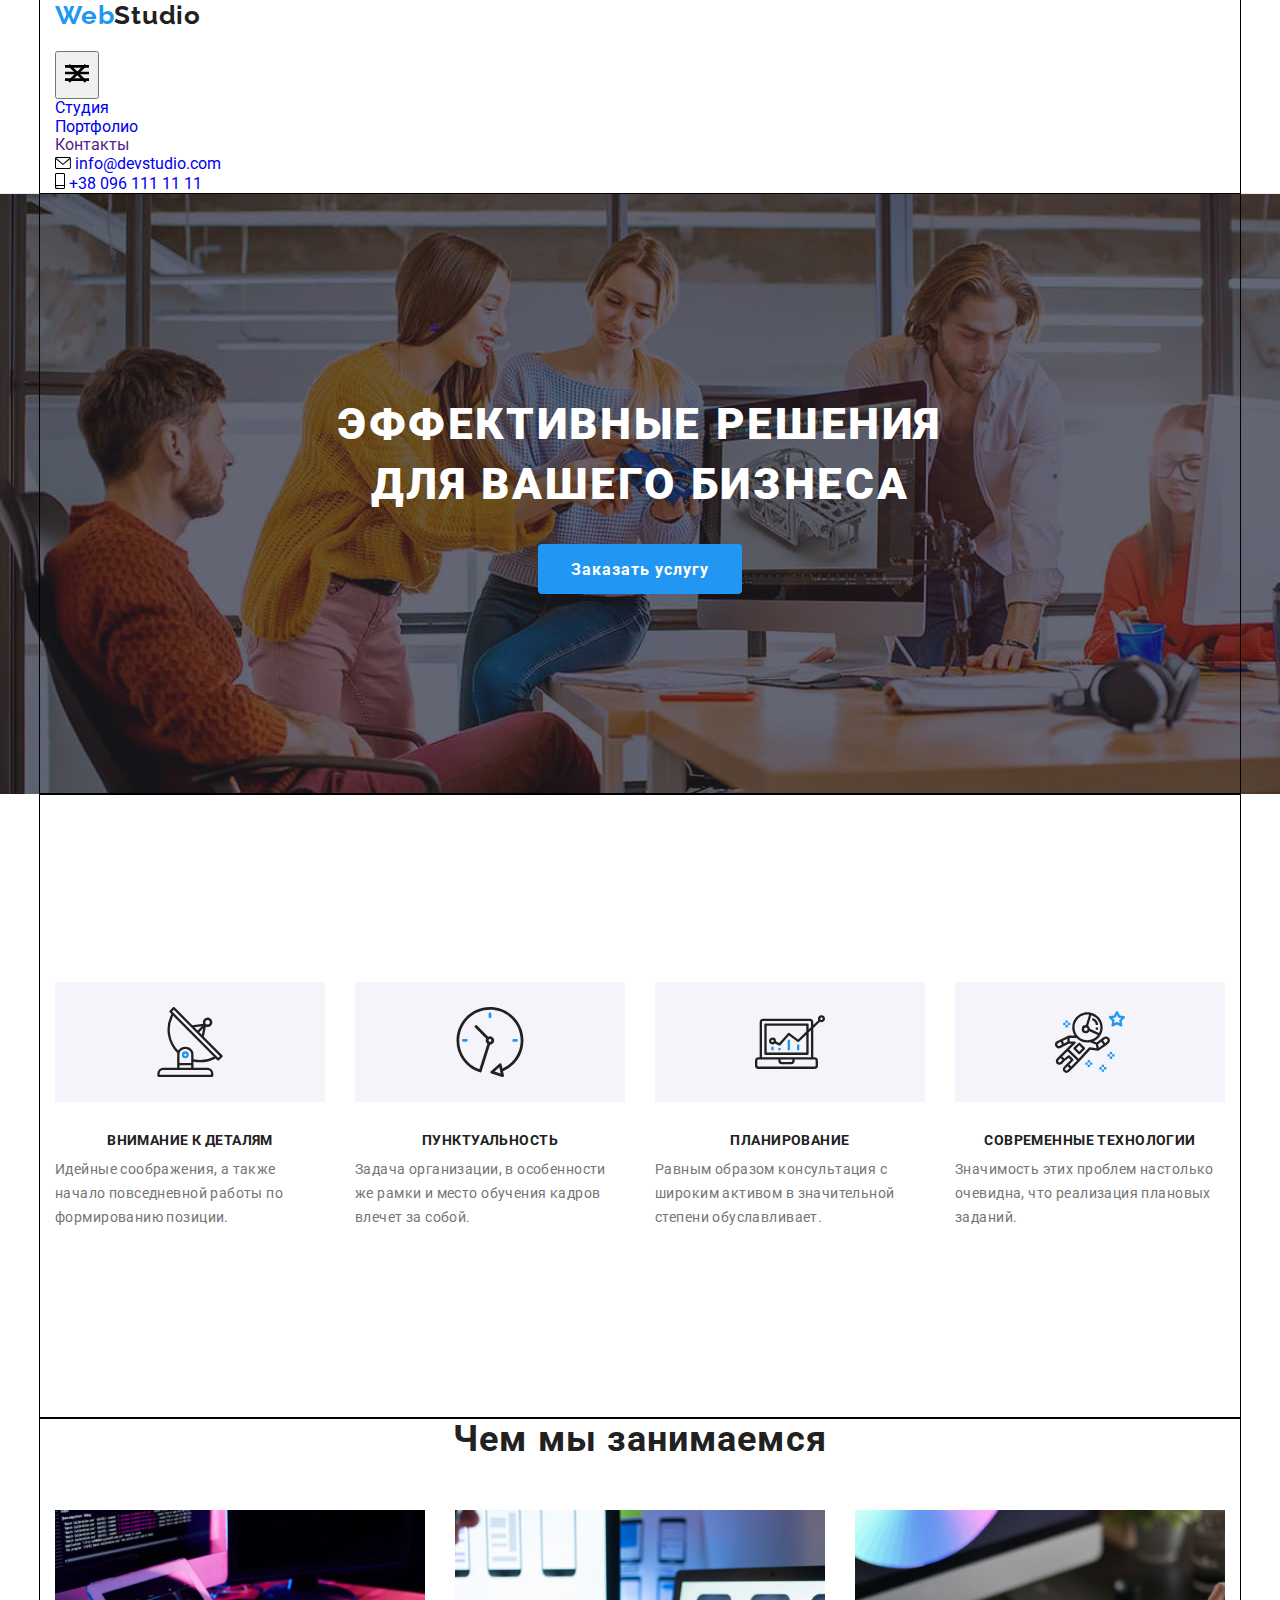
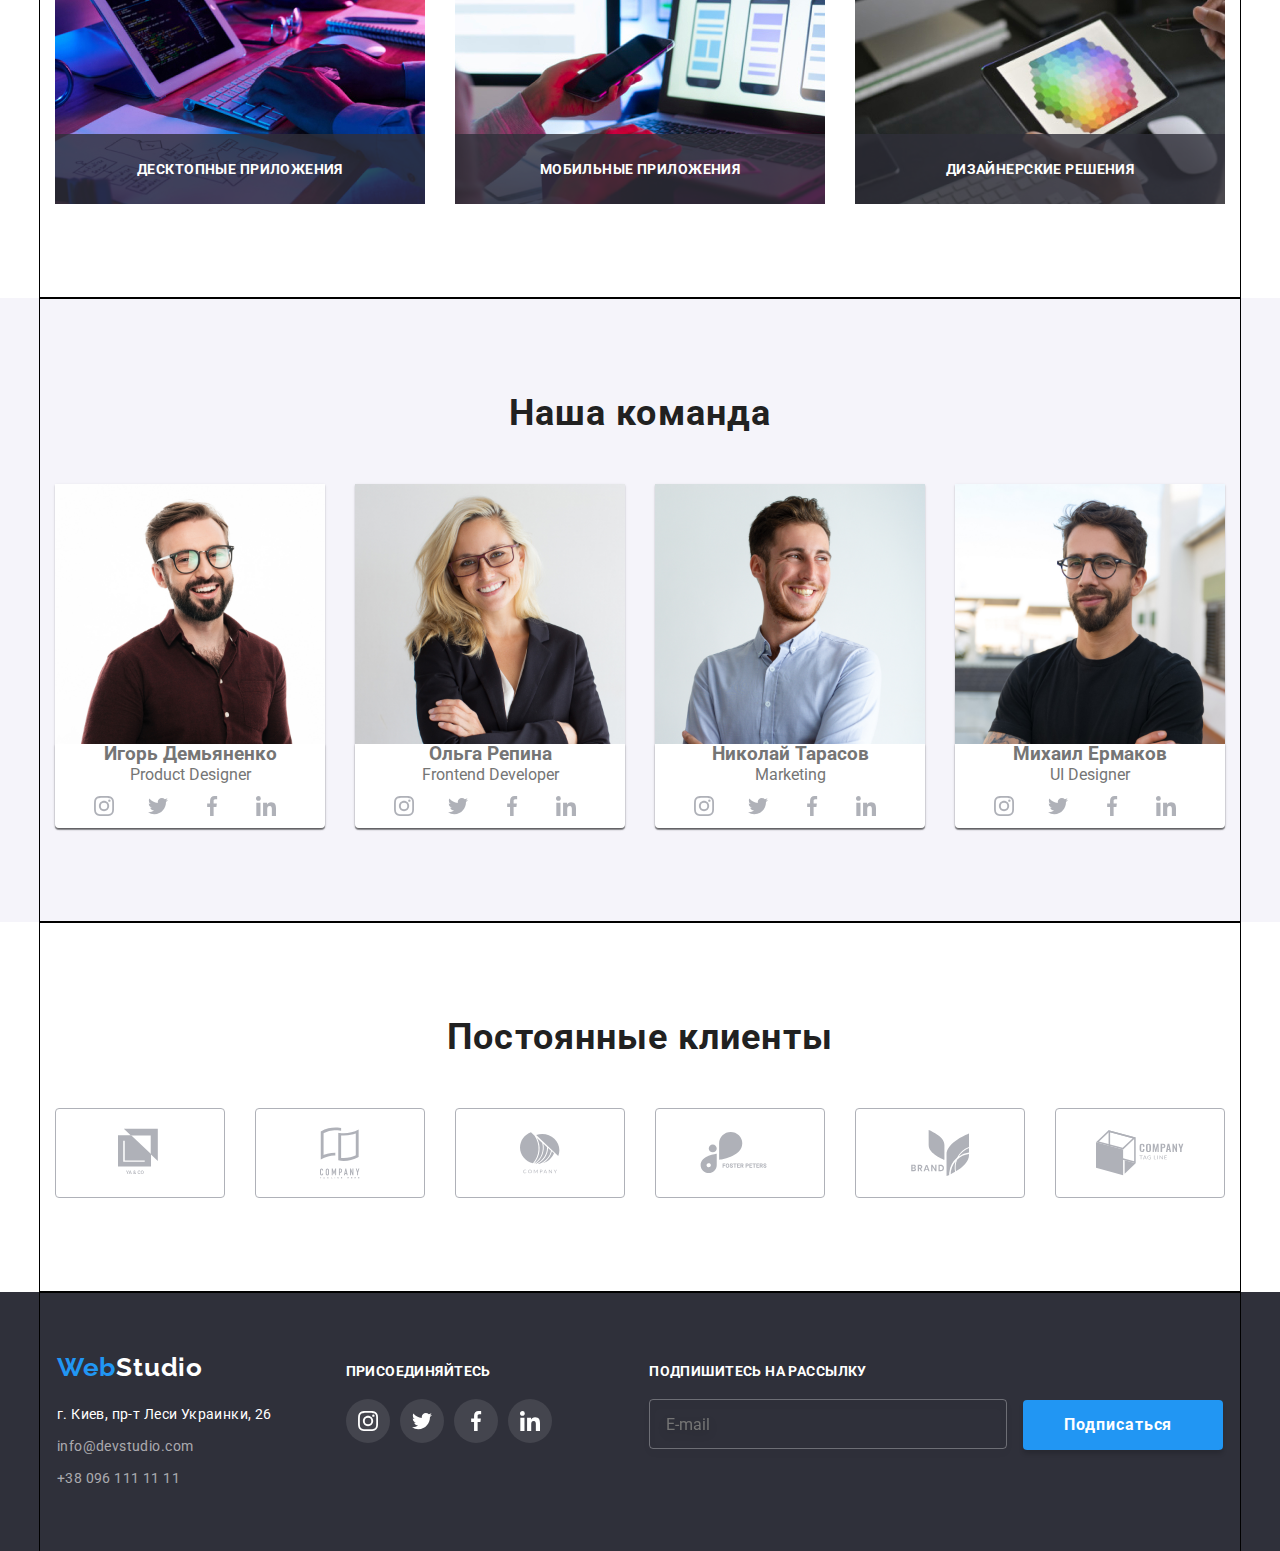
==== index.html @ 301cf2c7 "upd" ====
<!DOCTYPE html>
<html lang="ru">
  <head>
    <meta charset="UTF-8" />
    <meta name="viewport" content="width=device-width, initial-scale=1.0" />
    <title>Студия</title>
    <link
      rel="stylesheet"
      href="https://cdnjs.cloudflare.com/ajax/libs/modern-normalize/1.0.0/modern-normalize.css"
    />
    <link
      href="https://fonts.googleapis.com/css2?family=Raleway:wght@700&family=Roboto:wght@400;500;700;900&display=swap"
      rel="stylesheet"
    />
    <link rel="stylesheet" href="./css/main.min.css" />
  </head>

  <body>
    <!-- HEADER -->
    <header class="header">
      <div class="container">
        <nav class="navigation">
          <a
            class="logo link"
            href="./index.html"
            aria-label="логотип вэб студиа"
            lang="en"
          >
            <span class="logo-first">Web</span
            ><span class="logo-second">Studio</span>
          </a>
          
          <button 
          type="button" 
          class="menu-button" 
          aria-expanded="false" 
          aria-controls="menu-container" 
          data-menu-button>

            <svg width="40px" height="40px" aria-label="Мобильное меню">
              <use class="icon-close" href="./images/sprite.svg#close"></use>
              <use class="icon-menu" href="./images/sprite.svg#menu"></use>
            </svg>
          </button>
          
          <div class="menu-container" id="menu-container" data-menu>
            <ul class="navigation-list list">
              <li class="navigation-list-item">
                <a class="navigation-list-item-link link current-page" href="./index.html">Студия <div class="current-page"></div>
                  </a>
              </li>
              <li class="navigation-list-item">
                <a class="navigation-list-item-link link" href="./portfolio.html">Портфолио</a>
              </li>
              <li class="navigation-list-item">
                <a class="navigation-list-item-link link" href="">Контакты</a>
              </li>
            </ul>

            <address class="address">
              <ul class="address-list list">
                <li class="address-list-item">
                  <a class="header-mail-link link" href="mailto:info@devstudio.com">
                    <svg width="16px" height="12px" class="address-logo">
                      <use href="./images/sprite.svg#email"></use>
                    </svg>
                    info@devstudio.com
                  </a>
                </li>
                <li class="address-list-item">
                  <a class="header-tel-link link" href="tel:380961111111">
                    <svg width="10px" height="16px" class="address-logo">
                      <use href="./images/sprite.svg#smartphone"></use>
                    </svg>
                    +38 096 111 11 11
                  </a>
                </li>
              </ul>
            </address>
          </div>
        </nav>
      </div>
    </header>

    <!-- MAIN -->
    <main>
      <!-- HERO -->
      <section class="hero">
        <div class="container">
          <h1 class="hero-title">
            Эффективные решения <br />
            для вашего бизнеса
          </h1>
          <button class="hero-btn" type="button" data-modal-open>Заказать услугу</button>
        </div>
      </section>

      <!--FEATURES-->
    <section class="features">
        <div class="container">
          <h2 class="visually-hidden">Особенности</h2>
          <ul class="features-list list">
            <li class="features-list-item detail">
              <h3 class="features-title">Внимание к деталям</h3>
              <p class="features-description">
                Идейные соображения, а также начало повседневной работы по
                формированию позиции.
              </p>
            </li>
            <li class="features-list-item time">
              <h3 class="features-title">Пунктуальность</h3>
              <p class="features-description">
                Задача организации, в особенности же рамки и место обучения
                кадров влечет за собой.
              </p>
            </li>
            <li class="features-list-item plan">
              <h3 class="features-title">Планирование</h3>
              <p class="features-description">
                Равным образом консультация с широким активом в значительной
                степени обуславливает.
              </p>
            </li>
            <li class="features-list-item tech">
              <h3 class="features-title">Современные технологии</h3>
              <p class="features-description">
                Значимость этих проблем настолько очевидна, что реализация
                плановых заданий.
              </p>
            </li>
          </ul>
        </div>
      </section>

      <!-- ABOUT US -->
      <section class="about">
        <div class="container">
          <h2 class="title">Чем мы занимаемся</h2>
          <ul class="about-list list">
            <li class="about-list-item">
              <div class="about-thumb">
                <img
                  class="about-img"
                  src="./images/about-us/about-us-img1.jpg"
                  alt="Компьютер"
                  width="370"
                  height="294"
                />
                <p class="about-text">Десктопные приложения</p>
              </div>
            </li>
            <li class="about-list-item">
              <div class="about-thumb">
                <img
                  class="about-img"
                  src="./images/about-us/about-us-img2.jpg"
                  alt="Телефон"
                  width="370"
                  height="294"
                />
              <p class="about-text">Мобильные приложения</p>
              </div>
            </li>
            <li class="about-list-item">
              <div class="about-thumb">
                <img
                  class="about-img"
                  src="./images/about-us/about-us-img3.jpg"
                  alt="Планшет"
                  width="370"
                  height="294"
                />
              <p class="about-text">Дизайнерские решения</p>
              </div>
            </li>
          </ul>
        </div>
      </section>

      <!-- TEAM -->
      <section class="team">
        <div class="container">
          <h2 class="title">Наша команда</h2>
          <ul class="team-list list">
            <li class="team-list-item">
              <img
                class="team-list-img"
                src="./images/team/ihor-d.jpg"
                alt="Фото Игоря"
                width="270"
                height="260"
              />
              <div class="team-list-content">
                <h3 class="team-list-name">Игорь Демьяненко</h3>
                <p class="team-list-position" lang="en">Product Designer</p>
                <ul class="team-social-list list">
                  <li class="team-social-list-item">
                    <a class="team-social-list-item-link link" href="">
                      <svg width="20px" height="20px" class="social-link">
                        <use href="./images/sprite.svg#instagram"></use>
                      </svg>
                    </a>
                  </li>
                  <li class="team-social-list-item">
                    <a class="team-social-list-item-link link" href="">
                      <svg width="20px" height="20px" class="social-link">
                        <use href="./images/sprite.svg#twitter"></use>
                      </svg>
                    </a>
                  </li>
                  <li class="team-social-list-item">
                    <a class="team-social-list-item-link link" href="">
                      <svg width="20px" height="20px" class="social-link">
                        <use href="./images/sprite.svg#facebook"></use>
                      </svg>
                    </a>
                  </li>
                  <li class="team-social-list-item">
                    <a class="team-social-list-item-link link" href="">
                      <svg width="20px" height="20px" class="social-link">
                        <use href="./images/sprite.svg#linkedin"></use>
                      </svg>
                    </a>
                  </li>
                </ul>
              </div>
            </li>
            <li class="team-list-item">
              <img
                class="team-list-img"
                src="./images/team/olha-r.jpg"
                alt="Фото Ольги"
                width="270"
                height="260"
              />
              <div class="team-list-content">
                <h3 class="team-list-name">Ольга Репина</h3>
                <p class="team-list-position" lang="en">Frontend Developer</p>
                <ul class="team-social-list list">
                  <li class="team-social-list-item">
                    <a class="team-social-list-item-link link" href="">
                      <svg width="20px" height="20px" class="social-link">
                        <use href="./images/sprite.svg#instagram"></use>
                      </svg>
                    </a>
                  </li>
                  <li class="team-social-list-item">
                    <a class="team-social-list-item-link link" href="">
                      <svg width="20px" height="20px" class="social-link">
                        <use href="./images/sprite.svg#twitter"></use>
                      </svg>
                    </a>
                  </li>
                  <li class="team-social-list-item">
                    <a class="team-social-list-item-link link" href="">
                      <svg width="20px" height="20px" class="social-link">
                        <use href="./images/sprite.svg#facebook"></use>
                      </svg>
                    </a>
                  </li>
                  <li class="team-social-list-item">
                    <a class="team-social-list-item-link link" href="">
                      <svg width="20px" height="20px" class="social-link">
                        <use href="./images/sprite.svg#linkedin"></use>
                      </svg>
                    </a>
                  </li>
                </ul>
              </div>
            </li>
            <li class="team-list-item">
              <img
                class="team-list-img"
                src="./images/team/nikolay-t.jpg"
                alt="Фото Николая"
                width="270"
                height="260"
              />
              <div class="team-list-content">
                <h3 class="team-list-name">Николай Тарасов</h3>
                <p class="team-list-position" lang="en">Marketing</p>
                <ul class="team-social-list list">
                  <li class="team-social-list-item">
                    <a class="team-social-list-item-link link" href="">
                      <svg width="20px" height="20px" class="social-link">
                        <use href="./images/sprite.svg#instagram"></use>
                      </svg>
                    </a>
                  </li>
                  <li class="team-social-list-item">
                    <a class="team-social-list-item-link link" href="">
                      <svg width="20px" height="20px" class="social-link">
                        <use href="./images/sprite.svg#twitter"></use>
                      </svg>
                    </a>
                  </li>
                  <li class="team-social-list-item">
                    <a class="team-social-list-item-link link" href="">
                      <svg width="20px" height="20px" class="social-link">
                        <use href="./images/sprite.svg#facebook"></use>
                      </svg>
                    </a>
                  </li>
                  <li class="team-social-list-item">
                    <a class="team-social-list-item-link link" href="">
                      <svg width="20px" height="20px" class="social-link">
                        <use href="./images/sprite.svg#linkedin"></use>
                      </svg>
                    </a>
                  </li>
                </ul>
              </div>
            </li>
            <li class="team-list-item">
              <img
                class="team-list-img"
                src="./images/team/michail-e.jpg"
                alt="Фото Михаила"
                width="270"
                height="260"
              />
              <div class="team-list-content">
                <h3 class="team-list-name">Михаил Ермаков</h3>
                <p class="team-list-position" lang="en">UI Designer</p>
                <ul class="team-social-list list">
                  <li class="team-social-list-item">
                    <a class="team-social-list-item-link link" href="">
                      <svg width="20px" height="20px" class="social-link">
                        <use href="./images/sprite.svg#instagram"></use>
                      </svg>
                    </a>
                  </li>
                  <li class="team-social-list-item">
                    <a class="team-social-list-item-link link" href="">
                      <svg width="20px" height="20px" class="social-link">
                        <use href="./images/sprite.svg#twitter"></use>
                      </svg>
                    </a>
                  </li>
                  <li class="team-social-list-item">
                    <a class="team-social-list-item-link link" href="">
                      <svg width="20px" height="20px" class="social-link">
                        <use href="./images/sprite.svg#facebook"></use>
                      </svg>
                    </a>
                  </li>
                  <li class="team-social-list-item">
                    <a class="team-social-list-item-link link" href="">
                      <svg width="20px" height="20px" class="social-link">
                        <use href="./images/sprite.svg#linkedin"></use>
                      </svg>
                    </a>
                  </li>
                </ul>
              </div>
            </li>
          </ul>
        </div>
      </section>

      <!---CLIENT-->
      <section class="client">
        <div class="container">
          <h2 class="title">Постоянные клиенты</h2>
          <ul class="client-list list">
            <li class="client-list-item">
              <a class="client-list-item-link link" href="">
                <svg width="44px" height="50px" class="client-logo">
                  <use href="./images/sprite.svg#logo1"></use>
                </svg>
              </a>
            </li>
            <li class="client-list-item">
              <a class="client-list-item-link link" href="">
                <svg width="40px" height="52px" class="client-logo">
                  <use href="./images/sprite.svg#logo2"></use>
                </svg>
              </a>
            </li>
            <li class="client-list-item">
              <a class="client-list-item-link link" href="">
                <svg width="40px" height="42px" class="client-logo">
                  <use href="./images/sprite.svg#logo3"></use>
                </svg>
              </a>
            </li>
            <li class="client-list-item">
              <a class="client-list-item-link link" href="">
                <svg width="80px" height="42px" class="client-logo">
                  <use href="./images/sprite.svg#logo4"></use>
                </svg>
              </a>
            </li>
            <li class="client-list-item">
              <a class="client-list-item-link link" href="">
                <svg width="60px" height="46px" class="client-logo">
                  <use href="./images/sprite.svg#logo5"></use>
                </svg>
              </a>
            </li>
            <li class="client-list-item">
              <a class="client-list-item-link link" href="">
                <svg width="88px" height="46px" class="client-logo">
                  <use href="./images/sprite.svg#logo6"></use>
                </svg>
              </a>
            </li>
          </ul>
        </div>
      </section>
    </main>

    <!-- FOOTER -->
    <footer class="footer">
      <div class="container">
        <div class="footer__container">
          <div class="footer-address">
            <a
              class="logo link"
              href="./index.html"
              aria-label="логотип вэб студиа"
              lang="en"
            >
              <span class="logo-first">Web</span
              ><span class="logo-foot-second">Studio</span>
            </a>
            <address class="address">
              <ul class="address-list-footer list">
                <li class="adress-list-item">
                  <a
                    class="address-list-link link"
                    target="_blank"
                    href="https://goo.gl/maps/9VeZTKKHiptrLCxo6"
                    >г. Киев, пр-т Леси Украинки, 26</a
                  >
                </li>
                <li class="adress-list-item">
                  <a
                    class="footer-mail-link link"
                    href="mailto:info@devstudio.com"
                    >info@devstudio.com</a
                  >
                </li>
                <li class="adress-list-item">
                  <a class="footer-tel-link link" href="tel:380961111111"
                    >+38 096 111 11 11</a
                  >
                </li>
              </ul>
            </address>
          </div>
          <div class="footer-social">
            <p class="footer-text-item">Присоединяйтесь</p>
            <ul class="footer-social-list list">
              <li class="footer-social-list-item">
                <a class="footer-social-list-item-link link" href="">
                  <svg width="20px" height="20px" class="social-link">
                    <use href="./images/sprite.svg#instagram"></use>
                  </svg>
                </a>
              </li>
              <li class="footer-social-list-item">
                <a class="footer-social-list-item-link link" href="">
                  <svg width="20px" height="20px" class="social-link">
                    <use href="./images/sprite.svg#twitter"></use>
                  </svg>
                </a>
              </li>
              <li class="footer-social-list-item">
                <a class="footer-social-list-item-link link" href="">
                  <svg width="20px" height="20px" class="social-link">
                    <use href="./images/sprite.svg#facebook"></use>
                  </svg>
                </a>
              </li>
              <li class="footer-social-list-item">
                <a class="footer-social-list-item-link link" href="">
                  <svg width="20px" height="20px" class="social-link">
                    <use href="./images/sprite.svg#linkedin"></use>
                  </svg>
                </a>
              </li>
            </ul>
          </div>
          
          <div class="footer-subscribe">
            <form action="#" class="footer-form">
              <label for="footer-form__input" class="footer-text-item">Подпишитесь на рассылку</label>
              <input type="email" name="email" class="footer-form__input" id="footer-form__input" placeholder="E-mail" required>
              <button type="submit" class="footer-form__submit send">Подписаться</button>
            </form>
          </div>
        </div>
      </div>
    </footer>

    <!-- MODAL -->
    <!--<div class="backdrop is-hidden" data-modal>
      <div class="modal">
        <button type="button" class="close-btn" data-modal-close> <svg class="cls-btn" width="18px" height="18px">
          <use href="./images/sprite.svg#close-btn"></use>
        </svg>
        </button>
          <h2 class="contact-form__title">Оставьте свои данные, мы вам перезвоним</h2>
          <form action="#" method="GET" class="contact-form">
            <label class="contact-form-field">
              Имя
              <span class="contact-form-field-wrapper">
                <input type="text" name="name" class="contact-form__input" id="user-name">
                <svg width="18px" height="18px" class="contact-form-icon">
                  <use href="./images/sprite.svg#user-icon"></use>
                </svg>
              </span>
            </label>
            <label class="contact-form-field">
              Телефон
              <span class="contact-form-field-wrapper">
                <input type="tel" name="phone" class="contact-form__input" id="user-phone">
                <svg width="18px" height="18px" class="contact-form-icon">
                  <use href="./images/sprite.svg#phone-icon"></use>
                </svg>
              </span>
            </label>
            <label class="contact-form-field">
              Почта
              <span class="contact-form-field-wrapper">
                <input type="email" name="email" class="contact-form__input" id="user-email">
                <svg width="18px" height="18px" class="contact-form-icon">
                  <use href="./images/sprite.svg#email-icon"></use>
                </svg>
              </span>
            </label>
            <label for="user-message" class="contact-form-field">Комментарий</label>
            <textarea name="user-message" id="user-message" class="contact-form__message" 
            placeholder="Введите текст"></textarea>
            <input type="checkbox" class="contact-form-accept visually-hidden" value="accept" id="user-accept">
            <label for="user-accept" class="contact-form-accept-lable">Соглашаюсь с рассылкой и принимаю &nbsp; <a href="#" class="accept-link">Условия договора</a></label>
            <button type="submit" class="contact-form__submit" value="submit">Отправить</button>
          </form>
      </div>
    </div> -->
    <script src="./js/modal.js"></script>
    <script src="./js/menu.js"></script>
  </body>
</html>
---- css/main.min.css ----
.visually-hidden{position:absolute !important;clip:rect(1px 1px 1px 1px);clip:rect(1px, 1px, 1px, 1px);padding:0 !important;border:0 !important;height:1px !important;width:1px !important;overflow:hidden}*,*::before,*::after{margin:0;padding:0}.list{list-style:none;color:inherit}.link{text-decoration:none}.address{font-style:normal}body{font-family:"Roboto",sans-serif;color:#757575;font-style:normal;max-width:1600px;margin:auto}img{display:block}.container{outline:1px solid black;padding:0 15px}@media screen and (max-width: 479px){.hero .container{text-align:center;padding:118px 0}.team .container{padding-top:60px;padding-bottom:60px}}@media screen and (min-width: 480px){.container{width:480px;margin:0 auto}.hero .container{text-align:center;height:400px;padding:118px 0}.team .container,.client .container,.footer .container{padding-top:60px;padding-bottom:60px}}@media screen and (min-width: 768px){.container{width:768px}.hero .container{padding:118px 0}}@media screen and (min-width: 1200px){.container{width:1200px}.hero .container{height:600px;padding:200px 0}.features .container,.team .container,.client .container{padding-top:94px;padding-bottom:94px}.about .container{padding-bottom:94px}}.logo{font-family:"Raleway",sans-serif;font-weight:700;font-size:26px;line-height:1.192;letter-spacing:0.03em}.logo-first{color:#2196f3}.logo-second{color:#212121}.title{font-family:Roboto;font-style:normal;font-weight:700;font-size:36px;line-height:1.167;text-align:center;letter-spacing:0.03em;color:#212121;margin-bottom:50px}.backdrop{position:fixed;width:100%;height:100%;left:0px;top:0px;background:rgba(0,0,0,0.2);transition:all 500ms linear}.backdrop.is-hidden{opacity:0;visibility:hidden;pointer-events:none;transition:all 500ms linear 500ms}.modal{padding:40px;position:absolute;top:50%;left:50%;transform:translate(-50%, -50%) scale(1);width:528px;height:581px;background-color:#fff;box-shadow:0px 1px 3px rgba(0,0,0,0.12),0px 1px 1px rgba(0,0,0,0.14),0px 2px 1px rgba(0,0,0,0.2);border-radius:4px;transition:all 500ms linear 500ms}.backdrop.is-hidden .modal{transform:translate(-50%, -50%) scale(0);transition:all 500ms linear 0ms}.close-btn{display:flex;align-items:center;justify-content:center;position:absolute;top:8px;right:8px;width:30px;height:30px;background-color:#fff;border:1px solid rgba(0,0,0,0.1);border-radius:50%;cursor:pointer;transition:fill 250ms cubic-bezier(0.4, 0, 0.2, 1)}.close-btn:focus,.close-btn:hover{fill:#2196f3}.contact-form{display:flex;flex-direction:column;width:448px;min-height:342px;margin:0 auto}.contact-form__title{margin-bottom:12px;font-weight:700;font-size:20px;line-height:23px;letter-spacing:0.03em;color:#212121}.contact-form-field{font-weight:400;font-size:12px;line-height:14px;letter-spacing:0.01em}.contact-form-field-wrapper{display:block;position:relative;margin-top:4px;margin-bottom:10px}.contact-form__input{width:100%;height:40px;padding-left:42px;border:1px solid rgba(33,33,33,0.2);border-radius:4px;transition:border 250ms cubic-bezier(0.4, 0, 0.2, 1)}.contact-form__message{padding:12px 16px;margin-bottom:20px;margin-top:4px;width:100%;height:120px;border:1px solid rgba(33,33,33,0.2);border-radius:4px;resize:none}.contact-form__input:focus,.contact-form__message:focus{outline:none;border:1px solid #2196f3}.contact-form .contact-form-accept-lable{margin-bottom:30px;display:flex;align-items:center;justify-content:center;font-weight:400;font-size:14px;line-height:24px;letter-spacing:0.03em}.contact-form-accept-lable::before{display:inline-block;content:"";width:16px;height:16px;margin-right:8px;border:2px solid black;border-radius:2px}.contact-form-accept:checked+.contact-form-accept-lable::before{background-image:url(../images/hero/accept-icon.svg);background-color:#2196f3;background-repeat:no-repeat;background-position:center;border:2px solid #2196f3}.contact-form__submit{align-self:center;height:50px;box-shadow:0px 4px 4px rgba(0,0,0,0.15);border-radius:4px;background-color:#2196f3;padding:10px 56px;cursor:pointer;border:none;font-weight:700;font-size:16px;line-height:30px;letter-spacing:0.06em;color:#fff}.contact-form-icon{position:absolute;left:12px;top:50%;transform:translateY(-50%);transition:fill 250ms cubic-bezier(0.4, 0, 0.2, 1)}.contact-form__input:focus+.contact-form-icon{fill:#2196f3}.accept-link{color:#2196f3}.hero-btn{border-radius:4px;padding:10px 32px;border:1px solid transparent;background-color:#2196f3;color:#fff;min-width:200px;height:50px;font-weight:700;font-size:16px;line-height:1.875;letter-spacing:0.06em;cursor:pointer}.header{position:relative;border-bottom:1px solid #ececec}.header-mail-link:hover .address-logo,.header-tel-link:hover .address-logo,.header-mail-link:focus .address-logo,.header-tel-link:focus .address-logo{fill:#2196f3}@media screen and (min-width: 320px) and (max-width: 767px){.navigation{display:flex;justify-content:space-between}.menu-button{display:inline-flex;margin:0;padding:0;border:none;background-color:transparent;transition:fill 250ms cubic-bezier(0.4, 0, 0.2, 1)}.menu-button:hover,.menu-button:focus{fill:#2196f3}.icon-close{display:none}.menu-button.is-open .icon-close{display:block}.menu-button.is-open .icon-close{display:none}.menu-container{display:none;background-color:#fff;box-shadow:0px 4px 8px rgba(0,0,0,0.04),0px 2px 4px rgba(0,0,0,0.08),0px 1px 3px rgba(0,0,0,0.16);position:absolute;top:100%;left:0;width:100%;padding:60px;text-align:center;font-size:20px}.menu-container.is-open{display:block}}.hero-title{color:#fff;font-weight:900;font-size:26px;line-height:1.615;letter-spacing:0.06em;text-transform:uppercase;margin-bottom:30px}@media screen and (min-width: 320px){.hero{background-image:linear-gradient(to right, rgba(47,48,58,0.4), rgba(47,48,58,0.4)),url("../images/hero/bg-mobile.jpg");background-repeat:no-repeat;background-size:cover}}@media screen and (min-device-pixel-ratio: 2) and (min-width: 320px), screen and (min-resolution: 192dpi) and (min-width: 320px), screen and (min-resolution: 2dppx) and (min-width: 320px){.hero{background-image:linear-gradient(to right, rgba(47,48,58,0.4), rgba(47,48,58,0.4)),url("../images/hero/bg-mobile@2x.jpg")}}@media screen and (min-width: 768px){.hero{background-image:linear-gradient(to right, rgba(47,48,58,0.4), rgba(47,48,58,0.4)),url("../images/hero/bg-tablet.jpg");background-repeat:no-repeat;background-size:cover}}@media screen and (min-device-pixel-ratio: 2) and (min-width: 768px), screen and (min-resolution: 192dpi) and (min-width: 768px), screen and (min-resolution: 2dppx) and (min-width: 768px){.hero{background-image:linear-gradient(to right, rgba(47,48,58,0.4), rgba(47,48,58,0.4)),url("../images/hero/bg-tablet@2x.jpg")}}@media screen and (min-width: 1200px){.hero{background-image:linear-gradient(to right, rgba(47,48,58,0.4), rgba(47,48,58,0.4)),url("../images/hero/bg-desk.jpg");background-repeat:no-repeat;background-size:cover}.hero-title{font-size:44px;line-height:1.364}}@media screen and (min-device-pixel-ratio: 2) and (min-width: 1200px), screen and (min-resolution: 192dpi) and (min-width: 1200px), screen and (min-resolution: 2dppx) and (min-width: 1200px){.hero{background-image:linear-gradient(to right, rgba(47,48,58,0.4), rgba(47,48,58,0.4)),url("../images/hero/bg-desk@2x.jpg")}}.detail::before{background-image:url(../images/features/antenna.svg)}.time::before{background-image:url(../images/features/clock.svg)}.plan::before{background-image:url(../images/features/diagram.svg)}.tech::before{background-image:url(../images/features/astronaut.svg)}@media screen and (min-width: 320px){.features-list{padding:60px 0}.features-description{font-weight:400;font-size:14px;line-height:1.714;letter-spacing:0.03em}.features-title{text-align:center;margin-bottom:10px;font-weight:700;font-size:14px;line-height:1.143;letter-spacing:0.03em;text-transform:uppercase;color:#212121}.features-list-item::before{display:block;content:"";height:120px;background-color:#f5f4fa;margin-bottom:30px;background-repeat:no-repeat;background-position:center}}@media screen and (min-width: 480px) and (max-width: 767px){.features-list-item:not(:last-child){margin-bottom:30px}}@media screen and (min-width: 768px){.features-list{display:flex;flex-wrap:wrap;justify-content:space-between}.features-list-item{max-width:354px}}@media screen and (min-width: 768px) and (max-width: 1199px){.features-list-item:not(:nth-last-child(-n+2)){margin-bottom:30px}}@media screen and (min-width: 1200px){.features-list{display:flex;justify-content:space-between;padding:94px 0}.features-list-item:not(:last-child){margin-right:30px}.features-list-item{max-width:270px}}.about{display:none}@media screen and (min-width: 1200px){.about{display:block}.about-list{display:flex;justify-content:space-between}.about-list-item:not(:last-child){margin-right:30px}.about-thumb{position:relative}.about-text{display:flex;justify-content:center;align-items:center;position:absolute;width:370px;height:70px;bottom:0;background:rgba(47,48,58,0.8);font-weight:700;font-size:14px;line-height:16px;letter-spacing:0.03em;text-transform:uppercase;color:#fff}}.team{background-color:#f5f4fa}.team-name{font-weight:500;font-size:16px;line-height:1.187;text-align:center;letter-spacing:0.03em;color:#212121}.team-position{font-weight:400;font-size:16px;line-height:1.187;text-align:center;letter-spacing:0.03em;margin-bottom:16px}.team-social-list{display:flex;align-items:center;justify-content:center}.team-social-list-item-link{display:flex;align-items:center;justify-content:center;width:44px;height:44px;border-radius:50%;margin-right:10px;transition:background-color 250ms cubic-bezier(0.4, 0, 0.2, 1)}.team-social-list-item-link:hover,.team-social-list-item-link:focus{background-color:#2196f3}.social-link{fill:#afb1b8;transition:fill 250ms cubic-bezier(0.4, 0, 0.2, 1)}.team-social-list-item-link:hover .social-link,.team-social-list-item-link:focus .social-link{fill:#f5f4fa}@media screen and (min-width: 320px){.team-list-item{display:block;box-shadow:0px 1px 3px rgba(0,0,0,0.12),0px 1px 1px rgba(0,0,0,0.14),0px 2px 1px rgba(0,0,0,0.2);border-radius:0px 0px 4px 4px}.team-list-content{text-align:center;width:100%;background-color:#fff;box-shadow:0px 1px 3px rgba(0,0,0,0.12),0px 1px 1px rgba(0,0,0,0.14),0px 2px 1px rgba(0,0,0,0.2);border-radius:0px 0px 4px 4px}}@media screen and (min-width: 320px) and (max-width: 767px){.team-list-item:not(:last-child){margin-bottom:30px}}@media screen and (min-width: 768px){.team-list{display:flex;flex-wrap:wrap;justify-content:space-between}}@media screen and (min-width: 768px) and (max-width: 1199px){.team-list-item:not(:nth-last-child(-n+2)){margin-bottom:30px}}.team-list-img{width:100%}.client-list{display:flex}.client .title{font-size:28px;line-height:1.179}.client-logo{fill:#afb1b8;transition:fill 250ms cubic-bezier(0.4, 0, 0.2, 1)}.client-list-item-link:hover .client-logo,.client-list-item-link:focus .client-logo{fill:#2196f3}@media screen and (min-width: 320px) and (max-width: 1199px){.client-list{flex-wrap:wrap}}.client-list-item-link{display:flex;align-items:center;justify-content:center;height:90px;border:1px solid #afb1b8;box-sizing:border-box;border-radius:4px;transition:background-color 250ms cubic-bezier(0.4, 0, 0.2, 1)}.client-list-item-link:hover,.client-list-item-link:focus{border:1px solid #2196f3}@media screen and (min-width: 320px) and (max-width: 767px){.client-list-item{width:calc(53.3% - 30px)}.client-list-item:not(:nth-child(2n)){margin-right:30px}.client-list-item:not(:nth-child(n+5)){margin-bottom:30px}}@media screen and (min-width: 768px) and (max-width: 1199px){.client-list-item{width:226px}.client-list-item:not(:nth-child(3n)){margin-right:30px}.client-list-item:not(:nth-child(n+4)){margin-bottom:30px}}@media screen and (min-width: 1200px){.client-list{display:flex;justify-content:center;align-items:center}.client-list-item{width:170px}.client-list-item:not(:last-child){margin-right:30px}.client .title{font-size:36px;line-height:1.167}}.footer{background-color:#2f303a}.footer-text-item{display:block;font-weight:700;font-size:14px;line-height:1.143;letter-spacing:0.03em;text-transform:uppercase;margin-bottom:20px;color:#fff}.footer .social-link{fill:#fff;transition:fill 250ms cubic-bezier(0.4, 0, 0.2, 1)}.address-list-link{font-weight:400;font-size:14px;line-height:1.714;letter-spacing:0.03em;color:#fff;transition:color 250ms cubic-bezier(0.4, 0, 0.2, 1)}.address-list-link:hover,.address-list-link:focus{color:#2196f3}.footer-mail-link,.footer-tel-link{font-weight:400;font-size:14px;line-height:1.714;letter-spacing:0.03em;color:rgba(255,255,255,0.6);transition:color 250ms cubic-bezier(0.4, 0, 0.2, 1)}.footer-mail-link:hover,.footer-mail-link:focus,.footer-tel-link:hover,.footer-tel-link:focus{color:#2196f3}.logo{display:block;margin-bottom:20px}.logo-foot-second{color:#fff}.footer-social-list{display:flex;justify-content:center}.footer-social-list-item:not(:last-child){margin-right:10px}.footer-social-list-item-link{display:flex;align-items:center;justify-content:center;width:44px;height:44px;border-radius:50%;background:rgba(255,255,255,0.1);transition:background-color 250ms cubic-bezier(0.4, 0, 0.2, 1)}.footer-social-list-item-link:hover,.footer-social-list-item-link:focus{background-color:#2196f3}.footer-form__input{padding-left:16px;width:100%;height:50px;border:1px solid rgba(255,255,255,0.3);box-sizing:border-box;filter:drop-shadow(0px 4px 4px rgba(0,0,0,0.15));border-radius:4px;background-color:inherit;color:#fff}.footer-form__submit{align-items:center;justify-content:center;width:200px;height:50px;background:#2196f3;box-shadow:0px 4px 4px rgba(0,0,0,0.15);border-radius:4px;font-weight:700;font-size:16px;line-height:1.875;letter-spacing:0.06em;border:none;color:#fff;cursor:pointer}.footer-form__submit::after{margin-left:10px;content:"";width:24px;height:24px;background-image:url(../images/footer/send-icon.svg)}.adress-list-item:not(:last-child){margin-bottom:8px}.footer-subscribe{justify-content:center;align-items:center;text-align:center}@media screen and (min-width: 320px) and (max-width: 1199px){.footer__container{text-align:center;flex-wrap:wrap}.footer-address,.footer-social{margin-bottom:60px}.footer-form__input{margin-bottom:20px}}@media screen and (min-width: 768px){.footer-subscribe{display:flex;justify-content:space-around}.footer__container{display:flex;justify-content:space-around}}@media screen and (min-width: 1200px){.footer__container{display:flex;align-items:baseline}.footer-subscribe{display:flex;align-items:center;justify-content:center}.footer-form__input{margin-right:12px;width:358px}.footer-social{margin-right:94px}.footer-address{margin-right:70px}.footer-form .footer-text-item{text-align:start}}
/*# sourceMappingURL=main.min.css.map */
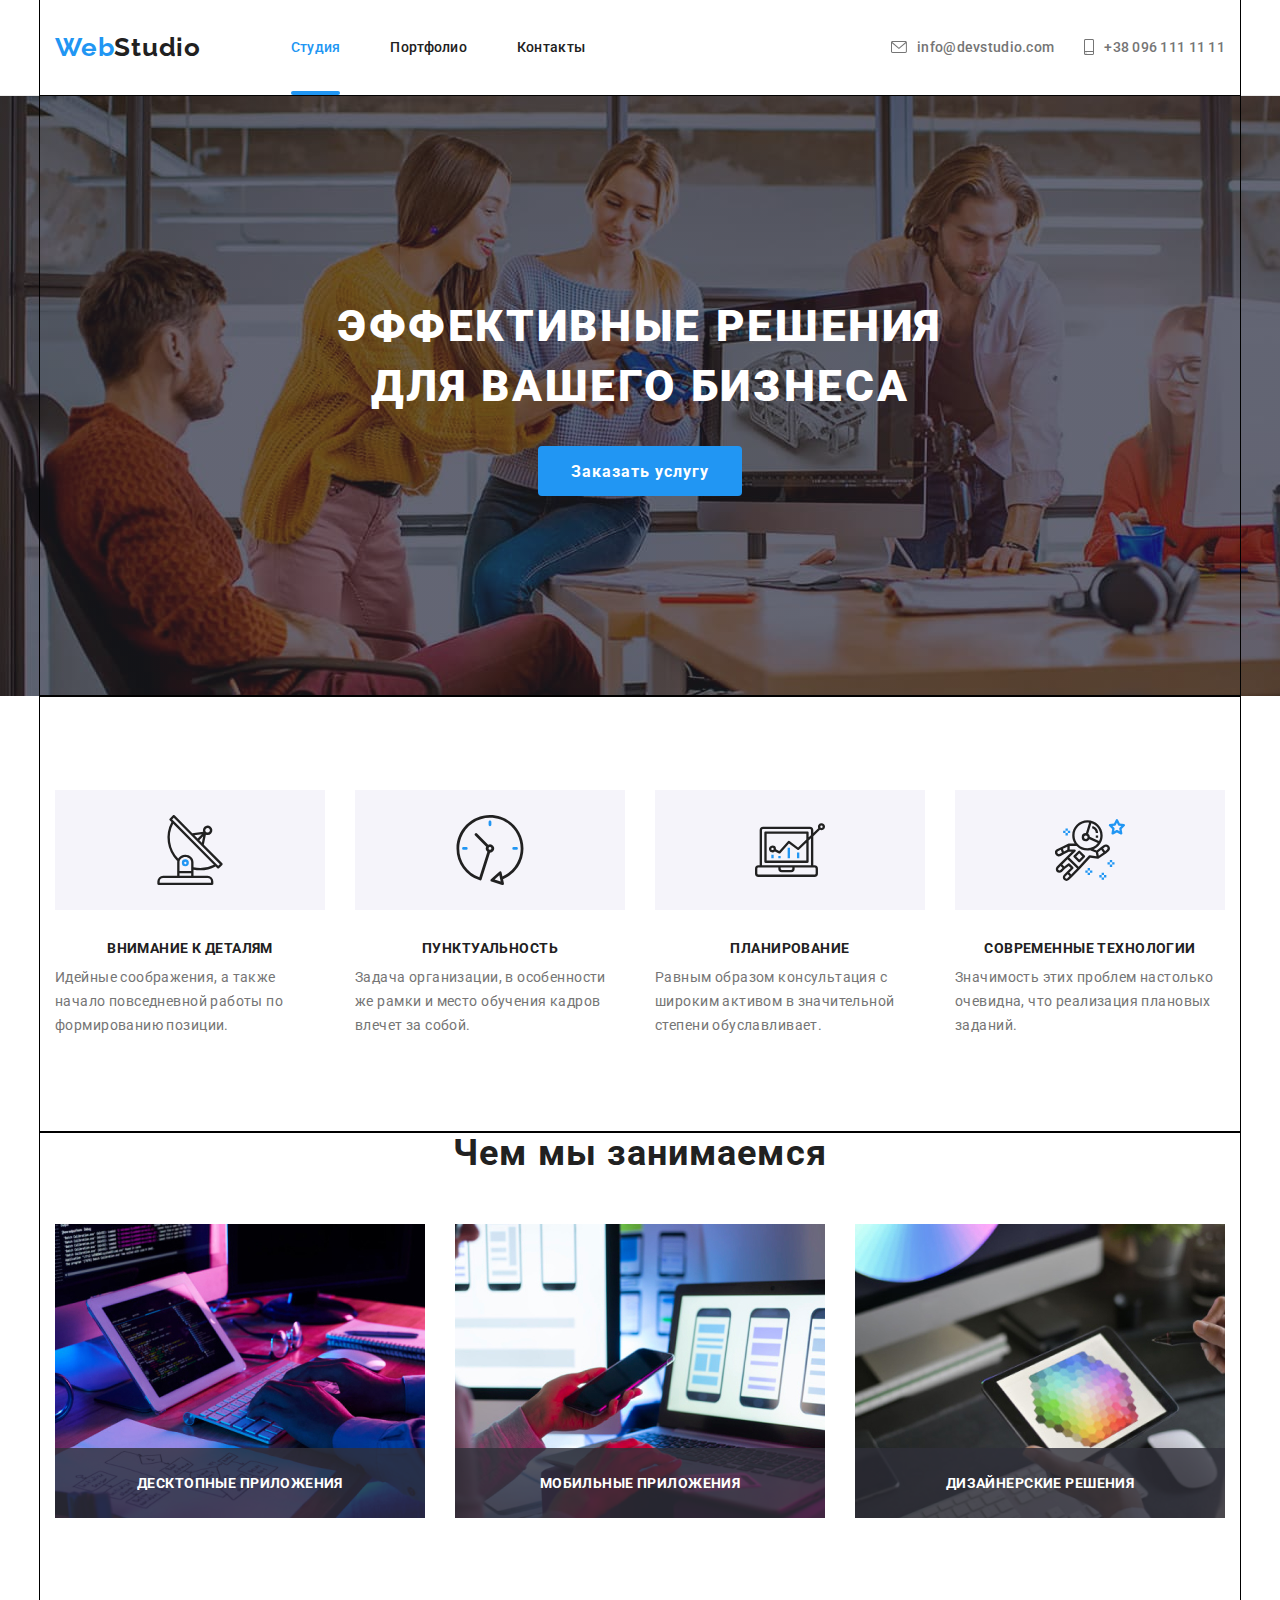
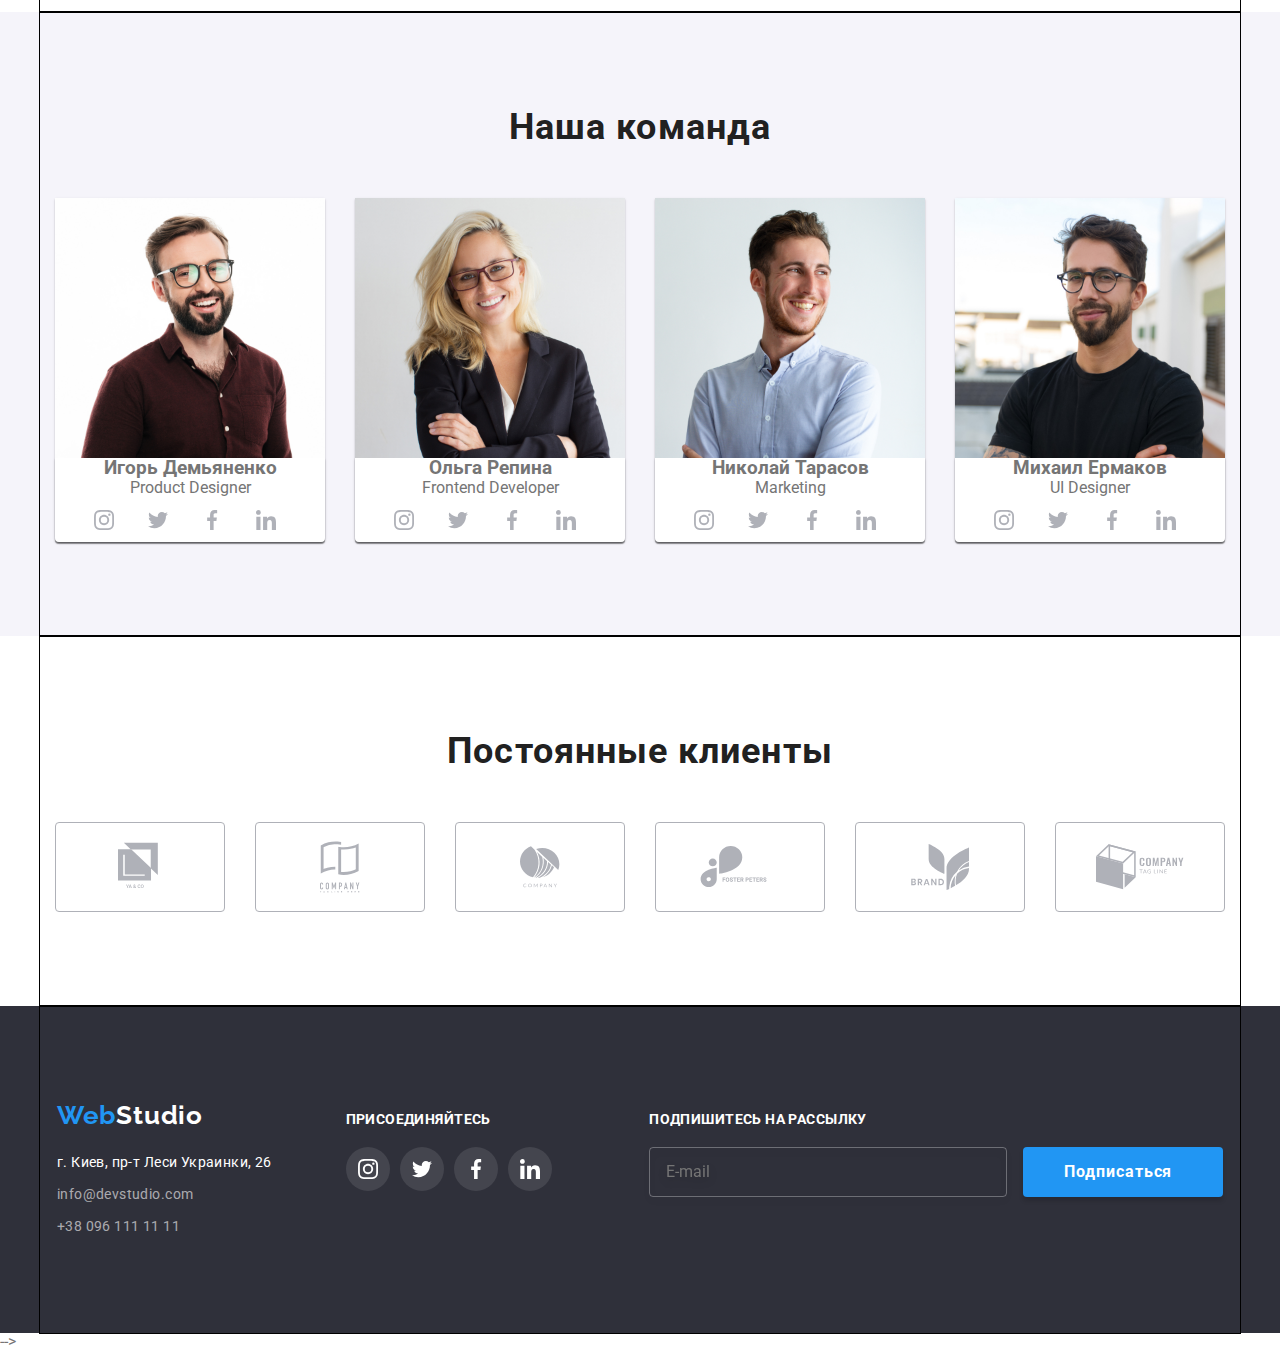
==== commit 14a15cde: "upd" ====
--- a/index.html
+++ b/index.html
@@ -495,7 +495,7 @@
     </footer>
 
     <!-- MODAL -->
-    <!--<div class="backdrop is-hidden" data-modal>
+ <div class="backdrop is-hidden" data-modal>
       <div class="modal">
         <button type="button" class="close-btn" data-modal-close> <svg class="cls-btn" width="18px" height="18px">
           <use href="./images/sprite.svg#close-btn"></use>
--- a/css/main.min.css
+++ b/css/main.min.css
@@ -1,2 +1,2 @@
-.visually-hidden{position:absolute !important;clip:rect(1px 1px 1px 1px);clip:rect(1px, 1px, 1px, 1px);padding:0 !important;border:0 !important;height:1px !important;width:1px !important;overflow:hidden}*,*::before,*::after{margin:0;padding:0}.list{list-style:none;color:inherit}.link{text-decoration:none}.address{font-style:normal}body{font-family:"Roboto",sans-serif;color:#757575;font-style:normal;max-width:1600px;margin:auto}img{display:block}.container{outline:1px solid black;padding:0 15px}@media screen and (max-width: 479px){.hero .container{text-align:center;padding:118px 0}.team .container{padding-top:60px;padding-bottom:60px}}@media screen and (min-width: 480px){.container{width:480px;margin:0 auto}.hero .container{text-align:center;height:400px;padding:118px 0}.team .container,.client .container,.footer .container{padding-top:60px;padding-bottom:60px}}@media screen and (min-width: 768px){.container{width:768px}.hero .container{padding:118px 0}}@media screen and (min-width: 1200px){.container{width:1200px}.hero .container{height:600px;padding:200px 0}.features .container,.team .container,.client .container{padding-top:94px;padding-bottom:94px}.about .container{padding-bottom:94px}}.logo{font-family:"Raleway",sans-serif;font-weight:700;font-size:26px;line-height:1.192;letter-spacing:0.03em}.logo-first{color:#2196f3}.logo-second{color:#212121}.title{font-family:Roboto;font-style:normal;font-weight:700;font-size:36px;line-height:1.167;text-align:center;letter-spacing:0.03em;color:#212121;margin-bottom:50px}.backdrop{position:fixed;width:100%;height:100%;left:0px;top:0px;background:rgba(0,0,0,0.2);transition:all 500ms linear}.backdrop.is-hidden{opacity:0;visibility:hidden;pointer-events:none;transition:all 500ms linear 500ms}.modal{padding:40px;position:absolute;top:50%;left:50%;transform:translate(-50%, -50%) scale(1);width:528px;height:581px;background-color:#fff;box-shadow:0px 1px 3px rgba(0,0,0,0.12),0px 1px 1px rgba(0,0,0,0.14),0px 2px 1px rgba(0,0,0,0.2);border-radius:4px;transition:all 500ms linear 500ms}.backdrop.is-hidden .modal{transform:translate(-50%, -50%) scale(0);transition:all 500ms linear 0ms}.close-btn{display:flex;align-items:center;justify-content:center;position:absolute;top:8px;right:8px;width:30px;height:30px;background-color:#fff;border:1px solid rgba(0,0,0,0.1);border-radius:50%;cursor:pointer;transition:fill 250ms cubic-bezier(0.4, 0, 0.2, 1)}.close-btn:focus,.close-btn:hover{fill:#2196f3}.contact-form{display:flex;flex-direction:column;width:448px;min-height:342px;margin:0 auto}.contact-form__title{margin-bottom:12px;font-weight:700;font-size:20px;line-height:23px;letter-spacing:0.03em;color:#212121}.contact-form-field{font-weight:400;font-size:12px;line-height:14px;letter-spacing:0.01em}.contact-form-field-wrapper{display:block;position:relative;margin-top:4px;margin-bottom:10px}.contact-form__input{width:100%;height:40px;padding-left:42px;border:1px solid rgba(33,33,33,0.2);border-radius:4px;transition:border 250ms cubic-bezier(0.4, 0, 0.2, 1)}.contact-form__message{padding:12px 16px;margin-bottom:20px;margin-top:4px;width:100%;height:120px;border:1px solid rgba(33,33,33,0.2);border-radius:4px;resize:none}.contact-form__input:focus,.contact-form__message:focus{outline:none;border:1px solid #2196f3}.contact-form .contact-form-accept-lable{margin-bottom:30px;display:flex;align-items:center;justify-content:center;font-weight:400;font-size:14px;line-height:24px;letter-spacing:0.03em}.contact-form-accept-lable::before{display:inline-block;content:"";width:16px;height:16px;margin-right:8px;border:2px solid black;border-radius:2px}.contact-form-accept:checked+.contact-form-accept-lable::before{background-image:url(../images/hero/accept-icon.svg);background-color:#2196f3;background-repeat:no-repeat;background-position:center;border:2px solid #2196f3}.contact-form__submit{align-self:center;height:50px;box-shadow:0px 4px 4px rgba(0,0,0,0.15);border-radius:4px;background-color:#2196f3;padding:10px 56px;cursor:pointer;border:none;font-weight:700;font-size:16px;line-height:30px;letter-spacing:0.06em;color:#fff}.contact-form-icon{position:absolute;left:12px;top:50%;transform:translateY(-50%);transition:fill 250ms cubic-bezier(0.4, 0, 0.2, 1)}.contact-form__input:focus+.contact-form-icon{fill:#2196f3}.accept-link{color:#2196f3}.hero-btn{border-radius:4px;padding:10px 32px;border:1px solid transparent;background-color:#2196f3;color:#fff;min-width:200px;height:50px;font-weight:700;font-size:16px;line-height:1.875;letter-spacing:0.06em;cursor:pointer}.header{position:relative;border-bottom:1px solid #ececec}.header-mail-link:hover .address-logo,.header-tel-link:hover .address-logo,.header-mail-link:focus .address-logo,.header-tel-link:focus .address-logo{fill:#2196f3}@media screen and (min-width: 320px) and (max-width: 767px){.navigation{display:flex;justify-content:space-between}.menu-button{display:inline-flex;margin:0;padding:0;border:none;background-color:transparent;transition:fill 250ms cubic-bezier(0.4, 0, 0.2, 1)}.menu-button:hover,.menu-button:focus{fill:#2196f3}.icon-close{display:none}.menu-button.is-open .icon-close{display:block}.menu-button.is-open .icon-close{display:none}.menu-container{display:none;background-color:#fff;box-shadow:0px 4px 8px rgba(0,0,0,0.04),0px 2px 4px rgba(0,0,0,0.08),0px 1px 3px rgba(0,0,0,0.16);position:absolute;top:100%;left:0;width:100%;padding:60px;text-align:center;font-size:20px}.menu-container.is-open{display:block}}.hero-title{color:#fff;font-weight:900;font-size:26px;line-height:1.615;letter-spacing:0.06em;text-transform:uppercase;margin-bottom:30px}@media screen and (min-width: 320px){.hero{background-image:linear-gradient(to right, rgba(47,48,58,0.4), rgba(47,48,58,0.4)),url("../images/hero/bg-mobile.jpg");background-repeat:no-repeat;background-size:cover}}@media screen and (min-device-pixel-ratio: 2) and (min-width: 320px), screen and (min-resolution: 192dpi) and (min-width: 320px), screen and (min-resolution: 2dppx) and (min-width: 320px){.hero{background-image:linear-gradient(to right, rgba(47,48,58,0.4), rgba(47,48,58,0.4)),url("../images/hero/bg-mobile@2x.jpg")}}@media screen and (min-width: 768px){.hero{background-image:linear-gradient(to right, rgba(47,48,58,0.4), rgba(47,48,58,0.4)),url("../images/hero/bg-tablet.jpg");background-repeat:no-repeat;background-size:cover}}@media screen and (min-device-pixel-ratio: 2) and (min-width: 768px), screen and (min-resolution: 192dpi) and (min-width: 768px), screen and (min-resolution: 2dppx) and (min-width: 768px){.hero{background-image:linear-gradient(to right, rgba(47,48,58,0.4), rgba(47,48,58,0.4)),url("../images/hero/bg-tablet@2x.jpg")}}@media screen and (min-width: 1200px){.hero{background-image:linear-gradient(to right, rgba(47,48,58,0.4), rgba(47,48,58,0.4)),url("../images/hero/bg-desk.jpg");background-repeat:no-repeat;background-size:cover}.hero-title{font-size:44px;line-height:1.364}}@media screen and (min-device-pixel-ratio: 2) and (min-width: 1200px), screen and (min-resolution: 192dpi) and (min-width: 1200px), screen and (min-resolution: 2dppx) and (min-width: 1200px){.hero{background-image:linear-gradient(to right, rgba(47,48,58,0.4), rgba(47,48,58,0.4)),url("../images/hero/bg-desk@2x.jpg")}}.detail::before{background-image:url(../images/features/antenna.svg)}.time::before{background-image:url(../images/features/clock.svg)}.plan::before{background-image:url(../images/features/diagram.svg)}.tech::before{background-image:url(../images/features/astronaut.svg)}@media screen and (min-width: 320px){.features-list{padding:60px 0}.features-description{font-weight:400;font-size:14px;line-height:1.714;letter-spacing:0.03em}.features-title{text-align:center;margin-bottom:10px;font-weight:700;font-size:14px;line-height:1.143;letter-spacing:0.03em;text-transform:uppercase;color:#212121}.features-list-item::before{display:block;content:"";height:120px;background-color:#f5f4fa;margin-bottom:30px;background-repeat:no-repeat;background-position:center}}@media screen and (min-width: 480px) and (max-width: 767px){.features-list-item:not(:last-child){margin-bottom:30px}}@media screen and (min-width: 768px){.features-list{display:flex;flex-wrap:wrap;justify-content:space-between}.features-list-item{max-width:354px}}@media screen and (min-width: 768px) and (max-width: 1199px){.features-list-item:not(:nth-last-child(-n+2)){margin-bottom:30px}}@media screen and (min-width: 1200px){.features-list{display:flex;justify-content:space-between;padding:94px 0}.features-list-item:not(:last-child){margin-right:30px}.features-list-item{max-width:270px}}.about{display:none}@media screen and (min-width: 1200px){.about{display:block}.about-list{display:flex;justify-content:space-between}.about-list-item:not(:last-child){margin-right:30px}.about-thumb{position:relative}.about-text{display:flex;justify-content:center;align-items:center;position:absolute;width:370px;height:70px;bottom:0;background:rgba(47,48,58,0.8);font-weight:700;font-size:14px;line-height:16px;letter-spacing:0.03em;text-transform:uppercase;color:#fff}}.team{background-color:#f5f4fa}.team-name{font-weight:500;font-size:16px;line-height:1.187;text-align:center;letter-spacing:0.03em;color:#212121}.team-position{font-weight:400;font-size:16px;line-height:1.187;text-align:center;letter-spacing:0.03em;margin-bottom:16px}.team-social-list{display:flex;align-items:center;justify-content:center}.team-social-list-item-link{display:flex;align-items:center;justify-content:center;width:44px;height:44px;border-radius:50%;margin-right:10px;transition:background-color 250ms cubic-bezier(0.4, 0, 0.2, 1)}.team-social-list-item-link:hover,.team-social-list-item-link:focus{background-color:#2196f3}.social-link{fill:#afb1b8;transition:fill 250ms cubic-bezier(0.4, 0, 0.2, 1)}.team-social-list-item-link:hover .social-link,.team-social-list-item-link:focus .social-link{fill:#f5f4fa}@media screen and (min-width: 320px){.team-list-item{display:block;box-shadow:0px 1px 3px rgba(0,0,0,0.12),0px 1px 1px rgba(0,0,0,0.14),0px 2px 1px rgba(0,0,0,0.2);border-radius:0px 0px 4px 4px}.team-list-content{text-align:center;width:100%;background-color:#fff;box-shadow:0px 1px 3px rgba(0,0,0,0.12),0px 1px 1px rgba(0,0,0,0.14),0px 2px 1px rgba(0,0,0,0.2);border-radius:0px 0px 4px 4px}}@media screen and (min-width: 320px) and (max-width: 767px){.team-list-item:not(:last-child){margin-bottom:30px}}@media screen and (min-width: 768px){.team-list{display:flex;flex-wrap:wrap;justify-content:space-between}}@media screen and (min-width: 768px) and (max-width: 1199px){.team-list-item:not(:nth-last-child(-n+2)){margin-bottom:30px}}.team-list-img{width:100%}.client-list{display:flex}.client .title{font-size:28px;line-height:1.179}.client-logo{fill:#afb1b8;transition:fill 250ms cubic-bezier(0.4, 0, 0.2, 1)}.client-list-item-link:hover .client-logo,.client-list-item-link:focus .client-logo{fill:#2196f3}@media screen and (min-width: 320px) and (max-width: 1199px){.client-list{flex-wrap:wrap}}.client-list-item-link{display:flex;align-items:center;justify-content:center;height:90px;border:1px solid #afb1b8;box-sizing:border-box;border-radius:4px;transition:background-color 250ms cubic-bezier(0.4, 0, 0.2, 1)}.client-list-item-link:hover,.client-list-item-link:focus{border:1px solid #2196f3}@media screen and (min-width: 320px) and (max-width: 767px){.client-list-item{width:calc(53.3% - 30px)}.client-list-item:not(:nth-child(2n)){margin-right:30px}.client-list-item:not(:nth-child(n+5)){margin-bottom:30px}}@media screen and (min-width: 768px) and (max-width: 1199px){.client-list-item{width:226px}.client-list-item:not(:nth-child(3n)){margin-right:30px}.client-list-item:not(:nth-child(n+4)){margin-bottom:30px}}@media screen and (min-width: 1200px){.client-list{display:flex;justify-content:center;align-items:center}.client-list-item{width:170px}.client-list-item:not(:last-child){margin-right:30px}.client .title{font-size:36px;line-height:1.167}}.footer{background-color:#2f303a}.footer-text-item{display:block;font-weight:700;font-size:14px;line-height:1.143;letter-spacing:0.03em;text-transform:uppercase;margin-bottom:20px;color:#fff}.footer .social-link{fill:#fff;transition:fill 250ms cubic-bezier(0.4, 0, 0.2, 1)}.address-list-link{font-weight:400;font-size:14px;line-height:1.714;letter-spacing:0.03em;color:#fff;transition:color 250ms cubic-bezier(0.4, 0, 0.2, 1)}.address-list-link:hover,.address-list-link:focus{color:#2196f3}.footer-mail-link,.footer-tel-link{font-weight:400;font-size:14px;line-height:1.714;letter-spacing:0.03em;color:rgba(255,255,255,0.6);transition:color 250ms cubic-bezier(0.4, 0, 0.2, 1)}.footer-mail-link:hover,.footer-mail-link:focus,.footer-tel-link:hover,.footer-tel-link:focus{color:#2196f3}.logo{display:block;margin-bottom:20px}.logo-foot-second{color:#fff}.footer-social-list{display:flex;justify-content:center}.footer-social-list-item:not(:last-child){margin-right:10px}.footer-social-list-item-link{display:flex;align-items:center;justify-content:center;width:44px;height:44px;border-radius:50%;background:rgba(255,255,255,0.1);transition:background-color 250ms cubic-bezier(0.4, 0, 0.2, 1)}.footer-social-list-item-link:hover,.footer-social-list-item-link:focus{background-color:#2196f3}.footer-form__input{padding-left:16px;width:100%;height:50px;border:1px solid rgba(255,255,255,0.3);box-sizing:border-box;filter:drop-shadow(0px 4px 4px rgba(0,0,0,0.15));border-radius:4px;background-color:inherit;color:#fff}.footer-form__submit{align-items:center;justify-content:center;width:200px;height:50px;background:#2196f3;box-shadow:0px 4px 4px rgba(0,0,0,0.15);border-radius:4px;font-weight:700;font-size:16px;line-height:1.875;letter-spacing:0.06em;border:none;color:#fff;cursor:pointer}.footer-form__submit::after{margin-left:10px;content:"";width:24px;height:24px;background-image:url(../images/footer/send-icon.svg)}.adress-list-item:not(:last-child){margin-bottom:8px}.footer-subscribe{justify-content:center;align-items:center;text-align:center}@media screen and (min-width: 320px) and (max-width: 1199px){.footer__container{text-align:center;flex-wrap:wrap}.footer-address,.footer-social{margin-bottom:60px}.footer-form__input{margin-bottom:20px}}@media screen and (min-width: 768px){.footer-subscribe{display:flex;justify-content:space-around}.footer__container{display:flex;justify-content:space-around}}@media screen and (min-width: 1200px){.footer__container{display:flex;align-items:baseline}.footer-subscribe{display:flex;align-items:center;justify-content:center}.footer-form__input{margin-right:12px;width:358px}.footer-social{margin-right:94px}.footer-address{margin-right:70px}.footer-form .footer-text-item{text-align:start}}
+.visually-hidden{position:absolute !important;clip:rect(1px 1px 1px 1px);clip:rect(1px, 1px, 1px, 1px);padding:0 !important;border:0 !important;height:1px !important;width:1px !important;overflow:hidden}*,*::before,*::after{margin:0;padding:0}.list{list-style:none;color:inherit}.link{text-decoration:none}.address{font-style:normal}body{font-family:"Roboto",sans-serif;color:#757575;font-style:normal;max-width:1600px;margin:auto}img{display:block}.container{outline:1px solid black;padding:0 15px}@media screen and (max-width: 479px){.hero .container{text-align:center;padding:118px 0}.team .container,.client .container,.footer .container{padding-top:60px;padding-bottom:60px}}@media screen and (min-width: 480px){.container{width:480px;margin:0 auto}.hero .container{text-align:center;height:400px;padding:118px 0}.team .container,.client .container,.footer .container{padding-top:60px;padding-bottom:60px}}@media screen and (min-width: 768px){.container{width:768px}.hero .container{padding:118px 0}}@media screen and (min-width: 1200px){.container{width:1200px}.hero .container{height:600px;padding:200px 0}.features .container,.team .container,.client .container,.footer .container{padding-top:94px;padding-bottom:94px}.about .container{padding-bottom:94px}}.logo{font-family:"Raleway",sans-serif;font-weight:700;font-size:26px;line-height:1.192;letter-spacing:0.03em}.logo-first{color:#2196f3}.logo-second{color:#212121}.title{font-family:Roboto;font-style:normal;font-weight:700;font-size:36px;line-height:1.167;text-align:center;letter-spacing:0.03em;color:#212121;margin-bottom:50px}.backdrop{position:fixed;width:100%;height:100%;left:0px;top:0px;background:rgba(0,0,0,0.2);transition:all 500ms linear}.backdrop.is-hidden{opacity:0;visibility:hidden;pointer-events:none;transition:all 500ms linear 500ms}.modal{padding:40px;position:absolute;top:50%;left:50%;transform:translate(-50%, -50%) scale(1);width:528px;height:581px;background-color:#fff;box-shadow:0px 1px 3px rgba(0,0,0,0.12),0px 1px 1px rgba(0,0,0,0.14),0px 2px 1px rgba(0,0,0,0.2);border-radius:4px;transition:all 500ms linear 500ms}.backdrop.is-hidden .modal{transform:translate(-50%, -50%) scale(0);transition:all 500ms linear 0ms}.close-btn{display:flex;align-items:center;justify-content:center;position:absolute;top:8px;right:8px;width:30px;height:30px;background-color:#fff;border:1px solid rgba(0,0,0,0.1);border-radius:50%;cursor:pointer;transition:fill 250ms cubic-bezier(0.4, 0, 0.2, 1)}.close-btn:focus,.close-btn:hover{fill:#2196f3}.contact-form{display:flex;flex-direction:column;width:448px;min-height:342px;margin:0 auto}.contact-form__title{margin-bottom:12px;font-weight:700;font-size:20px;line-height:23px;letter-spacing:0.03em;color:#212121}.contact-form-field{font-weight:400;font-size:12px;line-height:14px;letter-spacing:0.01em}.contact-form-field-wrapper{display:block;position:relative;margin-top:4px;margin-bottom:10px}.contact-form__input{width:100%;height:40px;padding-left:42px;border:1px solid rgba(33,33,33,0.2);border-radius:4px;transition:border 250ms cubic-bezier(0.4, 0, 0.2, 1)}.contact-form__message{padding:12px 16px;margin-bottom:20px;margin-top:4px;width:100%;height:120px;border:1px solid rgba(33,33,33,0.2);border-radius:4px;resize:none}.contact-form__input:focus,.contact-form__message:focus{outline:none;border:1px solid #2196f3}.contact-form .contact-form-accept-lable{margin-bottom:30px;display:flex;align-items:center;justify-content:center;font-weight:400;font-size:14px;line-height:24px;letter-spacing:0.03em}.contact-form-accept-lable::before{display:inline-block;content:"";width:16px;height:16px;margin-right:8px;border:2px solid black;border-radius:2px}.contact-form-accept:checked+.contact-form-accept-lable::before{background-image:url(../images/hero/accept-icon.svg);background-color:#2196f3;background-repeat:no-repeat;background-position:center;border:2px solid #2196f3}.contact-form__submit{align-self:center;height:50px;box-shadow:0px 4px 4px rgba(0,0,0,0.15);border-radius:4px;background-color:#2196f3;padding:10px 56px;cursor:pointer;border:none;font-weight:700;font-size:16px;line-height:30px;letter-spacing:0.06em;color:#fff}.contact-form-icon{position:absolute;left:12px;top:50%;transform:translateY(-50%);transition:fill 250ms cubic-bezier(0.4, 0, 0.2, 1)}.contact-form__input:focus+.contact-form-icon{fill:#2196f3}.accept-link{color:#2196f3}.hero-btn{border-radius:4px;padding:10px 32px;border:1px solid transparent;background-color:#2196f3;color:#fff;min-width:200px;height:50px;font-weight:700;font-size:16px;line-height:1.875;letter-spacing:0.06em;cursor:pointer}.header{position:relative;border-bottom:1px solid #ececec}.header .address-logo{display:inline-block;margin-right:10px;transition:fill 250ms cubic-bezier(0.4, 0, 0.2, 1);fill:#757575}.header-mail-link:hover .address-logo,.header-tel-link:hover .address-logo,.header-mail-link:focus .address-logo,.header-tel-link:focus .address-logo{fill:#2196f3}.navigation-list-item-link{position:relative;color:#212121;font-weight:500;font-size:14px;line-height:1.143;letter-spacing:0.02em;transition:color 250ms cubic-bezier(0.4, 0, 0.2, 1)}.navigation-list-item-link.current-page{color:#2196f3}.navigation-list-item-link.current-page::after{position:absolute;display:block;left:0;content:"";background-color:#2196f3;width:100%;height:4px;border-radius:2px}.navigation-list-item-link:hover,.navigation-list-item-link:focus{color:#2196f3}.header-mail-link{display:flex;align-items:center;color:#757575;font-weight:500;font-size:14px;line-height:1.143;letter-spacing:0.02em;transition:color 250ms cubic-bezier(0.4, 0, 0.2, 1)}.header-mail-link:focus,.header-mail-link:hover{color:#2196f3}.header-tel-link{display:flex;align-items:center;color:#757575;font-weight:500;font-size:14px;line-height:1.143;letter-spacing:0.02em;transition:color 250ms cubic-bezier(0.4, 0, 0.2, 1)}.header-tel-link:focus,.header-tel-link:hover{color:#2196f3}@media screen and (min-width: 320px) and (max-width: 767px){.address{display:flex;justify-content:center}.address-list{display:flex;flex-direction:column;align-items:center}.address-list-item:not(:last-child){margin-bottom:16px}.header-mail-link,.header-tel-link{font-size:18px;line-height:1.167}.navigation{display:flex;justify-content:space-between;align-items:center;padding-top:16px;padding-bottom:16px}.navigation-list{margin-bottom:60px}.navigation-list-item-link{font-size:18px;line-height:1.167}.navigation-list-item:not(:last-child){margin-bottom:40px}.menu-button{display:inline-flex;margin:0;padding:0;border:none;background-color:transparent;transition:fill 250ms cubic-bezier(0.4, 0, 0.2, 1)}.menu-button:hover,.menu-button:focus{fill:#2196f3}.menu-button .icon-close{display:none}.menu-button.is-open .icon-close{display:block}.menu-button.is-open .icon-menu{display:none}.menu-container{display:none;background-color:#fff;box-shadow:0px 4px 8px rgba(0,0,0,0.04),0px 2px 4px rgba(0,0,0,0.08),0px 1px 3px rgba(0,0,0,0.16);position:absolute;top:100%;left:0;width:100%;padding:60px 0;text-align:center;font-size:20px}.menu-container.is-open{display:block}}@media screen and (min-width: 768px){.menu-button{display:none}.navigation{display:flex;align-items:center;padding-top:26px;padding-bottom:26px;justify-content:space-between}.navigation-list{display:flex;margin-right:84px}.navigation-list-item:not(:last-child){margin-right:50px}.navigation-list-item-link.current-page::after{margin-top:34px}.menu-container{display:flex;align-items:center}}@media screen and (min-width: 768px) and (max-width: 1199px){.navigation .address-list-item:not(:last-child){margin-bottom:10px}}@media screen and (min-width: 1200px){.navigation{display:flex;align-items:center;padding-top:32px;padding-bottom:32px}.navigation-list{display:flex;margin-right:306px}.address{margin-left:auto}.address-list{display:flex;align-items:center}.address-list-item:not(:last-child){margin-right:30px}.address-logo{display:inline-block;margin-right:10px;transition:fill 250ms cubic-bezier(0.4, 0, 0.2, 1);fill:#757575}}.hero-title{color:#fff;font-weight:900;font-size:26px;line-height:1.615;letter-spacing:0.06em;text-transform:uppercase;margin-bottom:30px}@media screen and (min-width: 320px){.hero{background-image:linear-gradient(to right, rgba(47,48,58,0.4), rgba(47,48,58,0.4)),url("../images/hero/bg-mobile.jpg");background-repeat:no-repeat;background-size:cover}}@media screen and (min-device-pixel-ratio: 2) and (min-width: 320px), screen and (min-resolution: 192dpi) and (min-width: 320px), screen and (min-resolution: 2dppx) and (min-width: 320px){.hero{background-image:linear-gradient(to right, rgba(47,48,58,0.4), rgba(47,48,58,0.4)),url("../images/hero/bg-mobile@2x.jpg")}}@media screen and (min-width: 768px){.hero{background-image:linear-gradient(to right, rgba(47,48,58,0.4), rgba(47,48,58,0.4)),url("../images/hero/bg-tablet.jpg");background-repeat:no-repeat;background-size:cover}}@media screen and (min-device-pixel-ratio: 2) and (min-width: 768px), screen and (min-resolution: 192dpi) and (min-width: 768px), screen and (min-resolution: 2dppx) and (min-width: 768px){.hero{background-image:linear-gradient(to right, rgba(47,48,58,0.4), rgba(47,48,58,0.4)),url("../images/hero/bg-tablet@2x.jpg")}}@media screen and (min-width: 1200px){.hero{background-image:linear-gradient(to right, rgba(47,48,58,0.4), rgba(47,48,58,0.4)),url("../images/hero/bg-desk.jpg");background-repeat:no-repeat;background-size:cover}.hero-title{font-size:44px;line-height:1.364}}@media screen and (min-device-pixel-ratio: 2) and (min-width: 1200px), screen and (min-resolution: 192dpi) and (min-width: 1200px), screen and (min-resolution: 2dppx) and (min-width: 1200px){.hero{background-image:linear-gradient(to right, rgba(47,48,58,0.4), rgba(47,48,58,0.4)),url("../images/hero/bg-desk@2x.jpg")}}.detail::before{background-image:url(../images/features/antenna.svg)}.time::before{background-image:url(../images/features/clock.svg)}.plan::before{background-image:url(../images/features/diagram.svg)}.tech::before{background-image:url(../images/features/astronaut.svg)}@media screen and (min-width: 320px) and (max-width: 1199px){.features-list{padding:60px 0}}@media screen and (min-width: 320px){.features-description{font-weight:400;font-size:14px;line-height:1.714;letter-spacing:0.03em}.features-title{text-align:center;margin-bottom:10px;font-weight:700;font-size:14px;line-height:1.143;letter-spacing:0.03em;text-transform:uppercase;color:#212121}.features-list-item::before{display:block;content:"";height:120px;background-color:#f5f4fa;margin-bottom:30px;background-repeat:no-repeat;background-position:center}}@media screen and (min-width: 480px) and (max-width: 767px){.features-list-item:not(:last-child){margin-bottom:30px}}@media screen and (min-width: 768px){.features-list{display:flex;flex-wrap:wrap;justify-content:space-between}.features-list-item{max-width:354px}}@media screen and (min-width: 768px) and (max-width: 1199px){.features-list-item:not(:nth-last-child(-n+2)){margin-bottom:30px}}@media screen and (min-width: 1200px){.features-list{display:flex;justify-content:space-between}.features-list-item:not(:last-child){margin-right:30px}.features-list-item{max-width:270px}}.about{display:none}@media screen and (min-width: 1200px){.about{display:block}.about-list{display:flex;justify-content:space-between}.about-list-item:not(:last-child){margin-right:30px}.about-thumb{position:relative}.about-text{display:flex;justify-content:center;align-items:center;position:absolute;width:370px;height:70px;bottom:0;background:rgba(47,48,58,0.8);font-weight:700;font-size:14px;line-height:16px;letter-spacing:0.03em;text-transform:uppercase;color:#fff}}.team{background-color:#f5f4fa}.team-name{font-weight:500;font-size:16px;line-height:1.187;text-align:center;letter-spacing:0.03em;color:#212121}.team-position{font-weight:400;font-size:16px;line-height:1.187;text-align:center;letter-spacing:0.03em;margin-bottom:16px}.team-social-list{display:flex;align-items:center;justify-content:center}.team-social-list-item-link{display:flex;align-items:center;justify-content:center;width:44px;height:44px;border-radius:50%;margin-right:10px;transition:background-color 250ms cubic-bezier(0.4, 0, 0.2, 1)}.team-social-list-item-link:hover,.team-social-list-item-link:focus{background-color:#2196f3}.social-link{fill:#afb1b8;transition:fill 250ms cubic-bezier(0.4, 0, 0.2, 1)}.team-social-list-item-link:hover .social-link,.team-social-list-item-link:focus .social-link{fill:#f5f4fa}@media screen and (min-width: 320px){.team-list-item{display:block;box-shadow:0px 1px 3px rgba(0,0,0,0.12),0px 1px 1px rgba(0,0,0,0.14),0px 2px 1px rgba(0,0,0,0.2);border-radius:0px 0px 4px 4px}.team-list-content{text-align:center;width:100%;background-color:#fff;box-shadow:0px 1px 3px rgba(0,0,0,0.12),0px 1px 1px rgba(0,0,0,0.14),0px 2px 1px rgba(0,0,0,0.2);border-radius:0px 0px 4px 4px}}@media screen and (min-width: 320px) and (max-width: 767px){.team-list-item:not(:last-child){margin-bottom:30px}}@media screen and (min-width: 768px){.team-list{display:flex;flex-wrap:wrap;justify-content:space-between}}@media screen and (min-width: 768px) and (max-width: 1199px){.team-list-item:not(:nth-last-child(-n+2)){margin-bottom:30px}}.team-list-img{width:100%}.client-list{display:flex}.client .title{font-size:28px;line-height:1.179}.client-logo{fill:#afb1b8;transition:fill 250ms cubic-bezier(0.4, 0, 0.2, 1)}.client-list-item-link:hover .client-logo,.client-list-item-link:focus .client-logo{fill:#2196f3}@media screen and (min-width: 320px) and (max-width: 1199px){.client-list{flex-wrap:wrap}}.client-list-item-link{display:flex;align-items:center;justify-content:center;height:90px;border:1px solid #afb1b8;box-sizing:border-box;border-radius:4px;transition:background-color 250ms cubic-bezier(0.4, 0, 0.2, 1)}.client-list-item-link:hover,.client-list-item-link:focus{border:1px solid #2196f3}@media screen and (min-width: 320px) and (max-width: 767px){.client-list-item{width:calc(53.3% - 30px)}.client-list-item:not(:nth-child(2n)){margin-right:30px}.client-list-item:not(:nth-child(n+5)){margin-bottom:30px}}@media screen and (min-width: 768px) and (max-width: 1199px){.client-list-item{width:226px}.client-list-item:not(:nth-child(3n)){margin-right:30px}.client-list-item:not(:nth-child(n+4)){margin-bottom:30px}}@media screen and (min-width: 1200px){.client-list{display:flex;justify-content:center;align-items:center}.client-list-item{width:170px}.client-list-item:not(:last-child){margin-right:30px}.client .title{font-size:36px;line-height:1.167}}.footer{background-color:#2f303a}.footer-text-item{display:block;font-weight:700;font-size:14px;line-height:1.143;letter-spacing:0.03em;text-transform:uppercase;margin-bottom:20px;color:#fff}.footer .social-link{fill:#fff;transition:fill 250ms cubic-bezier(0.4, 0, 0.2, 1)}.address-list-link{font-weight:400;font-size:14px;line-height:1.714;letter-spacing:0.03em;color:#fff;transition:color 250ms cubic-bezier(0.4, 0, 0.2, 1)}.address-list-link:hover,.address-list-link:focus{color:#2196f3}.footer-mail-link,.footer-tel-link{font-weight:400;font-size:14px;line-height:1.714;letter-spacing:0.03em;color:rgba(255,255,255,0.6);transition:color 250ms cubic-bezier(0.4, 0, 0.2, 1)}.footer-mail-link:hover,.footer-mail-link:focus,.footer-tel-link:hover,.footer-tel-link:focus{color:#2196f3}.footer .logo{display:block;margin-bottom:20px}.footer .logo-foot-second{color:#fff}.footer-social-list{display:flex;justify-content:center}.footer-social-list-item:not(:last-child){margin-right:10px}.footer-social-list-item-link{display:flex;align-items:center;justify-content:center;width:44px;height:44px;border-radius:50%;background:rgba(255,255,255,0.1);transition:background-color 250ms cubic-bezier(0.4, 0, 0.2, 1)}.footer-social-list-item-link:hover,.footer-social-list-item-link:focus{background-color:#2196f3}.footer-form__input{padding-left:16px;width:100%;height:50px;border:1px solid rgba(255,255,255,0.3);box-sizing:border-box;filter:drop-shadow(0px 4px 4px rgba(0,0,0,0.15));border-radius:4px;background-color:inherit;color:#fff}.footer-form__submit{align-items:center;justify-content:center;width:200px;height:50px;background:#2196f3;box-shadow:0px 4px 4px rgba(0,0,0,0.15);border-radius:4px;font-weight:700;font-size:16px;line-height:1.875;letter-spacing:0.06em;border:none;color:#fff;cursor:pointer}.footer-form__submit::after{margin-left:10px;content:"";width:24px;height:24px;background-image:url(../images/footer/send-icon.svg)}.adress-list-item:not(:last-child){margin-bottom:8px}.footer-subscribe{justify-content:center;align-items:center;text-align:center}@media screen and (min-width: 320px) and (max-width: 1199px){.footer__container{text-align:center;flex-wrap:wrap}.footer-address,.footer-social{margin-bottom:60px}.footer-form__input{margin-bottom:20px}}@media screen and (min-width: 768px){.footer-subscribe{display:flex;justify-content:space-around}.footer__container{display:flex;justify-content:space-around;align-items:baseline}}@media screen and (min-width: 1200px){.footer__container{display:flex;align-items:baseline}.footer-subscribe{display:flex;align-items:center;justify-content:center}.footer-form__input{margin-right:12px;width:358px}.footer-social{margin-right:94px}.footer-address{margin-right:70px}.footer-form .footer-text-item{text-align:start}}
 /*# sourceMappingURL=main.min.css.map */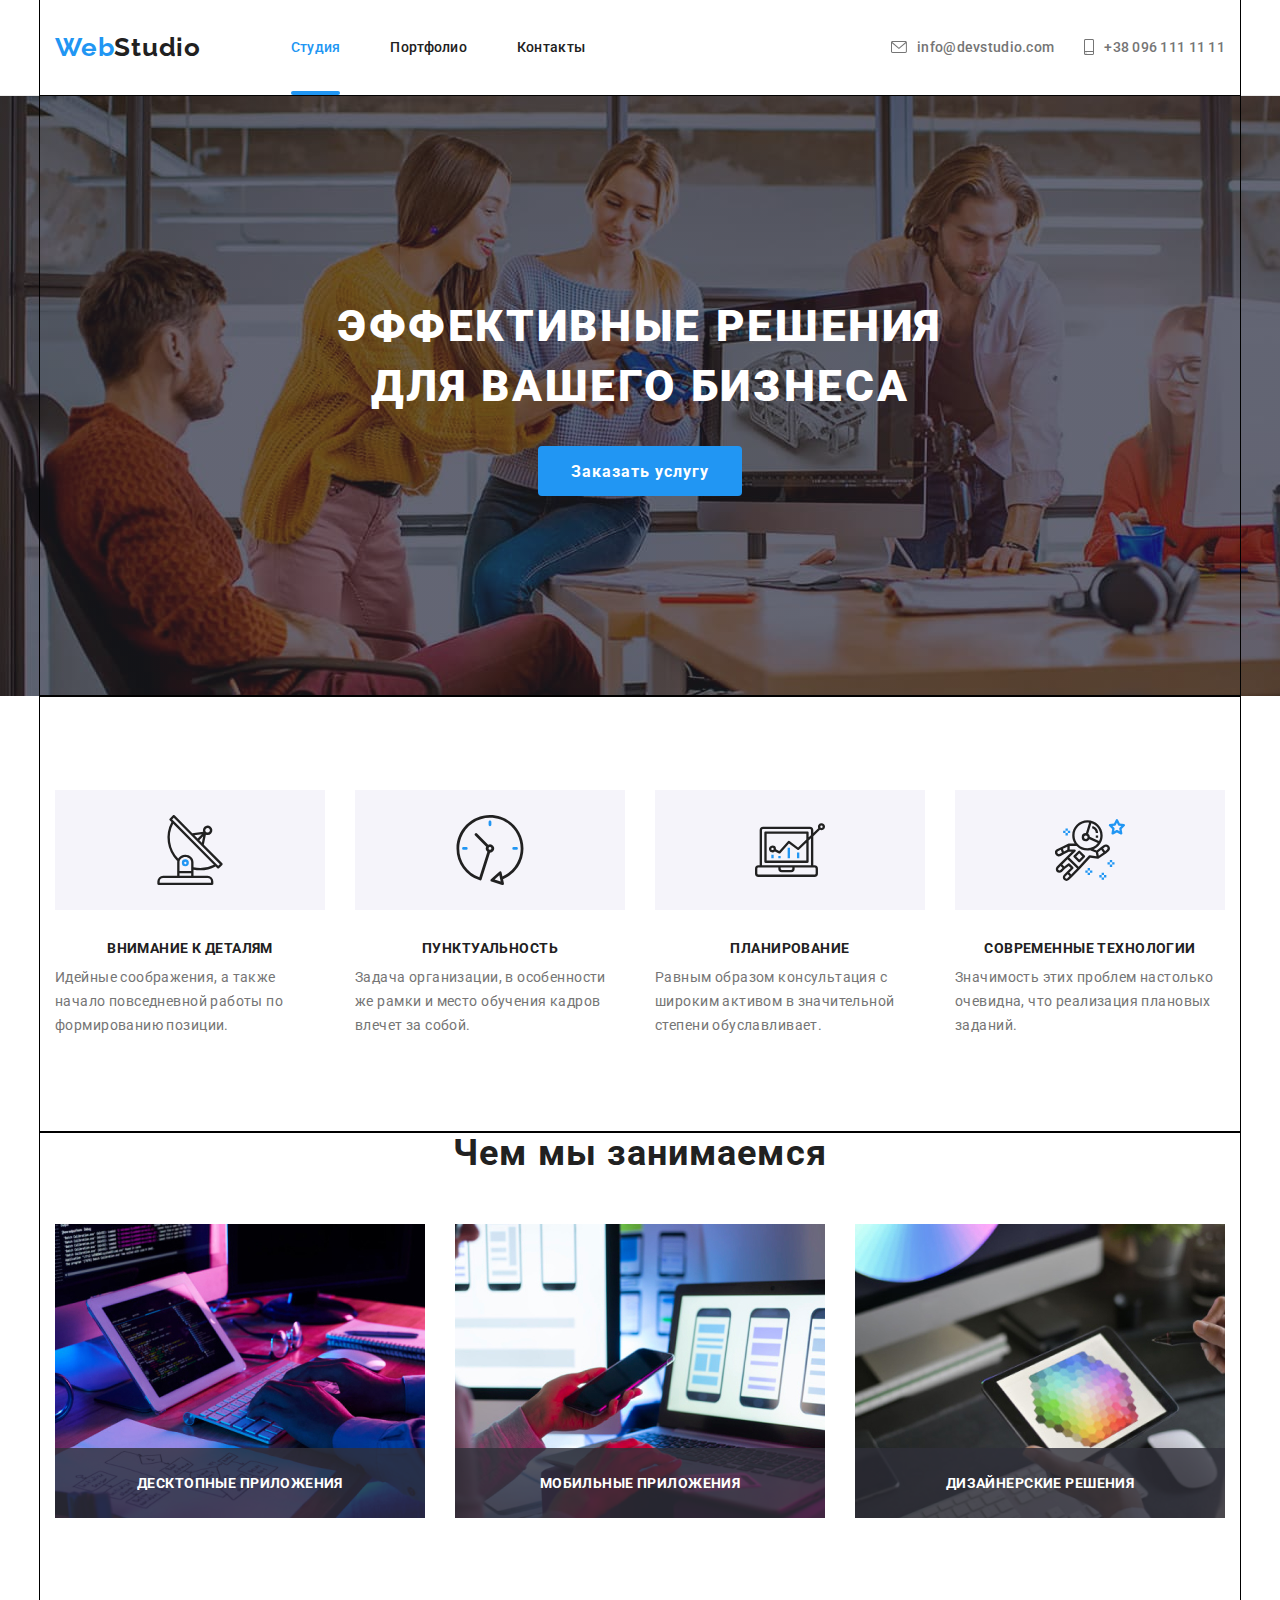
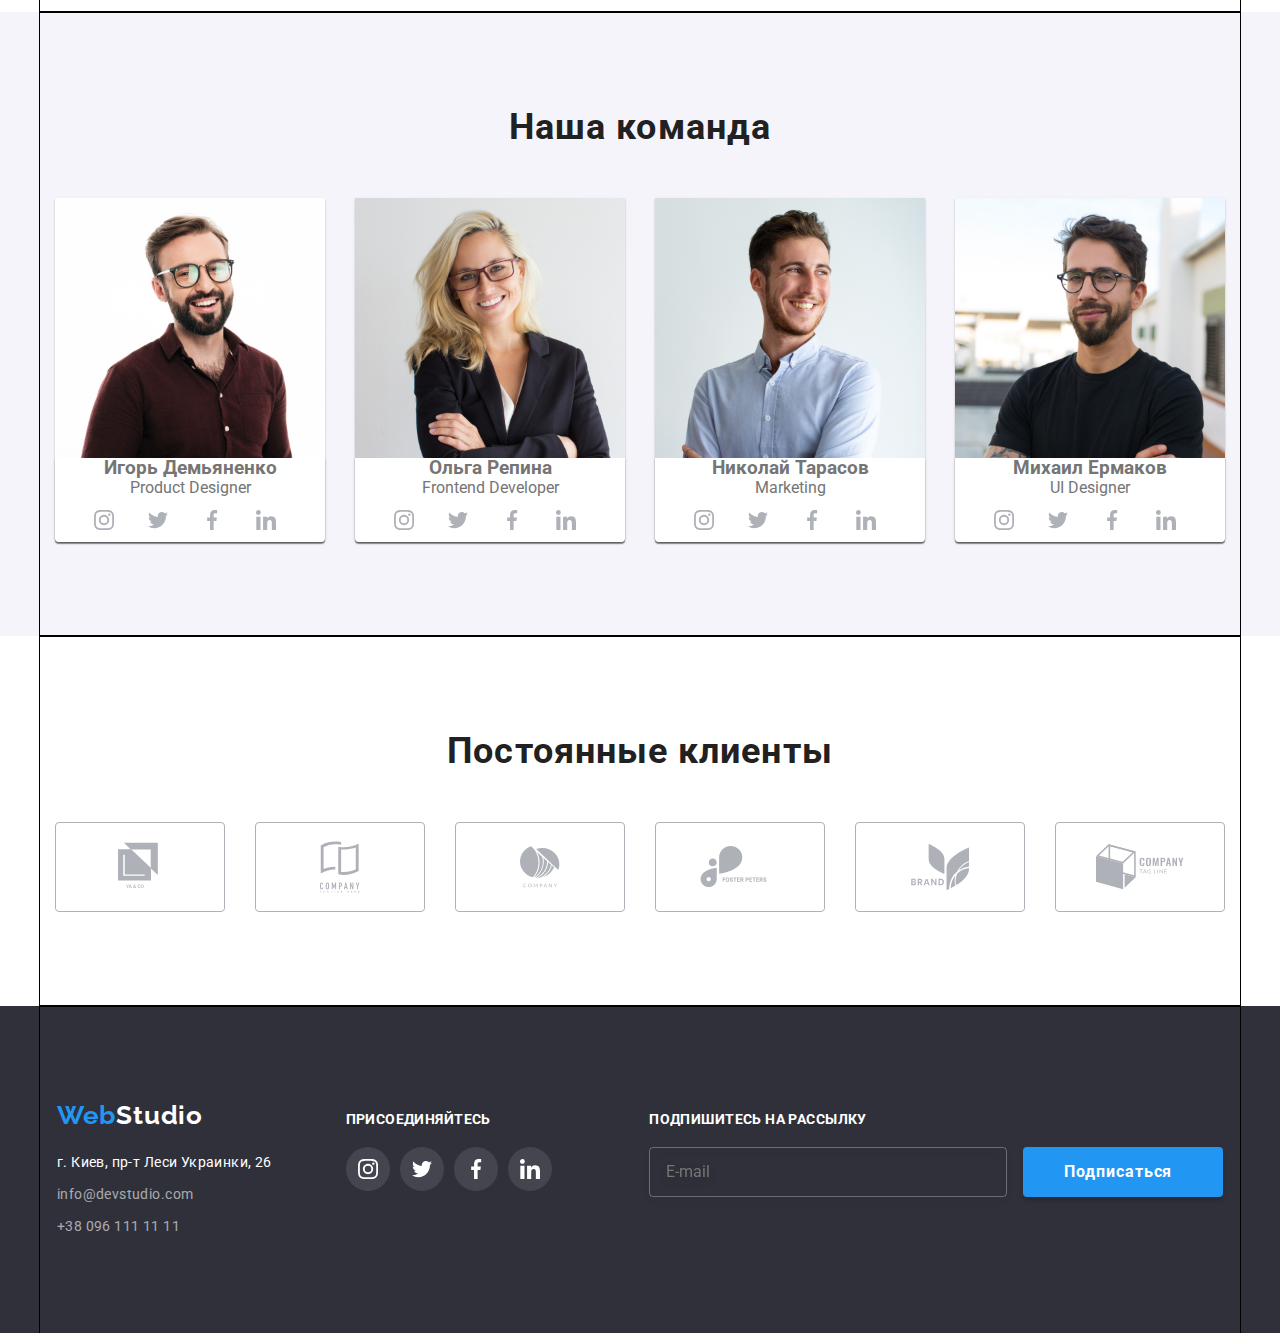
==== commit 82dd4858: "upd" ====
--- a/index.html
+++ b/index.html
@@ -538,7 +538,7 @@
             <button type="submit" class="contact-form__submit" value="submit">Отправить</button>
           </form>
       </div>
-    </div> -->
+    </div>
     <script src="./js/modal.js"></script>
     <script src="./js/menu.js"></script>
   </body>
--- a/css/main.min.css
+++ b/css/main.min.css
@@ -1,2 +1,2 @@
-.visually-hidden{position:absolute !important;clip:rect(1px 1px 1px 1px);clip:rect(1px, 1px, 1px, 1px);padding:0 !important;border:0 !important;height:1px !important;width:1px !important;overflow:hidden}*,*::before,*::after{margin:0;padding:0}.list{list-style:none;color:inherit}.link{text-decoration:none}.address{font-style:normal}body{font-family:"Roboto",sans-serif;color:#757575;font-style:normal;max-width:1600px;margin:auto}img{display:block}.container{outline:1px solid black;padding:0 15px}@media screen and (max-width: 479px){.hero .container{text-align:center;padding:118px 0}.team .container,.client .container,.footer .container{padding-top:60px;padding-bottom:60px}}@media screen and (min-width: 480px){.container{width:480px;margin:0 auto}.hero .container{text-align:center;height:400px;padding:118px 0}.team .container,.client .container,.footer .container{padding-top:60px;padding-bottom:60px}}@media screen and (min-width: 768px){.container{width:768px}.hero .container{padding:118px 0}}@media screen and (min-width: 1200px){.container{width:1200px}.hero .container{height:600px;padding:200px 0}.features .container,.team .container,.client .container,.footer .container{padding-top:94px;padding-bottom:94px}.about .container{padding-bottom:94px}}.logo{font-family:"Raleway",sans-serif;font-weight:700;font-size:26px;line-height:1.192;letter-spacing:0.03em}.logo-first{color:#2196f3}.logo-second{color:#212121}.title{font-family:Roboto;font-style:normal;font-weight:700;font-size:36px;line-height:1.167;text-align:center;letter-spacing:0.03em;color:#212121;margin-bottom:50px}.backdrop{position:fixed;width:100%;height:100%;left:0px;top:0px;background:rgba(0,0,0,0.2);transition:all 500ms linear}.backdrop.is-hidden{opacity:0;visibility:hidden;pointer-events:none;transition:all 500ms linear 500ms}.modal{padding:40px;position:absolute;top:50%;left:50%;transform:translate(-50%, -50%) scale(1);width:528px;height:581px;background-color:#fff;box-shadow:0px 1px 3px rgba(0,0,0,0.12),0px 1px 1px rgba(0,0,0,0.14),0px 2px 1px rgba(0,0,0,0.2);border-radius:4px;transition:all 500ms linear 500ms}.backdrop.is-hidden .modal{transform:translate(-50%, -50%) scale(0);transition:all 500ms linear 0ms}.close-btn{display:flex;align-items:center;justify-content:center;position:absolute;top:8px;right:8px;width:30px;height:30px;background-color:#fff;border:1px solid rgba(0,0,0,0.1);border-radius:50%;cursor:pointer;transition:fill 250ms cubic-bezier(0.4, 0, 0.2, 1)}.close-btn:focus,.close-btn:hover{fill:#2196f3}.contact-form{display:flex;flex-direction:column;width:448px;min-height:342px;margin:0 auto}.contact-form__title{margin-bottom:12px;font-weight:700;font-size:20px;line-height:23px;letter-spacing:0.03em;color:#212121}.contact-form-field{font-weight:400;font-size:12px;line-height:14px;letter-spacing:0.01em}.contact-form-field-wrapper{display:block;position:relative;margin-top:4px;margin-bottom:10px}.contact-form__input{width:100%;height:40px;padding-left:42px;border:1px solid rgba(33,33,33,0.2);border-radius:4px;transition:border 250ms cubic-bezier(0.4, 0, 0.2, 1)}.contact-form__message{padding:12px 16px;margin-bottom:20px;margin-top:4px;width:100%;height:120px;border:1px solid rgba(33,33,33,0.2);border-radius:4px;resize:none}.contact-form__input:focus,.contact-form__message:focus{outline:none;border:1px solid #2196f3}.contact-form .contact-form-accept-lable{margin-bottom:30px;display:flex;align-items:center;justify-content:center;font-weight:400;font-size:14px;line-height:24px;letter-spacing:0.03em}.contact-form-accept-lable::before{display:inline-block;content:"";width:16px;height:16px;margin-right:8px;border:2px solid black;border-radius:2px}.contact-form-accept:checked+.contact-form-accept-lable::before{background-image:url(../images/hero/accept-icon.svg);background-color:#2196f3;background-repeat:no-repeat;background-position:center;border:2px solid #2196f3}.contact-form__submit{align-self:center;height:50px;box-shadow:0px 4px 4px rgba(0,0,0,0.15);border-radius:4px;background-color:#2196f3;padding:10px 56px;cursor:pointer;border:none;font-weight:700;font-size:16px;line-height:30px;letter-spacing:0.06em;color:#fff}.contact-form-icon{position:absolute;left:12px;top:50%;transform:translateY(-50%);transition:fill 250ms cubic-bezier(0.4, 0, 0.2, 1)}.contact-form__input:focus+.contact-form-icon{fill:#2196f3}.accept-link{color:#2196f3}.hero-btn{border-radius:4px;padding:10px 32px;border:1px solid transparent;background-color:#2196f3;color:#fff;min-width:200px;height:50px;font-weight:700;font-size:16px;line-height:1.875;letter-spacing:0.06em;cursor:pointer}.header{position:relative;border-bottom:1px solid #ececec}.header .address-logo{display:inline-block;margin-right:10px;transition:fill 250ms cubic-bezier(0.4, 0, 0.2, 1);fill:#757575}.header-mail-link:hover .address-logo,.header-tel-link:hover .address-logo,.header-mail-link:focus .address-logo,.header-tel-link:focus .address-logo{fill:#2196f3}.navigation-list-item-link{position:relative;color:#212121;font-weight:500;font-size:14px;line-height:1.143;letter-spacing:0.02em;transition:color 250ms cubic-bezier(0.4, 0, 0.2, 1)}.navigation-list-item-link.current-page{color:#2196f3}.navigation-list-item-link.current-page::after{position:absolute;display:block;left:0;content:"";background-color:#2196f3;width:100%;height:4px;border-radius:2px}.navigation-list-item-link:hover,.navigation-list-item-link:focus{color:#2196f3}.header-mail-link{display:flex;align-items:center;color:#757575;font-weight:500;font-size:14px;line-height:1.143;letter-spacing:0.02em;transition:color 250ms cubic-bezier(0.4, 0, 0.2, 1)}.header-mail-link:focus,.header-mail-link:hover{color:#2196f3}.header-tel-link{display:flex;align-items:center;color:#757575;font-weight:500;font-size:14px;line-height:1.143;letter-spacing:0.02em;transition:color 250ms cubic-bezier(0.4, 0, 0.2, 1)}.header-tel-link:focus,.header-tel-link:hover{color:#2196f3}@media screen and (min-width: 320px) and (max-width: 767px){.address{display:flex;justify-content:center}.address-list{display:flex;flex-direction:column;align-items:center}.address-list-item:not(:last-child){margin-bottom:16px}.header-mail-link,.header-tel-link{font-size:18px;line-height:1.167}.navigation{display:flex;justify-content:space-between;align-items:center;padding-top:16px;padding-bottom:16px}.navigation-list{margin-bottom:60px}.navigation-list-item-link{font-size:18px;line-height:1.167}.navigation-list-item:not(:last-child){margin-bottom:40px}.menu-button{display:inline-flex;margin:0;padding:0;border:none;background-color:transparent;transition:fill 250ms cubic-bezier(0.4, 0, 0.2, 1)}.menu-button:hover,.menu-button:focus{fill:#2196f3}.menu-button .icon-close{display:none}.menu-button.is-open .icon-close{display:block}.menu-button.is-open .icon-menu{display:none}.menu-container{display:none;background-color:#fff;box-shadow:0px 4px 8px rgba(0,0,0,0.04),0px 2px 4px rgba(0,0,0,0.08),0px 1px 3px rgba(0,0,0,0.16);position:absolute;top:100%;left:0;width:100%;padding:60px 0;text-align:center;font-size:20px}.menu-container.is-open{display:block}}@media screen and (min-width: 768px){.menu-button{display:none}.navigation{display:flex;align-items:center;padding-top:26px;padding-bottom:26px;justify-content:space-between}.navigation-list{display:flex;margin-right:84px}.navigation-list-item:not(:last-child){margin-right:50px}.navigation-list-item-link.current-page::after{margin-top:34px}.menu-container{display:flex;align-items:center}}@media screen and (min-width: 768px) and (max-width: 1199px){.navigation .address-list-item:not(:last-child){margin-bottom:10px}}@media screen and (min-width: 1200px){.navigation{display:flex;align-items:center;padding-top:32px;padding-bottom:32px}.navigation-list{display:flex;margin-right:306px}.address{margin-left:auto}.address-list{display:flex;align-items:center}.address-list-item:not(:last-child){margin-right:30px}.address-logo{display:inline-block;margin-right:10px;transition:fill 250ms cubic-bezier(0.4, 0, 0.2, 1);fill:#757575}}.hero-title{color:#fff;font-weight:900;font-size:26px;line-height:1.615;letter-spacing:0.06em;text-transform:uppercase;margin-bottom:30px}@media screen and (min-width: 320px){.hero{background-image:linear-gradient(to right, rgba(47,48,58,0.4), rgba(47,48,58,0.4)),url("../images/hero/bg-mobile.jpg");background-repeat:no-repeat;background-size:cover}}@media screen and (min-device-pixel-ratio: 2) and (min-width: 320px), screen and (min-resolution: 192dpi) and (min-width: 320px), screen and (min-resolution: 2dppx) and (min-width: 320px){.hero{background-image:linear-gradient(to right, rgba(47,48,58,0.4), rgba(47,48,58,0.4)),url("../images/hero/bg-mobile@2x.jpg")}}@media screen and (min-width: 768px){.hero{background-image:linear-gradient(to right, rgba(47,48,58,0.4), rgba(47,48,58,0.4)),url("../images/hero/bg-tablet.jpg");background-repeat:no-repeat;background-size:cover}}@media screen and (min-device-pixel-ratio: 2) and (min-width: 768px), screen and (min-resolution: 192dpi) and (min-width: 768px), screen and (min-resolution: 2dppx) and (min-width: 768px){.hero{background-image:linear-gradient(to right, rgba(47,48,58,0.4), rgba(47,48,58,0.4)),url("../images/hero/bg-tablet@2x.jpg")}}@media screen and (min-width: 1200px){.hero{background-image:linear-gradient(to right, rgba(47,48,58,0.4), rgba(47,48,58,0.4)),url("../images/hero/bg-desk.jpg");background-repeat:no-repeat;background-size:cover}.hero-title{font-size:44px;line-height:1.364}}@media screen and (min-device-pixel-ratio: 2) and (min-width: 1200px), screen and (min-resolution: 192dpi) and (min-width: 1200px), screen and (min-resolution: 2dppx) and (min-width: 1200px){.hero{background-image:linear-gradient(to right, rgba(47,48,58,0.4), rgba(47,48,58,0.4)),url("../images/hero/bg-desk@2x.jpg")}}.detail::before{background-image:url(../images/features/antenna.svg)}.time::before{background-image:url(../images/features/clock.svg)}.plan::before{background-image:url(../images/features/diagram.svg)}.tech::before{background-image:url(../images/features/astronaut.svg)}@media screen and (min-width: 320px) and (max-width: 1199px){.features-list{padding:60px 0}}@media screen and (min-width: 320px){.features-description{font-weight:400;font-size:14px;line-height:1.714;letter-spacing:0.03em}.features-title{text-align:center;margin-bottom:10px;font-weight:700;font-size:14px;line-height:1.143;letter-spacing:0.03em;text-transform:uppercase;color:#212121}.features-list-item::before{display:block;content:"";height:120px;background-color:#f5f4fa;margin-bottom:30px;background-repeat:no-repeat;background-position:center}}@media screen and (min-width: 480px) and (max-width: 767px){.features-list-item:not(:last-child){margin-bottom:30px}}@media screen and (min-width: 768px){.features-list{display:flex;flex-wrap:wrap;justify-content:space-between}.features-list-item{max-width:354px}}@media screen and (min-width: 768px) and (max-width: 1199px){.features-list-item:not(:nth-last-child(-n+2)){margin-bottom:30px}}@media screen and (min-width: 1200px){.features-list{display:flex;justify-content:space-between}.features-list-item:not(:last-child){margin-right:30px}.features-list-item{max-width:270px}}.about{display:none}@media screen and (min-width: 1200px){.about{display:block}.about-list{display:flex;justify-content:space-between}.about-list-item:not(:last-child){margin-right:30px}.about-thumb{position:relative}.about-text{display:flex;justify-content:center;align-items:center;position:absolute;width:370px;height:70px;bottom:0;background:rgba(47,48,58,0.8);font-weight:700;font-size:14px;line-height:16px;letter-spacing:0.03em;text-transform:uppercase;color:#fff}}.team{background-color:#f5f4fa}.team-name{font-weight:500;font-size:16px;line-height:1.187;text-align:center;letter-spacing:0.03em;color:#212121}.team-position{font-weight:400;font-size:16px;line-height:1.187;text-align:center;letter-spacing:0.03em;margin-bottom:16px}.team-social-list{display:flex;align-items:center;justify-content:center}.team-social-list-item-link{display:flex;align-items:center;justify-content:center;width:44px;height:44px;border-radius:50%;margin-right:10px;transition:background-color 250ms cubic-bezier(0.4, 0, 0.2, 1)}.team-social-list-item-link:hover,.team-social-list-item-link:focus{background-color:#2196f3}.social-link{fill:#afb1b8;transition:fill 250ms cubic-bezier(0.4, 0, 0.2, 1)}.team-social-list-item-link:hover .social-link,.team-social-list-item-link:focus .social-link{fill:#f5f4fa}@media screen and (min-width: 320px){.team-list-item{display:block;box-shadow:0px 1px 3px rgba(0,0,0,0.12),0px 1px 1px rgba(0,0,0,0.14),0px 2px 1px rgba(0,0,0,0.2);border-radius:0px 0px 4px 4px}.team-list-content{text-align:center;width:100%;background-color:#fff;box-shadow:0px 1px 3px rgba(0,0,0,0.12),0px 1px 1px rgba(0,0,0,0.14),0px 2px 1px rgba(0,0,0,0.2);border-radius:0px 0px 4px 4px}}@media screen and (min-width: 320px) and (max-width: 767px){.team-list-item:not(:last-child){margin-bottom:30px}}@media screen and (min-width: 768px){.team-list{display:flex;flex-wrap:wrap;justify-content:space-between}}@media screen and (min-width: 768px) and (max-width: 1199px){.team-list-item:not(:nth-last-child(-n+2)){margin-bottom:30px}}.team-list-img{width:100%}.client-list{display:flex}.client .title{font-size:28px;line-height:1.179}.client-logo{fill:#afb1b8;transition:fill 250ms cubic-bezier(0.4, 0, 0.2, 1)}.client-list-item-link:hover .client-logo,.client-list-item-link:focus .client-logo{fill:#2196f3}@media screen and (min-width: 320px) and (max-width: 1199px){.client-list{flex-wrap:wrap}}.client-list-item-link{display:flex;align-items:center;justify-content:center;height:90px;border:1px solid #afb1b8;box-sizing:border-box;border-radius:4px;transition:background-color 250ms cubic-bezier(0.4, 0, 0.2, 1)}.client-list-item-link:hover,.client-list-item-link:focus{border:1px solid #2196f3}@media screen and (min-width: 320px) and (max-width: 767px){.client-list-item{width:calc(53.3% - 30px)}.client-list-item:not(:nth-child(2n)){margin-right:30px}.client-list-item:not(:nth-child(n+5)){margin-bottom:30px}}@media screen and (min-width: 768px) and (max-width: 1199px){.client-list-item{width:226px}.client-list-item:not(:nth-child(3n)){margin-right:30px}.client-list-item:not(:nth-child(n+4)){margin-bottom:30px}}@media screen and (min-width: 1200px){.client-list{display:flex;justify-content:center;align-items:center}.client-list-item{width:170px}.client-list-item:not(:last-child){margin-right:30px}.client .title{font-size:36px;line-height:1.167}}.footer{background-color:#2f303a}.footer-text-item{display:block;font-weight:700;font-size:14px;line-height:1.143;letter-spacing:0.03em;text-transform:uppercase;margin-bottom:20px;color:#fff}.footer .social-link{fill:#fff;transition:fill 250ms cubic-bezier(0.4, 0, 0.2, 1)}.address-list-link{font-weight:400;font-size:14px;line-height:1.714;letter-spacing:0.03em;color:#fff;transition:color 250ms cubic-bezier(0.4, 0, 0.2, 1)}.address-list-link:hover,.address-list-link:focus{color:#2196f3}.footer-mail-link,.footer-tel-link{font-weight:400;font-size:14px;line-height:1.714;letter-spacing:0.03em;color:rgba(255,255,255,0.6);transition:color 250ms cubic-bezier(0.4, 0, 0.2, 1)}.footer-mail-link:hover,.footer-mail-link:focus,.footer-tel-link:hover,.footer-tel-link:focus{color:#2196f3}.footer .logo{display:block;margin-bottom:20px}.footer .logo-foot-second{color:#fff}.footer-social-list{display:flex;justify-content:center}.footer-social-list-item:not(:last-child){margin-right:10px}.footer-social-list-item-link{display:flex;align-items:center;justify-content:center;width:44px;height:44px;border-radius:50%;background:rgba(255,255,255,0.1);transition:background-color 250ms cubic-bezier(0.4, 0, 0.2, 1)}.footer-social-list-item-link:hover,.footer-social-list-item-link:focus{background-color:#2196f3}.footer-form__input{padding-left:16px;width:100%;height:50px;border:1px solid rgba(255,255,255,0.3);box-sizing:border-box;filter:drop-shadow(0px 4px 4px rgba(0,0,0,0.15));border-radius:4px;background-color:inherit;color:#fff}.footer-form__submit{align-items:center;justify-content:center;width:200px;height:50px;background:#2196f3;box-shadow:0px 4px 4px rgba(0,0,0,0.15);border-radius:4px;font-weight:700;font-size:16px;line-height:1.875;letter-spacing:0.06em;border:none;color:#fff;cursor:pointer}.footer-form__submit::after{margin-left:10px;content:"";width:24px;height:24px;background-image:url(../images/footer/send-icon.svg)}.adress-list-item:not(:last-child){margin-bottom:8px}.footer-subscribe{justify-content:center;align-items:center;text-align:center}@media screen and (min-width: 320px) and (max-width: 1199px){.footer__container{text-align:center;flex-wrap:wrap}.footer-address,.footer-social{margin-bottom:60px}.footer-form__input{margin-bottom:20px}}@media screen and (min-width: 768px){.footer-subscribe{display:flex;justify-content:space-around}.footer__container{display:flex;justify-content:space-around;align-items:baseline}}@media screen and (min-width: 1200px){.footer__container{display:flex;align-items:baseline}.footer-subscribe{display:flex;align-items:center;justify-content:center}.footer-form__input{margin-right:12px;width:358px}.footer-social{margin-right:94px}.footer-address{margin-right:70px}.footer-form .footer-text-item{text-align:start}}
+.visually-hidden{position:absolute !important;clip:rect(1px 1px 1px 1px);clip:rect(1px, 1px, 1px, 1px);padding:0 !important;border:0 !important;height:1px !important;width:1px !important;overflow:hidden}*,*::before,*::after{margin:0;padding:0}.list{list-style:none;color:inherit}.link{text-decoration:none}.address{font-style:normal}body{font-family:"Roboto",sans-serif;color:#757575;font-style:normal;max-width:1600px;margin:auto}img{display:block}.container{outline:1px solid black;padding:0 15px}@media screen and (max-width: 479px){.hero .container{text-align:center;padding:118px 0}.team .container,.client .container,.footer .container{padding-top:60px;padding-bottom:60px}}@media screen and (min-width: 480px){.container{width:480px;margin:0 auto}.hero .container{text-align:center;height:400px;padding:118px 0}.team .container,.client .container,.footer .container{padding-top:60px;padding-bottom:60px}}@media screen and (min-width: 768px){.container{width:768px}.hero .container{padding:118px 0}}@media screen and (min-width: 1200px){.container{width:1200px}.hero .container{height:600px;padding:200px 0}.features .container,.team .container,.client .container,.footer .container{padding-top:94px;padding-bottom:94px}.about .container{padding-bottom:94px}}.logo{font-family:"Raleway",sans-serif;font-weight:700;font-size:26px;line-height:1.192;letter-spacing:0.03em}.logo-first{color:#2196f3}.logo-second{color:#212121}.title{font-family:Roboto;font-style:normal;font-weight:700;font-size:36px;line-height:1.167;text-align:center;letter-spacing:0.03em;color:#212121;margin-bottom:50px}.backdrop{position:fixed;width:100%;height:100%;left:0px;top:0px;background:rgba(0,0,0,0.2);transition:all 500ms linear}.backdrop.is-hidden{opacity:0;visibility:hidden;pointer-events:none;transition:all 500ms linear 500ms}.modal{padding:40px;position:absolute;top:50%;left:50%;transform:translate(-50%, -50%) scale(1);width:450px;height:609px;background-color:#fff;box-shadow:0px 1px 3px rgba(0,0,0,0.12),0px 1px 1px rgba(0,0,0,0.14),0px 2px 1px rgba(0,0,0,0.2);border-radius:4px;transition:all 500ms linear 500ms}.backdrop.is-hidden .modal{transform:translate(-50%, -50%) scale(0);transition:all 500ms linear 0ms}.close-btn{display:flex;align-items:center;justify-content:center;position:absolute;top:8px;right:8px;width:30px;height:30px;background-color:#fff;border:1px solid rgba(0,0,0,0.1);border-radius:50%;cursor:pointer;transition:fill 250ms cubic-bezier(0.4, 0, 0.2, 1)}.close-btn:focus,.close-btn:hover{fill:#2196f3}.contact-form{display:flex;flex-direction:column;width:100%;min-height:342px;margin:0 auto}.contact-form__title{margin-bottom:12px;font-weight:700;font-size:20px;line-height:1.5;letter-spacing:0.03em;color:#212121}.contact-form-field{font-weight:400;font-size:12px;line-height:1.167;letter-spacing:0.01em}.contact-form-field-wrapper{display:block;position:relative;margin-top:4px;margin-bottom:10px}.contact-form__input{width:100%;height:40px;padding-left:40px;border:1px solid rgba(33,33,33,0.2);border-radius:4px;transition:border 250ms cubic-bezier(0.4, 0, 0.2, 1)}.contact-form__message{padding:12px 16px;margin-bottom:20px;margin-top:4px;width:100%;height:120px;border:1px solid rgba(33,33,33,0.2);border-radius:4px;resize:none}.contact-form__input:focus,.contact-form__message:focus{outline:none;border:1px solid #2196f3}.contact-form-accept-lable{margin-bottom:30px;display:flex;align-items:center;justify-content:center;font-weight:400;font-size:12px;line-height:1.167;letter-spacing:0.03em}.contact-form-accept-lable::before{display:inline-block;content:"";width:16px;height:16px;margin-right:8px;border:2px solid black;border-radius:2px}.contact-form-accept:checked+.contact-form-accept-lable::before{background-image:url(../images/hero/accept-icon.svg);background-color:#2196f3;background-repeat:no-repeat;background-position:center;border:2px solid #2196f3}.contact-form__submit{align-self:center;height:50px;box-shadow:0px 4px 4px rgba(0,0,0,0.15);border-radius:4px;background-color:#2196f3;padding:10px 56px;cursor:pointer;border:none;font-weight:700;font-size:16px;line-height:1.875;letter-spacing:0.06em;color:#fff}.contact-form-icon{position:absolute;left:12px;top:50%;transform:translateY(-50%);transition:fill 250ms cubic-bezier(0.4, 0, 0.2, 1)}.contact-form__input:focus+.contact-form-icon{fill:#2196f3}.accept-link{color:#2196f3}@media screen and (max-width: 479px){.modal{width:100%}}@media screen and (min-width: 1200px){.modal{width:528px;height:581px}.contact-form__title{line-height:1.15}.contact-form-accept-lable{font-size:14px;line-height:2}}.hero-btn{border-radius:4px;padding:10px 32px;border:1px solid transparent;background-color:#2196f3;color:#fff;min-width:200px;height:50px;font-weight:700;font-size:16px;line-height:1.875;letter-spacing:0.06em;cursor:pointer}.header{position:relative;border-bottom:1px solid #ececec}.header .address-logo{display:inline-block;margin-right:10px;transition:fill 250ms cubic-bezier(0.4, 0, 0.2, 1);fill:#757575}.header-mail-link:hover .address-logo,.header-tel-link:hover .address-logo,.header-mail-link:focus .address-logo,.header-tel-link:focus .address-logo{fill:#2196f3}.navigation-list-item-link{position:relative;color:#212121;font-weight:500;font-size:14px;line-height:1.143;letter-spacing:0.02em;transition:color 250ms cubic-bezier(0.4, 0, 0.2, 1)}.navigation-list-item-link.current-page{color:#2196f3}.navigation-list-item-link.current-page::after{position:absolute;display:block;left:0;content:"";background-color:#2196f3;width:100%;height:4px;border-radius:2px}.navigation-list-item-link:hover,.navigation-list-item-link:focus{color:#2196f3}.header-mail-link{display:flex;align-items:center;color:#757575;font-weight:500;font-size:14px;line-height:1.143;letter-spacing:0.02em;transition:color 250ms cubic-bezier(0.4, 0, 0.2, 1)}.header-mail-link:focus,.header-mail-link:hover{color:#2196f3}.header-tel-link{display:flex;align-items:center;color:#757575;font-weight:500;font-size:14px;line-height:1.143;letter-spacing:0.02em;transition:color 250ms cubic-bezier(0.4, 0, 0.2, 1)}.header-tel-link:focus,.header-tel-link:hover{color:#2196f3}@media screen and (min-width: 320px) and (max-width: 767px){.address{display:flex;justify-content:center}.address-list{display:flex;flex-direction:column;align-items:center}.address-list-item:not(:last-child){margin-bottom:16px}.header-mail-link,.header-tel-link{font-size:18px;line-height:1.167}.navigation{display:flex;justify-content:space-between;align-items:center;padding-top:16px;padding-bottom:16px}.navigation-list{margin-bottom:60px}.navigation-list-item-link{font-size:18px;line-height:1.167}.navigation-list-item:not(:last-child){margin-bottom:40px}.menu-button{display:inline-flex;margin:0;padding:0;border:none;background-color:transparent;transition:fill 250ms cubic-bezier(0.4, 0, 0.2, 1)}.menu-button:hover,.menu-button:focus{fill:#2196f3}.menu-button .icon-close{display:none}.menu-button.is-open .icon-close{display:block}.menu-button.is-open .icon-menu{display:none}.menu-container{display:none;background-color:#fff;box-shadow:0px 4px 8px rgba(0,0,0,0.04),0px 2px 4px rgba(0,0,0,0.08),0px 1px 3px rgba(0,0,0,0.16);position:absolute;top:100%;left:0;width:100%;padding:60px 0;text-align:center;font-size:20px}.menu-container.is-open{display:block}}@media screen and (min-width: 768px){.menu-button{display:none}.navigation{display:flex;align-items:center;padding-top:26px;padding-bottom:26px;justify-content:space-between}.navigation-list{display:flex;margin-right:84px}.navigation-list-item:not(:last-child){margin-right:50px}.navigation-list-item-link.current-page::after{margin-top:34px}.menu-container{display:flex;align-items:center}}@media screen and (min-width: 768px) and (max-width: 1199px){.navigation .address-list-item:not(:last-child){margin-bottom:10px}}@media screen and (min-width: 1200px){.navigation{display:flex;align-items:center;padding-top:32px;padding-bottom:32px}.navigation-list{display:flex;margin-right:306px}.address{margin-left:auto}.address-list{display:flex;align-items:center}.address-list-item:not(:last-child){margin-right:30px}.address-logo{display:inline-block;margin-right:10px;transition:fill 250ms cubic-bezier(0.4, 0, 0.2, 1);fill:#757575}}.hero-title{color:#fff;font-weight:900;font-size:26px;line-height:1.615;letter-spacing:0.06em;text-transform:uppercase;margin-bottom:30px}@media screen and (min-width: 320px){.hero{background-image:linear-gradient(to right, rgba(47,48,58,0.4), rgba(47,48,58,0.4)),url("../images/hero/bg-mobile.jpg");background-repeat:no-repeat;background-size:cover}}@media screen and (min-device-pixel-ratio: 2) and (min-width: 320px), screen and (min-resolution: 192dpi) and (min-width: 320px), screen and (min-resolution: 2dppx) and (min-width: 320px){.hero{background-image:linear-gradient(to right, rgba(47,48,58,0.4), rgba(47,48,58,0.4)),url("../images/hero/bg-mobile@2x.jpg")}}@media screen and (min-width: 768px){.hero{background-image:linear-gradient(to right, rgba(47,48,58,0.4), rgba(47,48,58,0.4)),url("../images/hero/bg-tablet.jpg");background-repeat:no-repeat;background-size:cover}}@media screen and (min-device-pixel-ratio: 2) and (min-width: 768px), screen and (min-resolution: 192dpi) and (min-width: 768px), screen and (min-resolution: 2dppx) and (min-width: 768px){.hero{background-image:linear-gradient(to right, rgba(47,48,58,0.4), rgba(47,48,58,0.4)),url("../images/hero/bg-tablet@2x.jpg")}}@media screen and (min-width: 1200px){.hero{background-image:linear-gradient(to right, rgba(47,48,58,0.4), rgba(47,48,58,0.4)),url("../images/hero/bg-desk.jpg");background-repeat:no-repeat;background-size:cover}.hero-title{font-size:44px;line-height:1.364}}@media screen and (min-device-pixel-ratio: 2) and (min-width: 1200px), screen and (min-resolution: 192dpi) and (min-width: 1200px), screen and (min-resolution: 2dppx) and (min-width: 1200px){.hero{background-image:linear-gradient(to right, rgba(47,48,58,0.4), rgba(47,48,58,0.4)),url("../images/hero/bg-desk@2x.jpg")}}.detail::before{background-image:url(../images/features/antenna.svg)}.time::before{background-image:url(../images/features/clock.svg)}.plan::before{background-image:url(../images/features/diagram.svg)}.tech::before{background-image:url(../images/features/astronaut.svg)}@media screen and (min-width: 320px) and (max-width: 1199px){.features-list{padding:60px 0}}@media screen and (min-width: 320px){.features-description{font-weight:400;font-size:14px;line-height:1.714;letter-spacing:0.03em}.features-title{text-align:center;margin-bottom:10px;font-weight:700;font-size:14px;line-height:1.143;letter-spacing:0.03em;text-transform:uppercase;color:#212121}.features-list-item::before{display:block;content:"";height:120px;background-color:#f5f4fa;margin-bottom:30px;background-repeat:no-repeat;background-position:center}}@media screen and (min-width: 480px) and (max-width: 767px){.features-list-item:not(:last-child){margin-bottom:30px}}@media screen and (min-width: 768px){.features-list{display:flex;flex-wrap:wrap;justify-content:space-between}.features-list-item{max-width:354px}}@media screen and (min-width: 768px) and (max-width: 1199px){.features-list-item:not(:nth-last-child(-n+2)){margin-bottom:30px}}@media screen and (min-width: 1200px){.features-list{display:flex;justify-content:space-between}.features-list-item:not(:last-child){margin-right:30px}.features-list-item{max-width:270px}}.about{display:none}@media screen and (min-width: 1200px){.about{display:block}.about-list{display:flex;justify-content:space-between}.about-list-item:not(:last-child){margin-right:30px}.about-thumb{position:relative}.about-text{display:flex;justify-content:center;align-items:center;position:absolute;width:370px;height:70px;bottom:0;background:rgba(47,48,58,0.8);font-weight:700;font-size:14px;line-height:16px;letter-spacing:0.03em;text-transform:uppercase;color:#fff}}.team{background-color:#f5f4fa}.team-name{font-weight:500;font-size:16px;line-height:1.187;text-align:center;letter-spacing:0.03em;color:#212121}.team-position{font-weight:400;font-size:16px;line-height:1.187;text-align:center;letter-spacing:0.03em;margin-bottom:16px}.team-social-list{display:flex;align-items:center;justify-content:center}.team-social-list-item-link{display:flex;align-items:center;justify-content:center;width:44px;height:44px;border-radius:50%;margin-right:10px;transition:background-color 250ms cubic-bezier(0.4, 0, 0.2, 1)}.team-social-list-item-link:hover,.team-social-list-item-link:focus{background-color:#2196f3}.social-link{fill:#afb1b8;transition:fill 250ms cubic-bezier(0.4, 0, 0.2, 1)}.team-social-list-item-link:hover .social-link,.team-social-list-item-link:focus .social-link{fill:#f5f4fa}@media screen and (min-width: 320px){.team-list-item{display:block;box-shadow:0px 1px 3px rgba(0,0,0,0.12),0px 1px 1px rgba(0,0,0,0.14),0px 2px 1px rgba(0,0,0,0.2);border-radius:0px 0px 4px 4px}.team-list-content{text-align:center;width:100%;background-color:#fff;box-shadow:0px 1px 3px rgba(0,0,0,0.12),0px 1px 1px rgba(0,0,0,0.14),0px 2px 1px rgba(0,0,0,0.2);border-radius:0px 0px 4px 4px}}@media screen and (min-width: 320px) and (max-width: 767px){.team-list-item:not(:last-child){margin-bottom:30px}}@media screen and (min-width: 768px){.team-list{display:flex;flex-wrap:wrap;justify-content:space-between}}@media screen and (min-width: 768px) and (max-width: 1199px){.team-list-item:not(:nth-last-child(-n+2)){margin-bottom:30px}}.team-list-img{width:100%}.client-list{display:flex}.client .title{font-size:28px;line-height:1.179}.client-logo{fill:#afb1b8;transition:fill 250ms cubic-bezier(0.4, 0, 0.2, 1)}.client-list-item-link:hover .client-logo,.client-list-item-link:focus .client-logo{fill:#2196f3}@media screen and (min-width: 320px) and (max-width: 1199px){.client-list{flex-wrap:wrap}}.client-list-item-link{display:flex;align-items:center;justify-content:center;height:90px;border:1px solid #afb1b8;box-sizing:border-box;border-radius:4px;transition:background-color 250ms cubic-bezier(0.4, 0, 0.2, 1)}.client-list-item-link:hover,.client-list-item-link:focus{border:1px solid #2196f3}@media screen and (min-width: 320px) and (max-width: 767px){.client-list-item{width:calc(53.3% - 30px)}.client-list-item:not(:nth-child(2n)){margin-right:30px}.client-list-item:not(:nth-child(n+5)){margin-bottom:30px}}@media screen and (min-width: 768px) and (max-width: 1199px){.client-list-item{width:226px}.client-list-item:not(:nth-child(3n)){margin-right:30px}.client-list-item:not(:nth-child(n+4)){margin-bottom:30px}}@media screen and (min-width: 1200px){.client-list{display:flex;justify-content:center;align-items:center}.client-list-item{width:170px}.client-list-item:not(:last-child){margin-right:30px}.client .title{font-size:36px;line-height:1.167}}.footer{background-color:#2f303a}.footer-text-item{display:block;font-weight:700;font-size:14px;line-height:1.143;letter-spacing:0.03em;text-transform:uppercase;margin-bottom:20px;color:#fff}.footer .social-link{fill:#fff;transition:fill 250ms cubic-bezier(0.4, 0, 0.2, 1)}.address-list-link{font-weight:400;font-size:14px;line-height:1.714;letter-spacing:0.03em;color:#fff;transition:color 250ms cubic-bezier(0.4, 0, 0.2, 1)}.address-list-link:hover,.address-list-link:focus{color:#2196f3}.footer-mail-link,.footer-tel-link{font-weight:400;font-size:14px;line-height:1.714;letter-spacing:0.03em;color:rgba(255,255,255,0.6);transition:color 250ms cubic-bezier(0.4, 0, 0.2, 1)}.footer-mail-link:hover,.footer-mail-link:focus,.footer-tel-link:hover,.footer-tel-link:focus{color:#2196f3}.footer .logo{display:block;margin-bottom:20px}.footer .logo-foot-second{color:#fff}.footer-social-list{display:flex;justify-content:center}.footer-social-list-item:not(:last-child){margin-right:10px}.footer-social-list-item-link{display:flex;align-items:center;justify-content:center;width:44px;height:44px;border-radius:50%;background:rgba(255,255,255,0.1);transition:background-color 250ms cubic-bezier(0.4, 0, 0.2, 1)}.footer-social-list-item-link:hover,.footer-social-list-item-link:focus{background-color:#2196f3}.footer-form__input{padding-left:16px;width:100%;height:50px;border:1px solid rgba(255,255,255,0.3);box-sizing:border-box;filter:drop-shadow(0px 4px 4px rgba(0,0,0,0.15));border-radius:4px;background-color:inherit;color:#fff}.footer-form__submit{align-items:center;justify-content:center;width:200px;height:50px;background:#2196f3;box-shadow:0px 4px 4px rgba(0,0,0,0.15);border-radius:4px;font-weight:700;font-size:16px;line-height:1.875;letter-spacing:0.06em;border:none;color:#fff;cursor:pointer}.footer-form__submit::after{margin-left:10px;content:"";width:24px;height:24px;background-image:url(../images/footer/send-icon.svg)}.adress-list-item:not(:last-child){margin-bottom:8px}.footer-subscribe{justify-content:center;align-items:center;text-align:center}@media screen and (min-width: 320px) and (max-width: 1199px){.footer__container{text-align:center;flex-wrap:wrap}.footer-address,.footer-social{margin-bottom:60px}.footer-form__input{margin-bottom:20px}}@media screen and (min-width: 768px){.footer-subscribe{display:flex;justify-content:space-around}.footer__container{display:flex;justify-content:space-around;align-items:baseline}}@media screen and (min-width: 1200px){.footer__container{display:flex;align-items:baseline}.footer-subscribe{display:flex;align-items:center;justify-content:center}.footer-form__input{margin-right:12px;width:358px}.footer-social{margin-right:94px}.footer-address{margin-right:70px}.footer-form .footer-text-item{text-align:start}}
 /*# sourceMappingURL=main.min.css.map */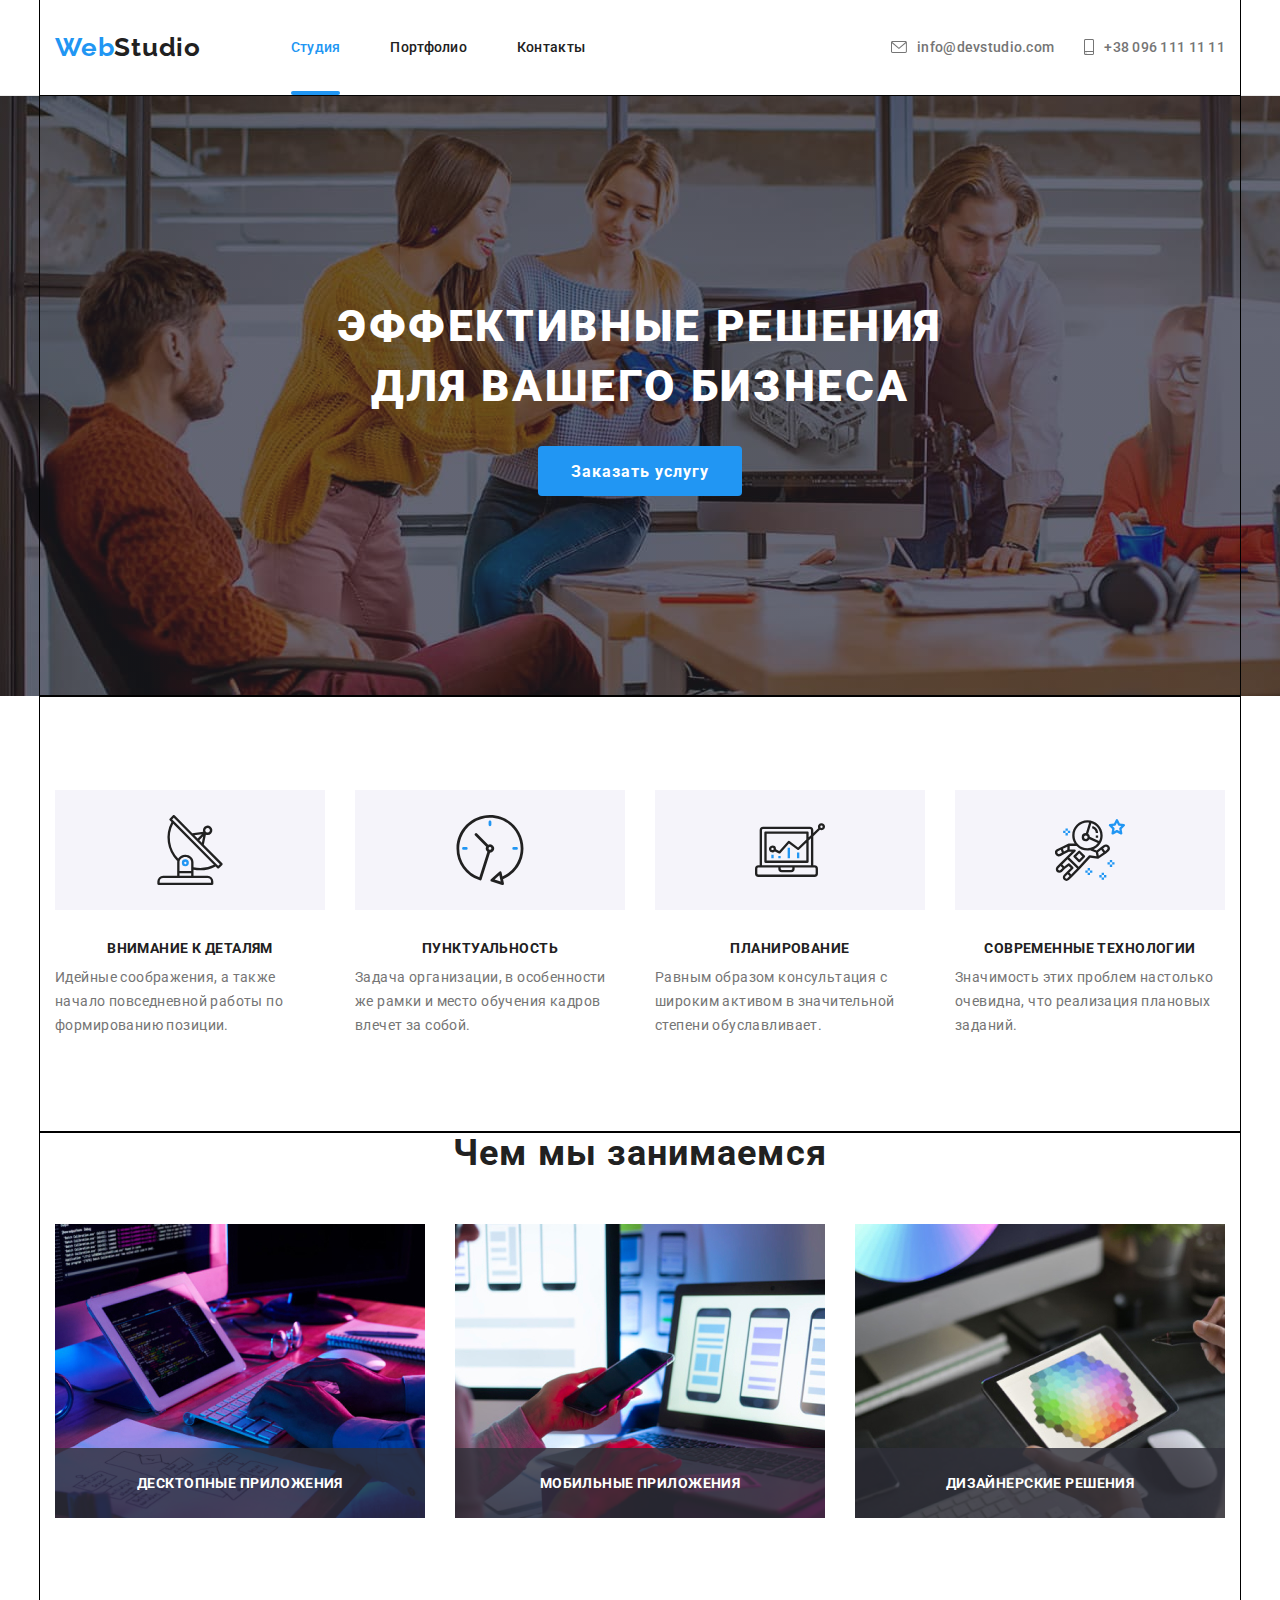
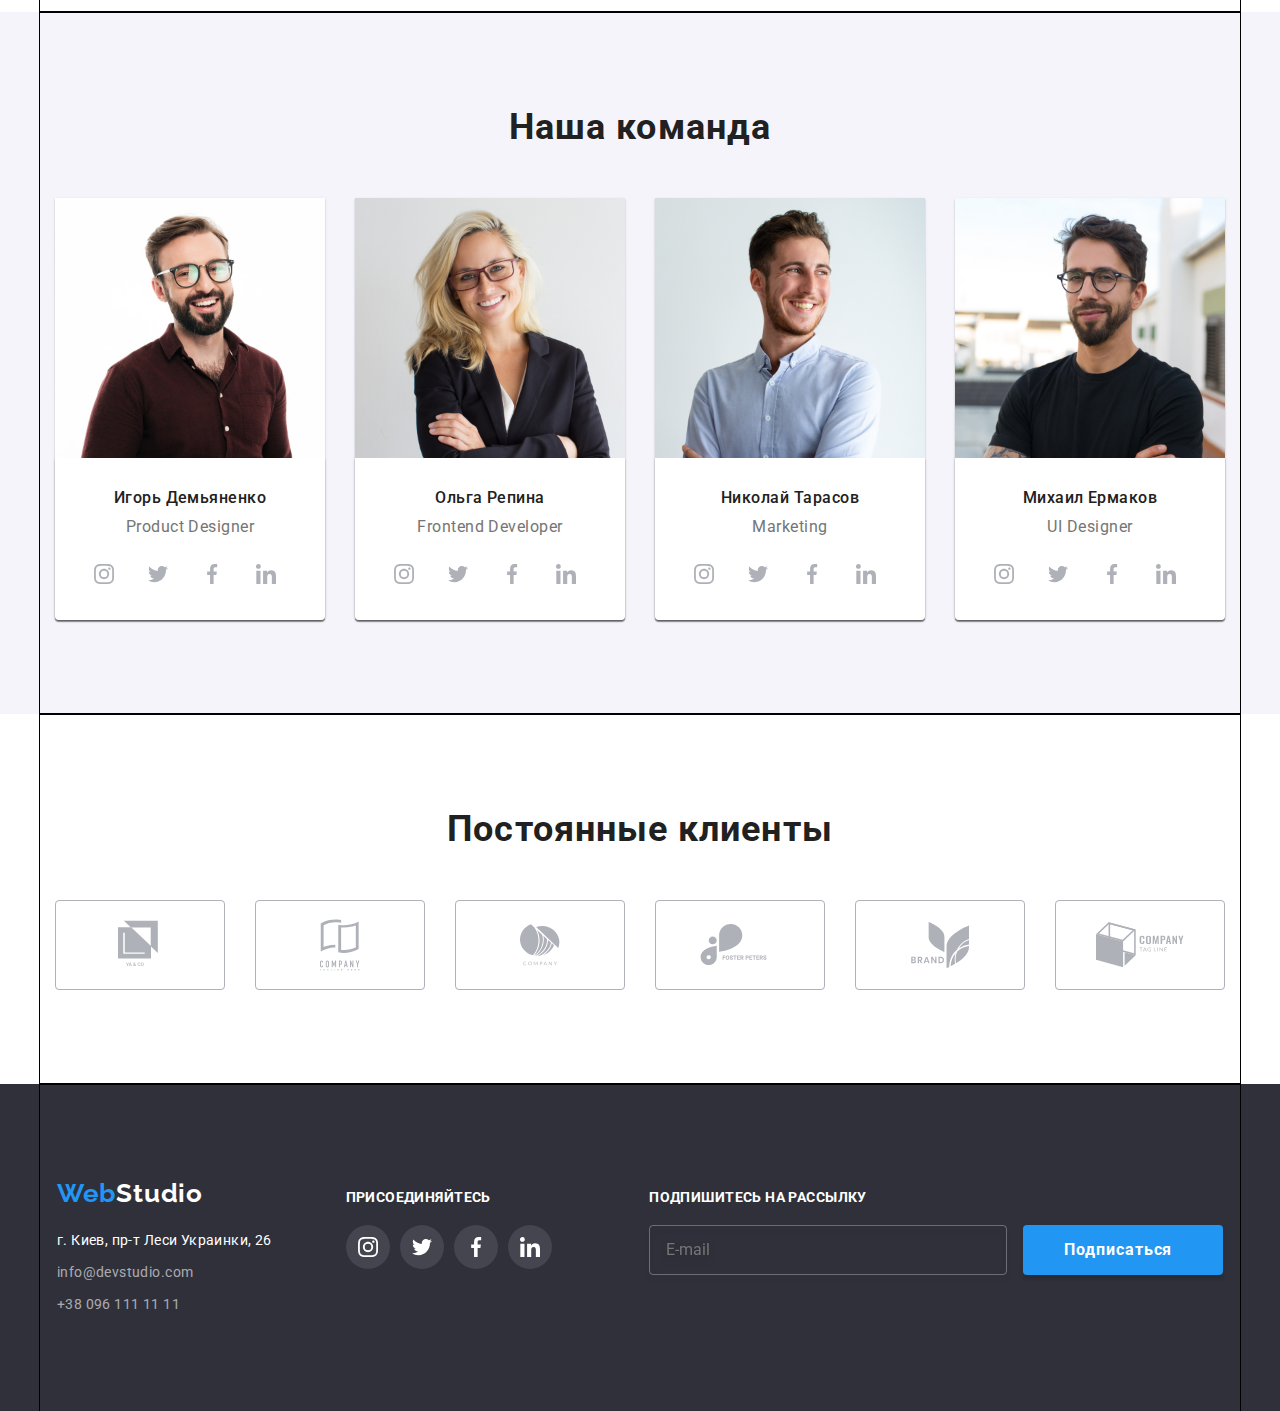
==== commit 8420b1db: "upd" ====
--- a/index.html
+++ b/index.html
@@ -187,8 +187,6 @@
                 class="team-list-img"
                 src="./images/team/ihor-d.jpg"
                 alt="Фото Игоря"
-                width="270"
-                height="260"
               />
               <div class="team-list-content">
                 <h3 class="team-list-name">Игорь Демьяненко</h3>
@@ -230,8 +228,6 @@
                 class="team-list-img"
                 src="./images/team/olha-r.jpg"
                 alt="Фото Ольги"
-                width="270"
-                height="260"
               />
               <div class="team-list-content">
                 <h3 class="team-list-name">Ольга Репина</h3>
@@ -273,8 +269,6 @@
                 class="team-list-img"
                 src="./images/team/nikolay-t.jpg"
                 alt="Фото Николая"
-                width="270"
-                height="260"
               />
               <div class="team-list-content">
                 <h3 class="team-list-name">Николай Тарасов</h3>
@@ -316,8 +310,6 @@
                 class="team-list-img"
                 src="./images/team/michail-e.jpg"
                 alt="Фото Михаила"
-                width="270"
-                height="260"
               />
               <div class="team-list-content">
                 <h3 class="team-list-name">Михаил Ермаков</h3>
--- a/css/main.min.css
+++ b/css/main.min.css
@@ -1,2 +1,2 @@
-.visually-hidden{position:absolute !important;clip:rect(1px 1px 1px 1px);clip:rect(1px, 1px, 1px, 1px);padding:0 !important;border:0 !important;height:1px !important;width:1px !important;overflow:hidden}*,*::before,*::after{margin:0;padding:0}.list{list-style:none;color:inherit}.link{text-decoration:none}.address{font-style:normal}body{font-family:"Roboto",sans-serif;color:#757575;font-style:normal;max-width:1600px;margin:auto}img{display:block}.container{outline:1px solid black;padding:0 15px}@media screen and (max-width: 479px){.hero .container{text-align:center;padding:118px 0}.team .container,.client .container,.footer .container{padding-top:60px;padding-bottom:60px}}@media screen and (min-width: 480px){.container{width:480px;margin:0 auto}.hero .container{text-align:center;height:400px;padding:118px 0}.team .container,.client .container,.footer .container{padding-top:60px;padding-bottom:60px}}@media screen and (min-width: 768px){.container{width:768px}.hero .container{padding:118px 0}}@media screen and (min-width: 1200px){.container{width:1200px}.hero .container{height:600px;padding:200px 0}.features .container,.team .container,.client .container,.footer .container{padding-top:94px;padding-bottom:94px}.about .container{padding-bottom:94px}}.logo{font-family:"Raleway",sans-serif;font-weight:700;font-size:26px;line-height:1.192;letter-spacing:0.03em}.logo-first{color:#2196f3}.logo-second{color:#212121}.title{font-family:Roboto;font-style:normal;font-weight:700;font-size:36px;line-height:1.167;text-align:center;letter-spacing:0.03em;color:#212121;margin-bottom:50px}.backdrop{position:fixed;width:100%;height:100%;left:0px;top:0px;background:rgba(0,0,0,0.2);transition:all 500ms linear}.backdrop.is-hidden{opacity:0;visibility:hidden;pointer-events:none;transition:all 500ms linear 500ms}.modal{padding:40px;position:absolute;top:50%;left:50%;transform:translate(-50%, -50%) scale(1);width:450px;height:609px;background-color:#fff;box-shadow:0px 1px 3px rgba(0,0,0,0.12),0px 1px 1px rgba(0,0,0,0.14),0px 2px 1px rgba(0,0,0,0.2);border-radius:4px;transition:all 500ms linear 500ms}.backdrop.is-hidden .modal{transform:translate(-50%, -50%) scale(0);transition:all 500ms linear 0ms}.close-btn{display:flex;align-items:center;justify-content:center;position:absolute;top:8px;right:8px;width:30px;height:30px;background-color:#fff;border:1px solid rgba(0,0,0,0.1);border-radius:50%;cursor:pointer;transition:fill 250ms cubic-bezier(0.4, 0, 0.2, 1)}.close-btn:focus,.close-btn:hover{fill:#2196f3}.contact-form{display:flex;flex-direction:column;width:100%;min-height:342px;margin:0 auto}.contact-form__title{margin-bottom:12px;font-weight:700;font-size:20px;line-height:1.5;letter-spacing:0.03em;color:#212121}.contact-form-field{font-weight:400;font-size:12px;line-height:1.167;letter-spacing:0.01em}.contact-form-field-wrapper{display:block;position:relative;margin-top:4px;margin-bottom:10px}.contact-form__input{width:100%;height:40px;padding-left:40px;border:1px solid rgba(33,33,33,0.2);border-radius:4px;transition:border 250ms cubic-bezier(0.4, 0, 0.2, 1)}.contact-form__message{padding:12px 16px;margin-bottom:20px;margin-top:4px;width:100%;height:120px;border:1px solid rgba(33,33,33,0.2);border-radius:4px;resize:none}.contact-form__input:focus,.contact-form__message:focus{outline:none;border:1px solid #2196f3}.contact-form-accept-lable{margin-bottom:30px;display:flex;align-items:center;justify-content:center;font-weight:400;font-size:12px;line-height:1.167;letter-spacing:0.03em}.contact-form-accept-lable::before{display:inline-block;content:"";width:16px;height:16px;margin-right:8px;border:2px solid black;border-radius:2px}.contact-form-accept:checked+.contact-form-accept-lable::before{background-image:url(../images/hero/accept-icon.svg);background-color:#2196f3;background-repeat:no-repeat;background-position:center;border:2px solid #2196f3}.contact-form__submit{align-self:center;height:50px;box-shadow:0px 4px 4px rgba(0,0,0,0.15);border-radius:4px;background-color:#2196f3;padding:10px 56px;cursor:pointer;border:none;font-weight:700;font-size:16px;line-height:1.875;letter-spacing:0.06em;color:#fff}.contact-form-icon{position:absolute;left:12px;top:50%;transform:translateY(-50%);transition:fill 250ms cubic-bezier(0.4, 0, 0.2, 1)}.contact-form__input:focus+.contact-form-icon{fill:#2196f3}.accept-link{color:#2196f3}@media screen and (max-width: 479px){.modal{width:100%}}@media screen and (min-width: 1200px){.modal{width:528px;height:581px}.contact-form__title{line-height:1.15}.contact-form-accept-lable{font-size:14px;line-height:2}}.hero-btn{border-radius:4px;padding:10px 32px;border:1px solid transparent;background-color:#2196f3;color:#fff;min-width:200px;height:50px;font-weight:700;font-size:16px;line-height:1.875;letter-spacing:0.06em;cursor:pointer}.header{position:relative;border-bottom:1px solid #ececec}.header .address-logo{display:inline-block;margin-right:10px;transition:fill 250ms cubic-bezier(0.4, 0, 0.2, 1);fill:#757575}.header-mail-link:hover .address-logo,.header-tel-link:hover .address-logo,.header-mail-link:focus .address-logo,.header-tel-link:focus .address-logo{fill:#2196f3}.navigation-list-item-link{position:relative;color:#212121;font-weight:500;font-size:14px;line-height:1.143;letter-spacing:0.02em;transition:color 250ms cubic-bezier(0.4, 0, 0.2, 1)}.navigation-list-item-link.current-page{color:#2196f3}.navigation-list-item-link.current-page::after{position:absolute;display:block;left:0;content:"";background-color:#2196f3;width:100%;height:4px;border-radius:2px}.navigation-list-item-link:hover,.navigation-list-item-link:focus{color:#2196f3}.header-mail-link{display:flex;align-items:center;color:#757575;font-weight:500;font-size:14px;line-height:1.143;letter-spacing:0.02em;transition:color 250ms cubic-bezier(0.4, 0, 0.2, 1)}.header-mail-link:focus,.header-mail-link:hover{color:#2196f3}.header-tel-link{display:flex;align-items:center;color:#757575;font-weight:500;font-size:14px;line-height:1.143;letter-spacing:0.02em;transition:color 250ms cubic-bezier(0.4, 0, 0.2, 1)}.header-tel-link:focus,.header-tel-link:hover{color:#2196f3}@media screen and (min-width: 320px) and (max-width: 767px){.address{display:flex;justify-content:center}.address-list{display:flex;flex-direction:column;align-items:center}.address-list-item:not(:last-child){margin-bottom:16px}.header-mail-link,.header-tel-link{font-size:18px;line-height:1.167}.navigation{display:flex;justify-content:space-between;align-items:center;padding-top:16px;padding-bottom:16px}.navigation-list{margin-bottom:60px}.navigation-list-item-link{font-size:18px;line-height:1.167}.navigation-list-item:not(:last-child){margin-bottom:40px}.menu-button{display:inline-flex;margin:0;padding:0;border:none;background-color:transparent;transition:fill 250ms cubic-bezier(0.4, 0, 0.2, 1)}.menu-button:hover,.menu-button:focus{fill:#2196f3}.menu-button .icon-close{display:none}.menu-button.is-open .icon-close{display:block}.menu-button.is-open .icon-menu{display:none}.menu-container{display:none;background-color:#fff;box-shadow:0px 4px 8px rgba(0,0,0,0.04),0px 2px 4px rgba(0,0,0,0.08),0px 1px 3px rgba(0,0,0,0.16);position:absolute;top:100%;left:0;width:100%;padding:60px 0;text-align:center;font-size:20px}.menu-container.is-open{display:block}}@media screen and (min-width: 768px){.menu-button{display:none}.navigation{display:flex;align-items:center;padding-top:26px;padding-bottom:26px;justify-content:space-between}.navigation-list{display:flex;margin-right:84px}.navigation-list-item:not(:last-child){margin-right:50px}.navigation-list-item-link.current-page::after{margin-top:34px}.menu-container{display:flex;align-items:center}}@media screen and (min-width: 768px) and (max-width: 1199px){.navigation .address-list-item:not(:last-child){margin-bottom:10px}}@media screen and (min-width: 1200px){.navigation{display:flex;align-items:center;padding-top:32px;padding-bottom:32px}.navigation-list{display:flex;margin-right:306px}.address{margin-left:auto}.address-list{display:flex;align-items:center}.address-list-item:not(:last-child){margin-right:30px}.address-logo{display:inline-block;margin-right:10px;transition:fill 250ms cubic-bezier(0.4, 0, 0.2, 1);fill:#757575}}.hero-title{color:#fff;font-weight:900;font-size:26px;line-height:1.615;letter-spacing:0.06em;text-transform:uppercase;margin-bottom:30px}@media screen and (min-width: 320px){.hero{background-image:linear-gradient(to right, rgba(47,48,58,0.4), rgba(47,48,58,0.4)),url("../images/hero/bg-mobile.jpg");background-repeat:no-repeat;background-size:cover}}@media screen and (min-device-pixel-ratio: 2) and (min-width: 320px), screen and (min-resolution: 192dpi) and (min-width: 320px), screen and (min-resolution: 2dppx) and (min-width: 320px){.hero{background-image:linear-gradient(to right, rgba(47,48,58,0.4), rgba(47,48,58,0.4)),url("../images/hero/bg-mobile@2x.jpg")}}@media screen and (min-width: 768px){.hero{background-image:linear-gradient(to right, rgba(47,48,58,0.4), rgba(47,48,58,0.4)),url("../images/hero/bg-tablet.jpg");background-repeat:no-repeat;background-size:cover}}@media screen and (min-device-pixel-ratio: 2) and (min-width: 768px), screen and (min-resolution: 192dpi) and (min-width: 768px), screen and (min-resolution: 2dppx) and (min-width: 768px){.hero{background-image:linear-gradient(to right, rgba(47,48,58,0.4), rgba(47,48,58,0.4)),url("../images/hero/bg-tablet@2x.jpg")}}@media screen and (min-width: 1200px){.hero{background-image:linear-gradient(to right, rgba(47,48,58,0.4), rgba(47,48,58,0.4)),url("../images/hero/bg-desk.jpg");background-repeat:no-repeat;background-size:cover}.hero-title{font-size:44px;line-height:1.364}}@media screen and (min-device-pixel-ratio: 2) and (min-width: 1200px), screen and (min-resolution: 192dpi) and (min-width: 1200px), screen and (min-resolution: 2dppx) and (min-width: 1200px){.hero{background-image:linear-gradient(to right, rgba(47,48,58,0.4), rgba(47,48,58,0.4)),url("../images/hero/bg-desk@2x.jpg")}}.detail::before{background-image:url(../images/features/antenna.svg)}.time::before{background-image:url(../images/features/clock.svg)}.plan::before{background-image:url(../images/features/diagram.svg)}.tech::before{background-image:url(../images/features/astronaut.svg)}@media screen and (min-width: 320px) and (max-width: 1199px){.features-list{padding:60px 0}}@media screen and (min-width: 320px){.features-description{font-weight:400;font-size:14px;line-height:1.714;letter-spacing:0.03em}.features-title{text-align:center;margin-bottom:10px;font-weight:700;font-size:14px;line-height:1.143;letter-spacing:0.03em;text-transform:uppercase;color:#212121}.features-list-item::before{display:block;content:"";height:120px;background-color:#f5f4fa;margin-bottom:30px;background-repeat:no-repeat;background-position:center}}@media screen and (min-width: 480px) and (max-width: 767px){.features-list-item:not(:last-child){margin-bottom:30px}}@media screen and (min-width: 768px){.features-list{display:flex;flex-wrap:wrap;justify-content:space-between}.features-list-item{max-width:354px}}@media screen and (min-width: 768px) and (max-width: 1199px){.features-list-item:not(:nth-last-child(-n+2)){margin-bottom:30px}}@media screen and (min-width: 1200px){.features-list{display:flex;justify-content:space-between}.features-list-item:not(:last-child){margin-right:30px}.features-list-item{max-width:270px}}.about{display:none}@media screen and (min-width: 1200px){.about{display:block}.about-list{display:flex;justify-content:space-between}.about-list-item:not(:last-child){margin-right:30px}.about-thumb{position:relative}.about-text{display:flex;justify-content:center;align-items:center;position:absolute;width:370px;height:70px;bottom:0;background:rgba(47,48,58,0.8);font-weight:700;font-size:14px;line-height:16px;letter-spacing:0.03em;text-transform:uppercase;color:#fff}}.team{background-color:#f5f4fa}.team-name{font-weight:500;font-size:16px;line-height:1.187;text-align:center;letter-spacing:0.03em;color:#212121}.team-position{font-weight:400;font-size:16px;line-height:1.187;text-align:center;letter-spacing:0.03em;margin-bottom:16px}.team-social-list{display:flex;align-items:center;justify-content:center}.team-social-list-item-link{display:flex;align-items:center;justify-content:center;width:44px;height:44px;border-radius:50%;margin-right:10px;transition:background-color 250ms cubic-bezier(0.4, 0, 0.2, 1)}.team-social-list-item-link:hover,.team-social-list-item-link:focus{background-color:#2196f3}.social-link{fill:#afb1b8;transition:fill 250ms cubic-bezier(0.4, 0, 0.2, 1)}.team-social-list-item-link:hover .social-link,.team-social-list-item-link:focus .social-link{fill:#f5f4fa}@media screen and (min-width: 320px){.team-list-item{display:block;box-shadow:0px 1px 3px rgba(0,0,0,0.12),0px 1px 1px rgba(0,0,0,0.14),0px 2px 1px rgba(0,0,0,0.2);border-radius:0px 0px 4px 4px}.team-list-content{text-align:center;width:100%;background-color:#fff;box-shadow:0px 1px 3px rgba(0,0,0,0.12),0px 1px 1px rgba(0,0,0,0.14),0px 2px 1px rgba(0,0,0,0.2);border-radius:0px 0px 4px 4px}}@media screen and (min-width: 320px) and (max-width: 767px){.team-list-item:not(:last-child){margin-bottom:30px}}@media screen and (min-width: 768px){.team-list{display:flex;flex-wrap:wrap;justify-content:space-between}}@media screen and (min-width: 768px) and (max-width: 1199px){.team-list-item:not(:nth-last-child(-n+2)){margin-bottom:30px}}.team-list-img{width:100%}.client-list{display:flex}.client .title{font-size:28px;line-height:1.179}.client-logo{fill:#afb1b8;transition:fill 250ms cubic-bezier(0.4, 0, 0.2, 1)}.client-list-item-link:hover .client-logo,.client-list-item-link:focus .client-logo{fill:#2196f3}@media screen and (min-width: 320px) and (max-width: 1199px){.client-list{flex-wrap:wrap}}.client-list-item-link{display:flex;align-items:center;justify-content:center;height:90px;border:1px solid #afb1b8;box-sizing:border-box;border-radius:4px;transition:background-color 250ms cubic-bezier(0.4, 0, 0.2, 1)}.client-list-item-link:hover,.client-list-item-link:focus{border:1px solid #2196f3}@media screen and (min-width: 320px) and (max-width: 767px){.client-list-item{width:calc(53.3% - 30px)}.client-list-item:not(:nth-child(2n)){margin-right:30px}.client-list-item:not(:nth-child(n+5)){margin-bottom:30px}}@media screen and (min-width: 768px) and (max-width: 1199px){.client-list-item{width:226px}.client-list-item:not(:nth-child(3n)){margin-right:30px}.client-list-item:not(:nth-child(n+4)){margin-bottom:30px}}@media screen and (min-width: 1200px){.client-list{display:flex;justify-content:center;align-items:center}.client-list-item{width:170px}.client-list-item:not(:last-child){margin-right:30px}.client .title{font-size:36px;line-height:1.167}}.footer{background-color:#2f303a}.footer-text-item{display:block;font-weight:700;font-size:14px;line-height:1.143;letter-spacing:0.03em;text-transform:uppercase;margin-bottom:20px;color:#fff}.footer .social-link{fill:#fff;transition:fill 250ms cubic-bezier(0.4, 0, 0.2, 1)}.address-list-link{font-weight:400;font-size:14px;line-height:1.714;letter-spacing:0.03em;color:#fff;transition:color 250ms cubic-bezier(0.4, 0, 0.2, 1)}.address-list-link:hover,.address-list-link:focus{color:#2196f3}.footer-mail-link,.footer-tel-link{font-weight:400;font-size:14px;line-height:1.714;letter-spacing:0.03em;color:rgba(255,255,255,0.6);transition:color 250ms cubic-bezier(0.4, 0, 0.2, 1)}.footer-mail-link:hover,.footer-mail-link:focus,.footer-tel-link:hover,.footer-tel-link:focus{color:#2196f3}.footer .logo{display:block;margin-bottom:20px}.footer .logo-foot-second{color:#fff}.footer-social-list{display:flex;justify-content:center}.footer-social-list-item:not(:last-child){margin-right:10px}.footer-social-list-item-link{display:flex;align-items:center;justify-content:center;width:44px;height:44px;border-radius:50%;background:rgba(255,255,255,0.1);transition:background-color 250ms cubic-bezier(0.4, 0, 0.2, 1)}.footer-social-list-item-link:hover,.footer-social-list-item-link:focus{background-color:#2196f3}.footer-form__input{padding-left:16px;width:100%;height:50px;border:1px solid rgba(255,255,255,0.3);box-sizing:border-box;filter:drop-shadow(0px 4px 4px rgba(0,0,0,0.15));border-radius:4px;background-color:inherit;color:#fff}.footer-form__submit{align-items:center;justify-content:center;width:200px;height:50px;background:#2196f3;box-shadow:0px 4px 4px rgba(0,0,0,0.15);border-radius:4px;font-weight:700;font-size:16px;line-height:1.875;letter-spacing:0.06em;border:none;color:#fff;cursor:pointer}.footer-form__submit::after{margin-left:10px;content:"";width:24px;height:24px;background-image:url(../images/footer/send-icon.svg)}.adress-list-item:not(:last-child){margin-bottom:8px}.footer-subscribe{justify-content:center;align-items:center;text-align:center}@media screen and (min-width: 320px) and (max-width: 1199px){.footer__container{text-align:center;flex-wrap:wrap}.footer-address,.footer-social{margin-bottom:60px}.footer-form__input{margin-bottom:20px}}@media screen and (min-width: 768px){.footer-subscribe{display:flex;justify-content:space-around}.footer__container{display:flex;justify-content:space-around;align-items:baseline}}@media screen and (min-width: 1200px){.footer__container{display:flex;align-items:baseline}.footer-subscribe{display:flex;align-items:center;justify-content:center}.footer-form__input{margin-right:12px;width:358px}.footer-social{margin-right:94px}.footer-address{margin-right:70px}.footer-form .footer-text-item{text-align:start}}
+.visually-hidden{position:absolute !important;clip:rect(1px 1px 1px 1px);clip:rect(1px, 1px, 1px, 1px);padding:0 !important;border:0 !important;height:1px !important;width:1px !important;overflow:hidden}*,*::before,*::after{margin:0;padding:0}.list{list-style:none;color:inherit}.link{text-decoration:none}.address{font-style:normal}body{font-family:"Roboto",sans-serif;color:#757575;font-style:normal;max-width:1600px;margin:auto}body.modal-open{overflow:hidden}img{display:block;width:100%}.container{outline:1px solid black;padding:0 15px}@media screen and (max-width: 479px){.hero .container{text-align:center;padding:118px 0}.team .container,.client .container,.footer .container,.projects .container{padding-top:60px;padding-bottom:60px}}@media screen and (min-width: 480px){.container{width:480px;margin:0 auto}.hero .container{text-align:center;height:400px;padding:118px 0}.team .container,.client .container,.footer .container,.project .container{padding-top:60px;padding-bottom:60px}}@media screen and (min-width: 768px){.container{width:768px}.hero .container{padding:118px 0}}@media screen and (min-width: 1200px){.container{width:1200px}.hero .container{height:600px;padding:200px 0}.features .container,.team .container,.client .container,.footer .container,.projects .container{padding-top:94px;padding-bottom:94px}.about .container{padding-bottom:94px}}.logo{font-family:"Raleway",sans-serif;font-weight:700;font-size:26px;line-height:1.192;letter-spacing:0.03em}.logo-first{color:#2196f3}.logo-second{color:#212121}.title{font-family:Roboto;font-style:normal;font-weight:700;font-size:36px;line-height:1.167;text-align:center;letter-spacing:0.03em;color:#212121;margin-bottom:50px}.backdrop{overflow-y:scroll;position:fixed;width:100%;height:100%;left:0px;top:0px;background:rgba(0,0,0,0.2);transition:all 500ms linear}.backdrop.is-hidden{opacity:0;visibility:hidden;pointer-events:none;transition:all 500ms linear 500ms}.modal{padding:40px;position:absolute;top:50%;left:50%;transform:translate(-50%, -50%) scale(1);width:450px;height:609px;background-color:#fff;box-shadow:0px 1px 3px rgba(0,0,0,0.12),0px 1px 1px rgba(0,0,0,0.14),0px 2px 1px rgba(0,0,0,0.2);border-radius:4px;transition:all 500ms linear 500ms}.backdrop.is-hidden .modal{transform:translate(-50%, -50%) scale(0);transition:all 500ms linear 0ms}.close-btn{display:flex;align-items:center;justify-content:center;position:absolute;top:8px;right:8px;width:30px;height:30px;background-color:#fff;border:1px solid rgba(0,0,0,0.1);border-radius:50%;cursor:pointer;transition:fill 250ms cubic-bezier(0.4, 0, 0.2, 1)}.close-btn:focus,.close-btn:hover{fill:#2196f3}.contact-form{display:flex;flex-direction:column;width:100%;min-height:342px;margin:0 auto}.contact-form__title{text-align:center;margin-bottom:12px;font-weight:700;font-size:20px;line-height:1.5;letter-spacing:0.03em;color:#212121}.contact-form-field{font-weight:400;font-size:12px;line-height:1.167;letter-spacing:0.01em}.contact-form-field-wrapper{display:block;position:relative;margin-top:4px;margin-bottom:10px}.contact-form__input{width:100%;height:40px;padding-left:40px;border:1px solid rgba(33,33,33,0.2);border-radius:4px;transition:border 250ms cubic-bezier(0.4, 0, 0.2, 1)}.contact-form__message{padding:12px 16px;margin-bottom:20px;margin-top:4px;width:100%;height:120px;border:1px solid rgba(33,33,33,0.2);border-radius:4px;resize:none}.contact-form__input:focus,.contact-form__message:focus{outline:none;border:1px solid #2196f3}.contact-form-accept-lable{margin-bottom:30px;display:flex;align-items:center;justify-content:center;font-weight:400;font-size:12px;line-height:1.167;letter-spacing:0.03em}.contact-form-accept-lable::before{display:inline-block;content:"";width:16px;height:16px;margin-right:6px;border:2px solid black;border-radius:2px}.contact-form-accept:checked+.contact-form-accept-lable::before{background-image:url(../images/hero/accept-icon.svg);background-color:#2196f3;background-repeat:no-repeat;background-position:center;border:2px solid #2196f3}.contact-form__submit{align-self:center;height:50px;box-shadow:0px 4px 4px rgba(0,0,0,0.15);border-radius:4px;background-color:#2196f3;padding:10px 56px;cursor:pointer;border:none;font-weight:700;font-size:16px;line-height:1.875;letter-spacing:0.06em;color:#fff}.contact-form-icon{position:absolute;left:12px;top:50%;transform:translateY(-50%);transition:fill 250ms cubic-bezier(0.4, 0, 0.2, 1)}.contact-form__input:focus+.contact-form-icon{fill:#2196f3}.accept-link{color:#2196f3}@media screen and (max-width: 479px){.modal{width:100%}.contact-form-accept-lable{display:inline}}@media screen and (min-width: 1200px){.modal{width:528px;height:581px}.contact-form__title{line-height:1.15}.contact-form-accept-lable{font-size:14px;line-height:2}}.hero-btn{border-radius:4px;padding:10px 32px;border:1px solid transparent;background-color:#2196f3;color:#fff;min-width:200px;height:50px;font-weight:700;font-size:16px;line-height:1.875;letter-spacing:0.06em;cursor:pointer}.header{position:relative;border-bottom:1px solid #ececec}.header .address-logo{display:inline-block;margin-right:10px;transition:fill 250ms cubic-bezier(0.4, 0, 0.2, 1);fill:#757575}.header-mail-link:hover .address-logo,.header-tel-link:hover .address-logo,.header-mail-link:focus .address-logo,.header-tel-link:focus .address-logo{fill:#2196f3}.navigation-list-item-link{position:relative;color:#212121;font-weight:500;font-size:14px;line-height:1.143;letter-spacing:0.02em;transition:color 250ms cubic-bezier(0.4, 0, 0.2, 1)}.navigation-list-item-link.current-page{color:#2196f3}.navigation-list-item-link.current-page::after{position:absolute;display:block;left:0;content:"";background-color:#2196f3;width:100%;height:4px;border-radius:2px}.navigation-list-item-link:hover,.navigation-list-item-link:focus{color:#2196f3}.header-mail-link{display:flex;align-items:center;color:#757575;font-weight:500;font-size:14px;line-height:1.143;letter-spacing:0.02em;transition:color 250ms cubic-bezier(0.4, 0, 0.2, 1)}.header-mail-link:focus,.header-mail-link:hover{color:#2196f3}.header-tel-link{display:flex;align-items:center;color:#757575;font-weight:500;font-size:14px;line-height:1.143;letter-spacing:0.02em;transition:color 250ms cubic-bezier(0.4, 0, 0.2, 1)}.header-tel-link:focus,.header-tel-link:hover{color:#2196f3}@media screen and (min-width: 320px) and (max-width: 767px){.address{display:flex;justify-content:center}.address-list{display:flex;flex-direction:column;align-items:center}.address-list-item:not(:last-child){margin-bottom:16px}.header-mail-link,.header-tel-link{font-size:18px;line-height:1.167}.navigation{display:flex;justify-content:space-between;align-items:center;padding-top:16px;padding-bottom:16px}.navigation-list{margin-bottom:60px}.navigation-list-item-link{font-size:18px;line-height:1.167}.navigation-list-item:not(:last-child){margin-bottom:40px}.menu-button{display:inline-flex;margin:0;padding:0;border:none;background-color:transparent;transition:fill 250ms cubic-bezier(0.4, 0, 0.2, 1)}.menu-button:hover,.menu-button:focus{fill:#2196f3}.menu-button .icon-close{display:none}.menu-button.is-open .icon-close{display:block}.menu-button.is-open .icon-menu{display:none}.menu-container{z-index:100;display:none;background-color:#fff;box-shadow:0px 4px 8px rgba(0,0,0,0.04),0px 2px 4px rgba(0,0,0,0.08),0px 1px 3px rgba(0,0,0,0.16);position:absolute;top:100%;left:0;width:100%;padding:60px 0;text-align:center;font-size:20px}.menu-container.is-open{display:block}}@media screen and (min-width: 768px){.menu-button{display:none}.navigation{display:flex;align-items:center;padding-top:26px;padding-bottom:26px;justify-content:space-between}.navigation-list{display:flex;margin-right:84px}.navigation-list-item:not(:last-child){margin-right:50px}.navigation-list-item-link.current-page::after{margin-top:34px}.menu-container{display:flex;align-items:center}}@media screen and (min-width: 768px) and (max-width: 1199px){.navigation .address-list-item:not(:last-child){margin-bottom:10px}}@media screen and (min-width: 1200px){.navigation{display:flex;align-items:center;padding-top:32px;padding-bottom:32px}.navigation-list{display:flex;margin-right:306px}.address{margin-left:auto}.address-list{display:flex;align-items:center}.address-list-item:not(:last-child){margin-right:30px}.address-logo{display:inline-block;margin-right:10px;transition:fill 250ms cubic-bezier(0.4, 0, 0.2, 1);fill:#757575}}.hero-title{color:#fff;font-weight:900;font-size:26px;line-height:1.615;letter-spacing:0.06em;text-transform:uppercase;margin-bottom:30px}@media screen and (min-width: 320px){.hero{background-image:linear-gradient(to right, rgba(47,48,58,0.4), rgba(47,48,58,0.4)),url("../images/hero/bg-mobile.jpg");background-repeat:no-repeat;background-size:cover}}@media screen and (min-device-pixel-ratio: 2) and (min-width: 320px), screen and (min-resolution: 192dpi) and (min-width: 320px), screen and (min-resolution: 2dppx) and (min-width: 320px){.hero{background-image:linear-gradient(to right, rgba(47,48,58,0.4), rgba(47,48,58,0.4)),url("../images/hero/bg-mobile@2x.jpg")}}@media screen and (min-width: 768px){.hero{background-image:linear-gradient(to right, rgba(47,48,58,0.4), rgba(47,48,58,0.4)),url("../images/hero/bg-tablet.jpg");background-repeat:no-repeat;background-size:cover}}@media screen and (min-device-pixel-ratio: 2) and (min-width: 768px), screen and (min-resolution: 192dpi) and (min-width: 768px), screen and (min-resolution: 2dppx) and (min-width: 768px){.hero{background-image:linear-gradient(to right, rgba(47,48,58,0.4), rgba(47,48,58,0.4)),url("../images/hero/bg-tablet@2x.jpg")}}@media screen and (min-width: 1200px){.hero{background-image:linear-gradient(to right, rgba(47,48,58,0.4), rgba(47,48,58,0.4)),url("../images/hero/bg-desk.jpg");background-repeat:no-repeat;background-size:cover}.hero-title{font-size:44px;line-height:1.364}}@media screen and (min-device-pixel-ratio: 2) and (min-width: 1200px), screen and (min-resolution: 192dpi) and (min-width: 1200px), screen and (min-resolution: 2dppx) and (min-width: 1200px){.hero{background-image:linear-gradient(to right, rgba(47,48,58,0.4), rgba(47,48,58,0.4)),url("../images/hero/bg-desk@2x.jpg")}}.detail::before{background-image:url(../images/features/antenna.svg)}.time::before{background-image:url(../images/features/clock.svg)}.plan::before{background-image:url(../images/features/diagram.svg)}.tech::before{background-image:url(../images/features/astronaut.svg)}@media screen and (min-width: 320px) and (max-width: 1199px){.features-list{padding:60px 0}}@media screen and (min-width: 320px){.features-description{font-weight:400;font-size:14px;line-height:1.714;letter-spacing:0.03em}.features-title{text-align:center;margin-bottom:10px;font-weight:700;font-size:14px;line-height:1.143;letter-spacing:0.03em;text-transform:uppercase;color:#212121}.features-list-item::before{display:block;content:"";height:120px;background-color:#f5f4fa;margin-bottom:30px;background-repeat:no-repeat;background-position:center}}@media screen and (min-width: 480px) and (max-width: 767px){.features-list-item:not(:last-child){margin-bottom:30px}}@media screen and (min-width: 768px){.features-list{display:flex;flex-wrap:wrap;justify-content:space-between}.features-list-item{max-width:354px}}@media screen and (min-width: 768px) and (max-width: 1199px){.features-list-item:not(:nth-last-child(-n+2)){margin-bottom:30px}}@media screen and (min-width: 1200px){.features-list{display:flex;justify-content:space-between}.features-list-item:not(:last-child){margin-right:30px}.features-list-item{max-width:270px}}.about{display:none}@media screen and (min-width: 1200px){.about{display:block}.about-list{display:flex;justify-content:space-between}.about-list-item:not(:last-child){margin-right:30px}.about-thumb{position:relative}.about-text{display:flex;justify-content:center;align-items:center;position:absolute;width:370px;height:70px;bottom:0;background:rgba(47,48,58,0.8);font-weight:700;font-size:14px;line-height:16px;letter-spacing:0.03em;text-transform:uppercase;color:#fff}}.team{background-color:#f5f4fa}.team-list-name{font-weight:500;font-size:16px;line-height:1.187;text-align:center;letter-spacing:0.03em;color:#212121}.team-list-position{font-weight:400;font-size:16px;line-height:1.187;text-align:center;letter-spacing:0.03em;margin-bottom:16px}.team-list-name{margin-bottom:10px}.team-social-list{display:flex;align-items:center;justify-content:center}.team-social-list-item-link{display:flex;align-items:center;justify-content:center;width:44px;height:44px;border-radius:50%;margin-right:10px;transition:background-color 250ms cubic-bezier(0.4, 0, 0.2, 1)}.team-social-list-item-link:hover,.team-social-list-item-link:focus{background-color:#2196f3}.social-link{fill:#afb1b8;transition:fill 250ms cubic-bezier(0.4, 0, 0.2, 1)}.team-social-list-item-link:hover .social-link,.team-social-list-item-link:focus .social-link{fill:#f5f4fa}@media screen and (min-width: 320px){.team-list-item{display:block;box-shadow:0px 1px 3px rgba(0,0,0,0.12),0px 1px 1px rgba(0,0,0,0.14),0px 2px 1px rgba(0,0,0,0.2);border-radius:0px 0px 4px 4px}.team-list-content{padding-top:30px;padding-bottom:24px;text-align:center;width:100%;background-color:#fff;box-shadow:0px 1px 3px rgba(0,0,0,0.12),0px 1px 1px rgba(0,0,0,0.14),0px 2px 1px rgba(0,0,0,0.2);border-radius:0px 0px 4px 4px}}@media screen and (min-width: 320px) and (max-width: 767px){.team-list-item:not(:last-child){margin-bottom:30px}}@media screen and (min-width: 768px){.team-list{display:flex}.team-list-item{width:354px}}@media screen and (min-width: 768px) and (max-width: 1199px){.team-list{flex-wrap:wrap}.team-list-item:not(:nth-last-child(-n+2)){margin-bottom:30px}.team-list-item:not(:nth-last-child(2n+1)){margin-right:30px}}@media screen and (min-width: 1200px){.team-list-item{width:270px}.team-list-item:not(:last-child){margin-right:30px}}.client-list{display:flex}.client .title{font-size:28px;line-height:1.179}.client-logo{fill:#afb1b8;transition:fill 250ms cubic-bezier(0.4, 0, 0.2, 1)}.client-list-item-link:hover .client-logo,.client-list-item-link:focus .client-logo{fill:#2196f3}@media screen and (min-width: 320px) and (max-width: 1199px){.client-list{flex-wrap:wrap}}.client-list-item-link{display:flex;align-items:center;justify-content:center;height:90px;border:1px solid #afb1b8;box-sizing:border-box;border-radius:4px;transition:background-color 250ms cubic-bezier(0.4, 0, 0.2, 1)}.client-list-item-link:hover,.client-list-item-link:focus{border:1px solid #2196f3}@media screen and (min-width: 320px) and (max-width: 767px){.client-list-item{width:calc(53.3% - 30px)}.client-list-item:not(:nth-child(2n)){margin-right:30px}.client-list-item:not(:nth-child(n+5)){margin-bottom:30px}}@media screen and (min-width: 768px) and (max-width: 1199px){.client-list-item{width:226px}.client-list-item:not(:nth-child(3n)){margin-right:30px}.client-list-item:not(:nth-child(n+4)){margin-bottom:30px}}@media screen and (min-width: 1200px){.client-list{display:flex;justify-content:center;align-items:center}.client-list-item{width:170px}.client-list-item:not(:last-child){margin-right:30px}.client .title{font-size:36px;line-height:1.167}}.footer{background-color:#2f303a}.footer-text-item{display:block;font-weight:700;font-size:14px;line-height:1.143;letter-spacing:0.03em;text-transform:uppercase;margin-bottom:20px;color:#fff}.footer .social-link{fill:#fff;transition:fill 250ms cubic-bezier(0.4, 0, 0.2, 1)}.address-list-link{font-weight:400;font-size:14px;line-height:1.714;letter-spacing:0.03em;color:#fff;transition:color 250ms cubic-bezier(0.4, 0, 0.2, 1)}.address-list-link:hover,.address-list-link:focus{color:#2196f3}.footer-mail-link,.footer-tel-link{font-weight:400;font-size:14px;line-height:1.714;letter-spacing:0.03em;color:rgba(255,255,255,0.6);transition:color 250ms cubic-bezier(0.4, 0, 0.2, 1)}.footer-mail-link:hover,.footer-mail-link:focus,.footer-tel-link:hover,.footer-tel-link:focus{color:#2196f3}.footer .logo{display:block;margin-bottom:20px}.footer .logo-foot-second{color:#fff}.footer-social-list{display:flex;justify-content:center}.footer-social-list-item:not(:last-child){margin-right:10px}.footer-social-list-item-link{display:flex;align-items:center;justify-content:center;width:44px;height:44px;border-radius:50%;background:rgba(255,255,255,0.1);transition:background-color 250ms cubic-bezier(0.4, 0, 0.2, 1)}.footer-social-list-item-link:hover,.footer-social-list-item-link:focus{background-color:#2196f3}.footer-form__input{padding-left:16px;width:100%;height:50px;border:1px solid rgba(255,255,255,0.3);box-sizing:border-box;filter:drop-shadow(0px 4px 4px rgba(0,0,0,0.15));border-radius:4px;background-color:inherit;color:#fff}.footer-form__submit{align-items:center;justify-content:center;width:200px;height:50px;background:#2196f3;box-shadow:0px 4px 4px rgba(0,0,0,0.15);border-radius:4px;font-weight:700;font-size:16px;line-height:1.875;letter-spacing:0.06em;border:none;color:#fff;cursor:pointer}.footer-form__submit::after{margin-left:10px;content:"";width:24px;height:24px;background-image:url(../images/footer/send-icon.svg)}.adress-list-item:not(:last-child){margin-bottom:8px}.footer-subscribe{justify-content:center;align-items:center;text-align:center}@media screen and (min-width: 320px) and (max-width: 1199px){.footer__container{text-align:center;flex-wrap:wrap}.footer-address,.footer-social{margin-bottom:60px}.footer-form__input{margin-bottom:20px}}@media screen and (min-width: 768px){.footer-subscribe{display:flex;justify-content:space-around}.footer__container{display:flex;justify-content:space-around;align-items:baseline}}@media screen and (min-width: 1200px){.footer__container{display:flex;align-items:baseline}.footer-subscribe{display:flex;align-items:center;justify-content:center}.footer-form__input{margin-right:12px;width:358px}.footer-social{margin-right:94px}.footer-address{margin-right:70px}.footer-form .footer-text-item{text-align:start}}
 /*# sourceMappingURL=main.min.css.map */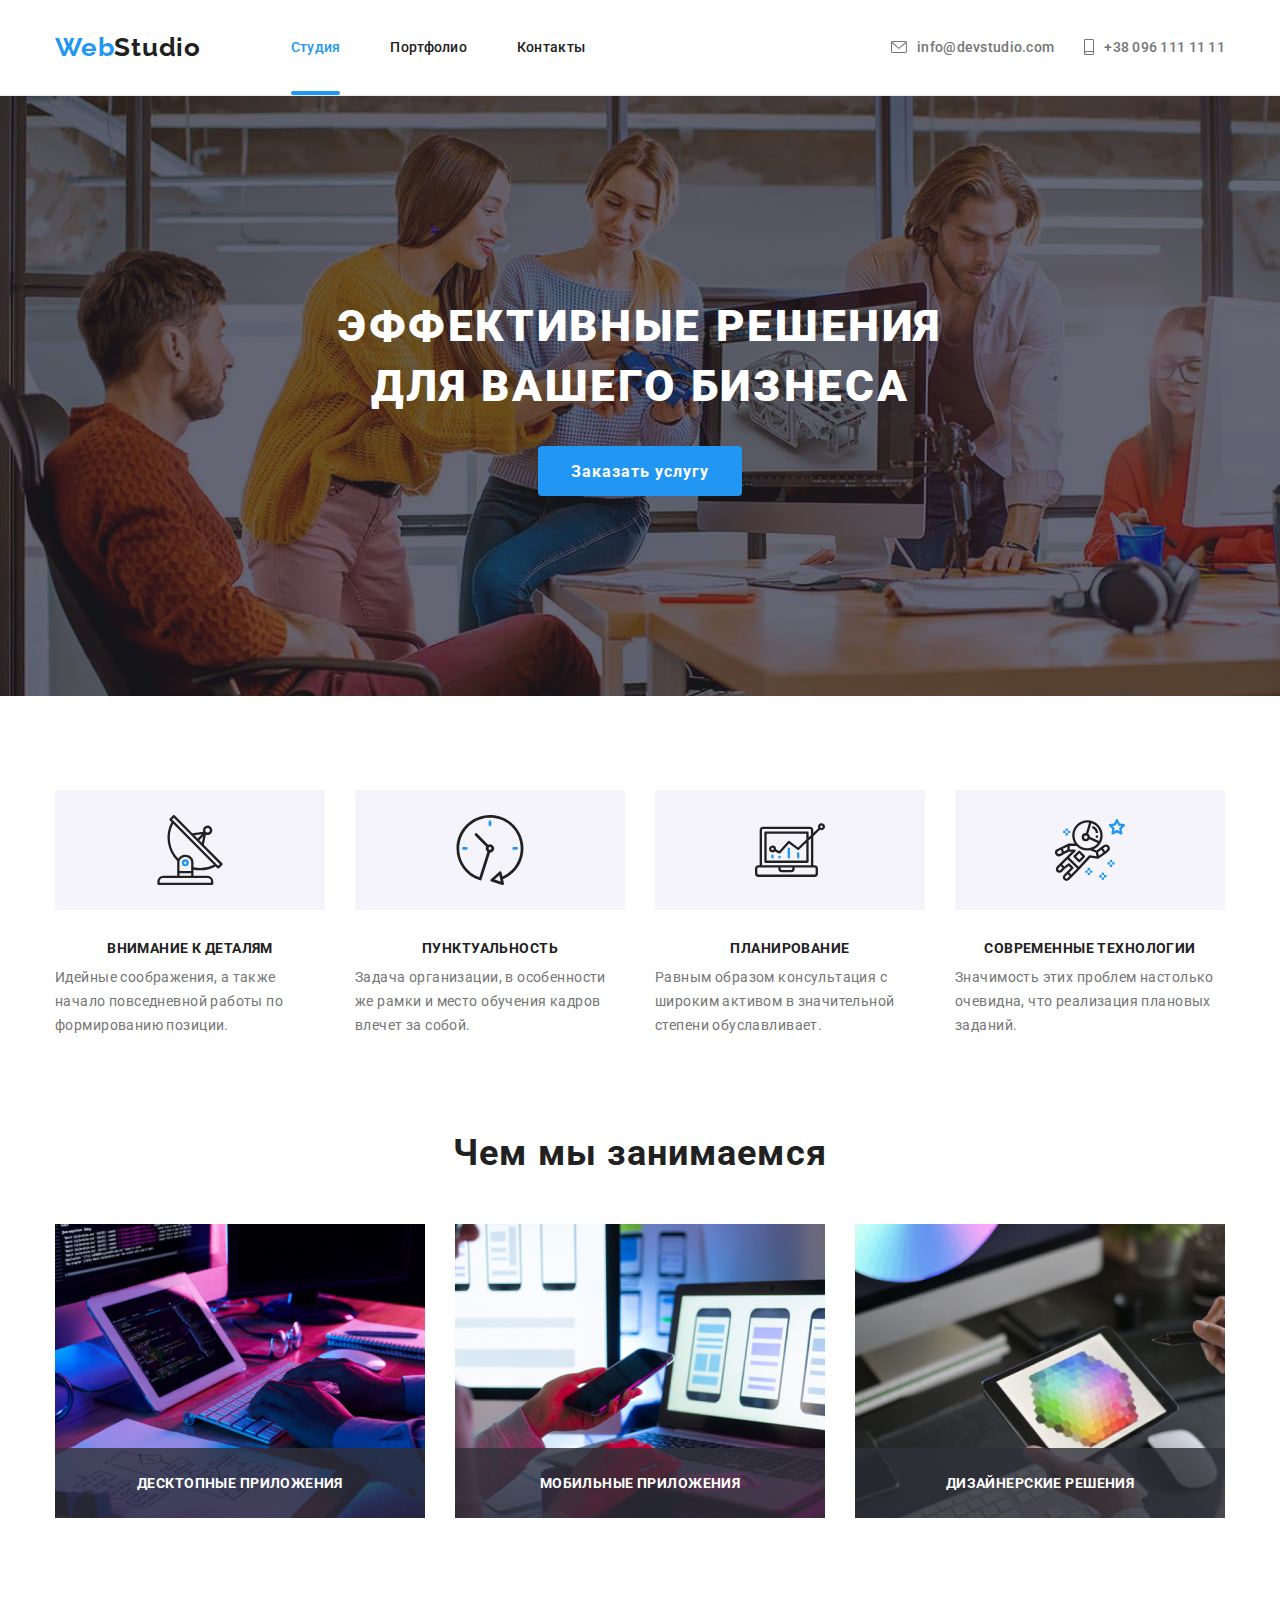
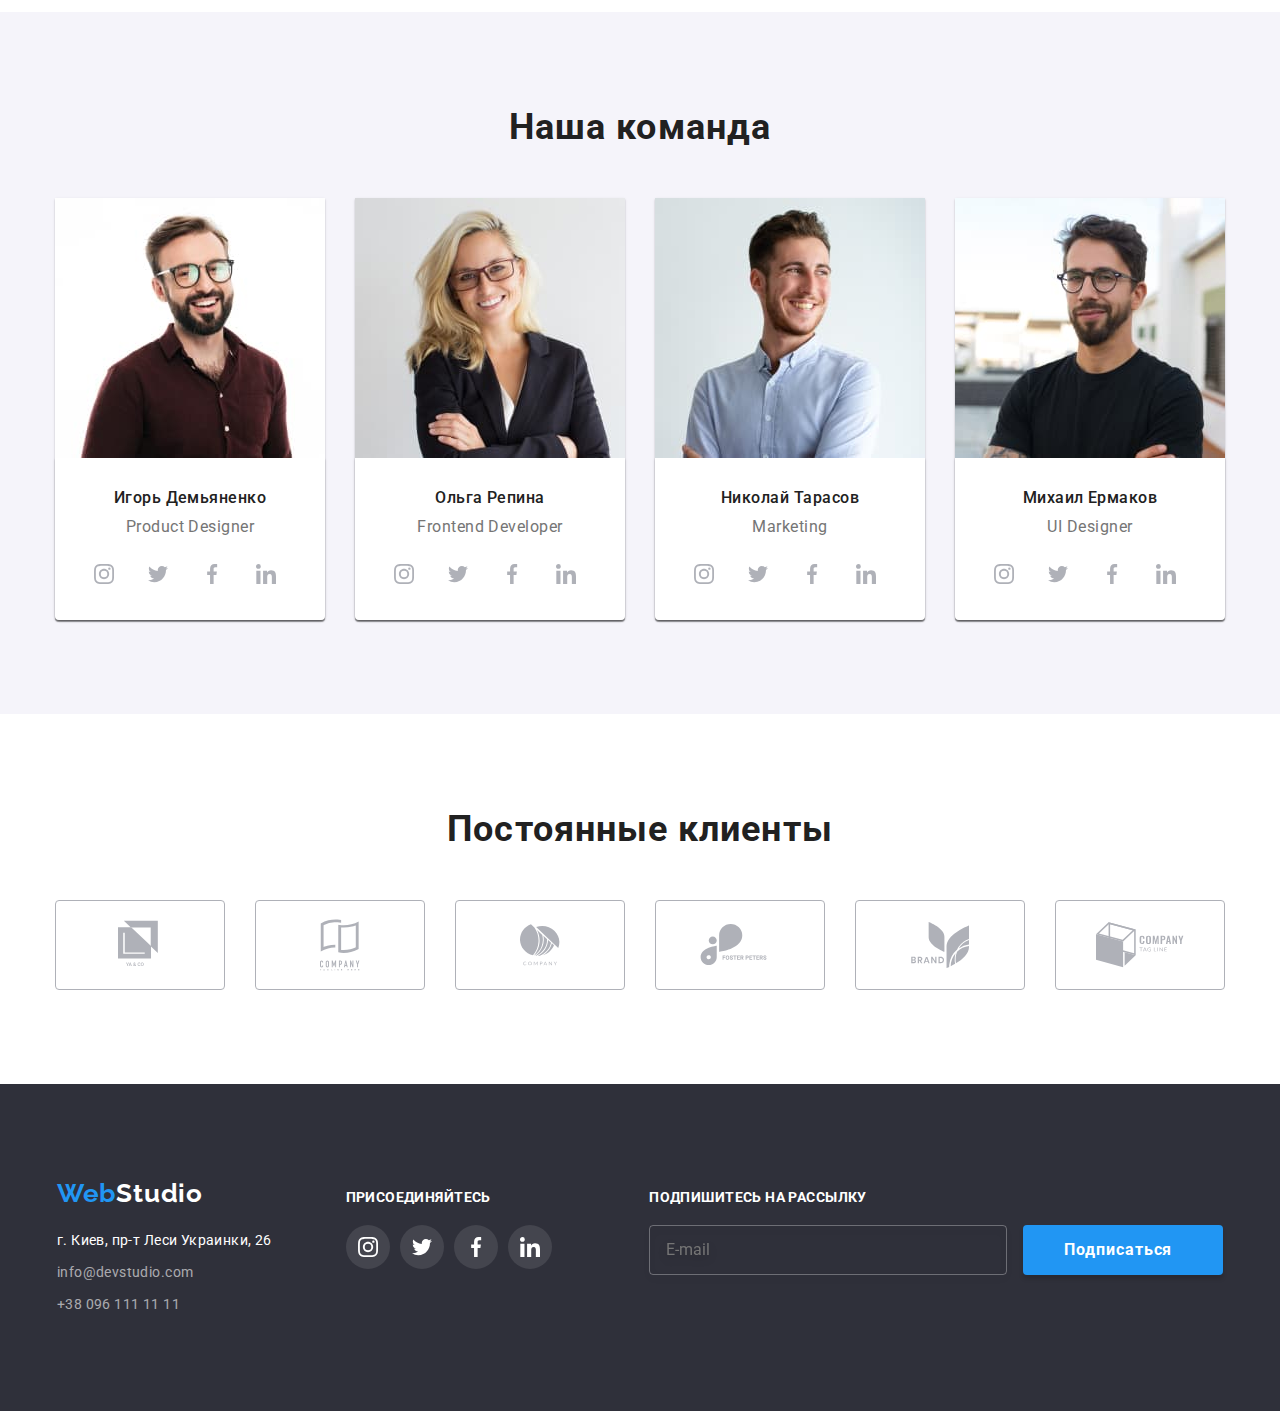
==== commit 582c14eb: "upd" ====
--- a/index.html
+++ b/index.html
@@ -139,37 +139,30 @@
           <ul class="about-list list">
             <li class="about-list-item">
               <div class="about-thumb">
-                <img
-                  class="about-img"
-                  src="./images/about-us/about-us-img1.jpg"
-                  alt="Компьютер"
-                  width="370"
-                  height="294"
-                />
+              <picture>
+                <source srcset="./images/about-us/about-us-img1.jpg 1x, ./images/about-us/about-us-img1@2x.jpg 2x" media="(min-width: 1200px)">
+                <img class="about-img" src="./images/about-us/about-us-img1.jpg" alt="Компьютер" width="370" height="294" />
+              </picture>
                 <p class="about-text">Десктопные приложения</p>
               </div>
             </li>
             <li class="about-list-item">
               <div class="about-thumb">
-                <img
-                  class="about-img"
-                  src="./images/about-us/about-us-img2.jpg"
-                  alt="Телефон"
-                  width="370"
-                  height="294"
-                />
+              <picture>
+                <source srcset="./images/about-us/about-us-img2.jpg 1x, ./images/about-us/about-us-img2@2x.jpg 2x"
+                  media="(min-width: 1200px)">
+                <img class="about-img" src="./images/about-us/about-us-img2.jpg" alt="Мобильный" width="370" height="294" />
+              </picture>
               <p class="about-text">Мобильные приложения</p>
               </div>
             </li>
             <li class="about-list-item">
               <div class="about-thumb">
-                <img
-                  class="about-img"
-                  src="./images/about-us/about-us-img3.jpg"
-                  alt="Планшет"
-                  width="370"
-                  height="294"
-                />
+              <picture>
+                <source srcset="./images/about-us/about-us-img3.jpg 1x, ./images/about-us/about-us-img3@2x.jpg 2x"
+                  media="(min-width: 1200px)">
+                <img class="about-img" src="./images/about-us/about-us-img3.jpg" alt="Планшет" width="370" height="294" />
+              </picture>
               <p class="about-text">Дизайнерские решения</p>
               </div>
             </li>
@@ -183,11 +176,14 @@
           <h2 class="title">Наша команда</h2>
           <ul class="team-list list">
             <li class="team-list-item">
-              <img
-                class="team-list-img"
-                src="./images/team/ihor-d.jpg"
-                alt="Фото Игоря"
-              />
+              <picture>
+                <source srcset="./images/team/desktop/igor-desktop.jpg 1x, ./images/team/desktop/igor-desktop@2x.jpg 2x" 
+                  media="(min-width: 1200px)">
+                <source srcset="./images/team/tablet/igor-tablet.jpg 1x, ./images/team/tablet/igor-tablet@2x.jpg 2x"
+                  media="(min-width: 768px)">
+                <source srcset="./images/team/mobile/igor-mobile.jpg 1x, ./images/team/mobile/igor-mobile@2x.jpg 2x"
+                  media="(min-width: 320px)">
+                <img class="team-list-img" src="./images/team/mobile/igor-mobile.jpg" alt="Фото Игоря" />
               <div class="team-list-content">
                 <h3 class="team-list-name">Игорь Демьяненко</h3>
                 <p class="team-list-position" lang="en">Product Designer</p>
@@ -224,11 +220,14 @@
               </div>
             </li>
             <li class="team-list-item">
-              <img
-                class="team-list-img"
-                src="./images/team/olha-r.jpg"
-                alt="Фото Ольги"
-              />
+              <picture>
+                <source srcset="./images/team/desktop/olga-desktop.jpg 1x, ./images/team/desktop/olga-desktop@2x.jpg 2x"
+                  media="(min-width: 1200px)">
+                <source srcset="./images/team/tablet/olga-tablet.jpg 1x, ./images/team/tablet/olga-tablet@2x.jpg 2x"
+                  media="(min-width: 768px)">
+                <source srcset="./images/team/mobile/olga-mobile.jpg 1x, ./images/team/mobile/olga-mobile@2x.jpg 2x"
+                  media="(min-width: 320px)">
+                <img class="team-list-img" src="./images/team/mobile/olga-mobile.jpg" alt="Фото Ольги" />
               <div class="team-list-content">
                 <h3 class="team-list-name">Ольга Репина</h3>
                 <p class="team-list-position" lang="en">Frontend Developer</p>
@@ -265,11 +264,14 @@
               </div>
             </li>
             <li class="team-list-item">
-              <img
-                class="team-list-img"
-                src="./images/team/nikolay-t.jpg"
-                alt="Фото Николая"
-              />
+              <picture>
+                <source srcset="./images/team/desktop/nikolay-desktop.jpg 1x, ./images/team/desktop/nikolay-desktop@2x.jpg 2x"
+                  media="(min-width: 1200px)">
+                <source srcset="./images/team/tablet/nikolay-tablet.jpg 1x, ./images/team/tablet/nikolay-tablet@2x.jpg 2x"
+                  media="(min-width: 768px)">
+                <source srcset="./images/team/mobile/nikolay-mobile.jpg 1x, ./images/team/mobile/nikolay-mobile@2x.jpg 2x"
+                  media="(min-width: 320px)">
+                <img class="team-list-img" src="./images/team/mobile/nikolay-mobile.jpg" alt="Фото Игоря" />
               <div class="team-list-content">
                 <h3 class="team-list-name">Николай Тарасов</h3>
                 <p class="team-list-position" lang="en">Marketing</p>
@@ -306,11 +308,14 @@
               </div>
             </li>
             <li class="team-list-item">
-              <img
-                class="team-list-img"
-                src="./images/team/michail-e.jpg"
-                alt="Фото Михаила"
-              />
+              <picture>
+                <source srcset="./images/team/desktop/mihail-desktop.jpg 1x, ./images/team/desktop/mihail-desktop@2x.jpg 2x"
+                  media="(min-width: 1200px)">
+                <source srcset="./images/team/tablet/mihail-tablet.jpg 1x, ./images/team/tablet/mihail-tablet@2x.jpg 2x"
+                  media="(min-width: 768px)">
+                <source srcset="./images/team/mobile/mihail-mobile.jpg 1x, ./images/team/mobile/mihail-mobile@2x.jpg 2x"
+                  media="(min-width: 320px)">
+                <img class="team-list-img" src="./images/team/mobile/mihail-mobile.jpg" alt="Фото Игоря" />
               <div class="team-list-content">
                 <h3 class="team-list-name">Михаил Ермаков</h3>
                 <p class="team-list-position" lang="en">UI Designer</p>
--- a/css/main.min.css
+++ b/css/main.min.css
@@ -1,2 +1,2 @@
-.visually-hidden{position:absolute !important;clip:rect(1px 1px 1px 1px);clip:rect(1px, 1px, 1px, 1px);padding:0 !important;border:0 !important;height:1px !important;width:1px !important;overflow:hidden}*,*::before,*::after{margin:0;padding:0}.list{list-style:none;color:inherit}.link{text-decoration:none}.address{font-style:normal}body{font-family:"Roboto",sans-serif;color:#757575;font-style:normal;max-width:1600px;margin:auto}body.modal-open{overflow:hidden}img{display:block;width:100%}.container{outline:1px solid black;padding:0 15px}@media screen and (max-width: 479px){.hero .container{text-align:center;padding:118px 0}.team .container,.client .container,.footer .container,.projects .container{padding-top:60px;padding-bottom:60px}}@media screen and (min-width: 480px){.container{width:480px;margin:0 auto}.hero .container{text-align:center;height:400px;padding:118px 0}.team .container,.client .container,.footer .container,.project .container{padding-top:60px;padding-bottom:60px}}@media screen and (min-width: 768px){.container{width:768px}.hero .container{padding:118px 0}}@media screen and (min-width: 1200px){.container{width:1200px}.hero .container{height:600px;padding:200px 0}.features .container,.team .container,.client .container,.footer .container,.projects .container{padding-top:94px;padding-bottom:94px}.about .container{padding-bottom:94px}}.logo{font-family:"Raleway",sans-serif;font-weight:700;font-size:26px;line-height:1.192;letter-spacing:0.03em}.logo-first{color:#2196f3}.logo-second{color:#212121}.title{font-family:Roboto;font-style:normal;font-weight:700;font-size:36px;line-height:1.167;text-align:center;letter-spacing:0.03em;color:#212121;margin-bottom:50px}.backdrop{overflow-y:scroll;position:fixed;width:100%;height:100%;left:0px;top:0px;background:rgba(0,0,0,0.2);transition:all 500ms linear}.backdrop.is-hidden{opacity:0;visibility:hidden;pointer-events:none;transition:all 500ms linear 500ms}.modal{padding:40px;position:absolute;top:50%;left:50%;transform:translate(-50%, -50%) scale(1);width:450px;height:609px;background-color:#fff;box-shadow:0px 1px 3px rgba(0,0,0,0.12),0px 1px 1px rgba(0,0,0,0.14),0px 2px 1px rgba(0,0,0,0.2);border-radius:4px;transition:all 500ms linear 500ms}.backdrop.is-hidden .modal{transform:translate(-50%, -50%) scale(0);transition:all 500ms linear 0ms}.close-btn{display:flex;align-items:center;justify-content:center;position:absolute;top:8px;right:8px;width:30px;height:30px;background-color:#fff;border:1px solid rgba(0,0,0,0.1);border-radius:50%;cursor:pointer;transition:fill 250ms cubic-bezier(0.4, 0, 0.2, 1)}.close-btn:focus,.close-btn:hover{fill:#2196f3}.contact-form{display:flex;flex-direction:column;width:100%;min-height:342px;margin:0 auto}.contact-form__title{text-align:center;margin-bottom:12px;font-weight:700;font-size:20px;line-height:1.5;letter-spacing:0.03em;color:#212121}.contact-form-field{font-weight:400;font-size:12px;line-height:1.167;letter-spacing:0.01em}.contact-form-field-wrapper{display:block;position:relative;margin-top:4px;margin-bottom:10px}.contact-form__input{width:100%;height:40px;padding-left:40px;border:1px solid rgba(33,33,33,0.2);border-radius:4px;transition:border 250ms cubic-bezier(0.4, 0, 0.2, 1)}.contact-form__message{padding:12px 16px;margin-bottom:20px;margin-top:4px;width:100%;height:120px;border:1px solid rgba(33,33,33,0.2);border-radius:4px;resize:none}.contact-form__input:focus,.contact-form__message:focus{outline:none;border:1px solid #2196f3}.contact-form-accept-lable{margin-bottom:30px;display:flex;align-items:center;justify-content:center;font-weight:400;font-size:12px;line-height:1.167;letter-spacing:0.03em}.contact-form-accept-lable::before{display:inline-block;content:"";width:16px;height:16px;margin-right:6px;border:2px solid black;border-radius:2px}.contact-form-accept:checked+.contact-form-accept-lable::before{background-image:url(../images/hero/accept-icon.svg);background-color:#2196f3;background-repeat:no-repeat;background-position:center;border:2px solid #2196f3}.contact-form__submit{align-self:center;height:50px;box-shadow:0px 4px 4px rgba(0,0,0,0.15);border-radius:4px;background-color:#2196f3;padding:10px 56px;cursor:pointer;border:none;font-weight:700;font-size:16px;line-height:1.875;letter-spacing:0.06em;color:#fff}.contact-form-icon{position:absolute;left:12px;top:50%;transform:translateY(-50%);transition:fill 250ms cubic-bezier(0.4, 0, 0.2, 1)}.contact-form__input:focus+.contact-form-icon{fill:#2196f3}.accept-link{color:#2196f3}@media screen and (max-width: 479px){.modal{width:100%}.contact-form-accept-lable{display:inline}}@media screen and (min-width: 1200px){.modal{width:528px;height:581px}.contact-form__title{line-height:1.15}.contact-form-accept-lable{font-size:14px;line-height:2}}.hero-btn{border-radius:4px;padding:10px 32px;border:1px solid transparent;background-color:#2196f3;color:#fff;min-width:200px;height:50px;font-weight:700;font-size:16px;line-height:1.875;letter-spacing:0.06em;cursor:pointer}.header{position:relative;border-bottom:1px solid #ececec}.header .address-logo{display:inline-block;margin-right:10px;transition:fill 250ms cubic-bezier(0.4, 0, 0.2, 1);fill:#757575}.header-mail-link:hover .address-logo,.header-tel-link:hover .address-logo,.header-mail-link:focus .address-logo,.header-tel-link:focus .address-logo{fill:#2196f3}.navigation-list-item-link{position:relative;color:#212121;font-weight:500;font-size:14px;line-height:1.143;letter-spacing:0.02em;transition:color 250ms cubic-bezier(0.4, 0, 0.2, 1)}.navigation-list-item-link.current-page{color:#2196f3}.navigation-list-item-link.current-page::after{position:absolute;display:block;left:0;content:"";background-color:#2196f3;width:100%;height:4px;border-radius:2px}.navigation-list-item-link:hover,.navigation-list-item-link:focus{color:#2196f3}.header-mail-link{display:flex;align-items:center;color:#757575;font-weight:500;font-size:14px;line-height:1.143;letter-spacing:0.02em;transition:color 250ms cubic-bezier(0.4, 0, 0.2, 1)}.header-mail-link:focus,.header-mail-link:hover{color:#2196f3}.header-tel-link{display:flex;align-items:center;color:#757575;font-weight:500;font-size:14px;line-height:1.143;letter-spacing:0.02em;transition:color 250ms cubic-bezier(0.4, 0, 0.2, 1)}.header-tel-link:focus,.header-tel-link:hover{color:#2196f3}@media screen and (min-width: 320px) and (max-width: 767px){.address{display:flex;justify-content:center}.address-list{display:flex;flex-direction:column;align-items:center}.address-list-item:not(:last-child){margin-bottom:16px}.header-mail-link,.header-tel-link{font-size:18px;line-height:1.167}.navigation{display:flex;justify-content:space-between;align-items:center;padding-top:16px;padding-bottom:16px}.navigation-list{margin-bottom:60px}.navigation-list-item-link{font-size:18px;line-height:1.167}.navigation-list-item:not(:last-child){margin-bottom:40px}.menu-button{display:inline-flex;margin:0;padding:0;border:none;background-color:transparent;transition:fill 250ms cubic-bezier(0.4, 0, 0.2, 1)}.menu-button:hover,.menu-button:focus{fill:#2196f3}.menu-button .icon-close{display:none}.menu-button.is-open .icon-close{display:block}.menu-button.is-open .icon-menu{display:none}.menu-container{z-index:100;display:none;background-color:#fff;box-shadow:0px 4px 8px rgba(0,0,0,0.04),0px 2px 4px rgba(0,0,0,0.08),0px 1px 3px rgba(0,0,0,0.16);position:absolute;top:100%;left:0;width:100%;padding:60px 0;text-align:center;font-size:20px}.menu-container.is-open{display:block}}@media screen and (min-width: 768px){.menu-button{display:none}.navigation{display:flex;align-items:center;padding-top:26px;padding-bottom:26px;justify-content:space-between}.navigation-list{display:flex;margin-right:84px}.navigation-list-item:not(:last-child){margin-right:50px}.navigation-list-item-link.current-page::after{margin-top:34px}.menu-container{display:flex;align-items:center}}@media screen and (min-width: 768px) and (max-width: 1199px){.navigation .address-list-item:not(:last-child){margin-bottom:10px}}@media screen and (min-width: 1200px){.navigation{display:flex;align-items:center;padding-top:32px;padding-bottom:32px}.navigation-list{display:flex;margin-right:306px}.address{margin-left:auto}.address-list{display:flex;align-items:center}.address-list-item:not(:last-child){margin-right:30px}.address-logo{display:inline-block;margin-right:10px;transition:fill 250ms cubic-bezier(0.4, 0, 0.2, 1);fill:#757575}}.hero-title{color:#fff;font-weight:900;font-size:26px;line-height:1.615;letter-spacing:0.06em;text-transform:uppercase;margin-bottom:30px}@media screen and (min-width: 320px){.hero{background-image:linear-gradient(to right, rgba(47,48,58,0.4), rgba(47,48,58,0.4)),url("../images/hero/bg-mobile.jpg");background-repeat:no-repeat;background-size:cover}}@media screen and (min-device-pixel-ratio: 2) and (min-width: 320px), screen and (min-resolution: 192dpi) and (min-width: 320px), screen and (min-resolution: 2dppx) and (min-width: 320px){.hero{background-image:linear-gradient(to right, rgba(47,48,58,0.4), rgba(47,48,58,0.4)),url("../images/hero/bg-mobile@2x.jpg")}}@media screen and (min-width: 768px){.hero{background-image:linear-gradient(to right, rgba(47,48,58,0.4), rgba(47,48,58,0.4)),url("../images/hero/bg-tablet.jpg");background-repeat:no-repeat;background-size:cover}}@media screen and (min-device-pixel-ratio: 2) and (min-width: 768px), screen and (min-resolution: 192dpi) and (min-width: 768px), screen and (min-resolution: 2dppx) and (min-width: 768px){.hero{background-image:linear-gradient(to right, rgba(47,48,58,0.4), rgba(47,48,58,0.4)),url("../images/hero/bg-tablet@2x.jpg")}}@media screen and (min-width: 1200px){.hero{background-image:linear-gradient(to right, rgba(47,48,58,0.4), rgba(47,48,58,0.4)),url("../images/hero/bg-desk.jpg");background-repeat:no-repeat;background-size:cover}.hero-title{font-size:44px;line-height:1.364}}@media screen and (min-device-pixel-ratio: 2) and (min-width: 1200px), screen and (min-resolution: 192dpi) and (min-width: 1200px), screen and (min-resolution: 2dppx) and (min-width: 1200px){.hero{background-image:linear-gradient(to right, rgba(47,48,58,0.4), rgba(47,48,58,0.4)),url("../images/hero/bg-desk@2x.jpg")}}.detail::before{background-image:url(../images/features/antenna.svg)}.time::before{background-image:url(../images/features/clock.svg)}.plan::before{background-image:url(../images/features/diagram.svg)}.tech::before{background-image:url(../images/features/astronaut.svg)}@media screen and (min-width: 320px) and (max-width: 1199px){.features-list{padding:60px 0}}@media screen and (min-width: 320px){.features-description{font-weight:400;font-size:14px;line-height:1.714;letter-spacing:0.03em}.features-title{text-align:center;margin-bottom:10px;font-weight:700;font-size:14px;line-height:1.143;letter-spacing:0.03em;text-transform:uppercase;color:#212121}.features-list-item::before{display:block;content:"";height:120px;background-color:#f5f4fa;margin-bottom:30px;background-repeat:no-repeat;background-position:center}}@media screen and (min-width: 480px) and (max-width: 767px){.features-list-item:not(:last-child){margin-bottom:30px}}@media screen and (min-width: 768px){.features-list{display:flex;flex-wrap:wrap;justify-content:space-between}.features-list-item{max-width:354px}}@media screen and (min-width: 768px) and (max-width: 1199px){.features-list-item:not(:nth-last-child(-n+2)){margin-bottom:30px}}@media screen and (min-width: 1200px){.features-list{display:flex;justify-content:space-between}.features-list-item:not(:last-child){margin-right:30px}.features-list-item{max-width:270px}}.about{display:none}@media screen and (min-width: 1200px){.about{display:block}.about-list{display:flex;justify-content:space-between}.about-list-item:not(:last-child){margin-right:30px}.about-thumb{position:relative}.about-text{display:flex;justify-content:center;align-items:center;position:absolute;width:370px;height:70px;bottom:0;background:rgba(47,48,58,0.8);font-weight:700;font-size:14px;line-height:16px;letter-spacing:0.03em;text-transform:uppercase;color:#fff}}.team{background-color:#f5f4fa}.team-list-name{font-weight:500;font-size:16px;line-height:1.187;text-align:center;letter-spacing:0.03em;color:#212121}.team-list-position{font-weight:400;font-size:16px;line-height:1.187;text-align:center;letter-spacing:0.03em;margin-bottom:16px}.team-list-name{margin-bottom:10px}.team-social-list{display:flex;align-items:center;justify-content:center}.team-social-list-item-link{display:flex;align-items:center;justify-content:center;width:44px;height:44px;border-radius:50%;margin-right:10px;transition:background-color 250ms cubic-bezier(0.4, 0, 0.2, 1)}.team-social-list-item-link:hover,.team-social-list-item-link:focus{background-color:#2196f3}.social-link{fill:#afb1b8;transition:fill 250ms cubic-bezier(0.4, 0, 0.2, 1)}.team-social-list-item-link:hover .social-link,.team-social-list-item-link:focus .social-link{fill:#f5f4fa}@media screen and (min-width: 320px){.team-list-item{display:block;box-shadow:0px 1px 3px rgba(0,0,0,0.12),0px 1px 1px rgba(0,0,0,0.14),0px 2px 1px rgba(0,0,0,0.2);border-radius:0px 0px 4px 4px}.team-list-content{padding-top:30px;padding-bottom:24px;text-align:center;width:100%;background-color:#fff;box-shadow:0px 1px 3px rgba(0,0,0,0.12),0px 1px 1px rgba(0,0,0,0.14),0px 2px 1px rgba(0,0,0,0.2);border-radius:0px 0px 4px 4px}}@media screen and (min-width: 320px) and (max-width: 767px){.team-list-item:not(:last-child){margin-bottom:30px}}@media screen and (min-width: 768px){.team-list{display:flex}.team-list-item{width:354px}}@media screen and (min-width: 768px) and (max-width: 1199px){.team-list{flex-wrap:wrap}.team-list-item:not(:nth-last-child(-n+2)){margin-bottom:30px}.team-list-item:not(:nth-last-child(2n+1)){margin-right:30px}}@media screen and (min-width: 1200px){.team-list-item{width:270px}.team-list-item:not(:last-child){margin-right:30px}}.client-list{display:flex}.client .title{font-size:28px;line-height:1.179}.client-logo{fill:#afb1b8;transition:fill 250ms cubic-bezier(0.4, 0, 0.2, 1)}.client-list-item-link:hover .client-logo,.client-list-item-link:focus .client-logo{fill:#2196f3}@media screen and (min-width: 320px) and (max-width: 1199px){.client-list{flex-wrap:wrap}}.client-list-item-link{display:flex;align-items:center;justify-content:center;height:90px;border:1px solid #afb1b8;box-sizing:border-box;border-radius:4px;transition:background-color 250ms cubic-bezier(0.4, 0, 0.2, 1)}.client-list-item-link:hover,.client-list-item-link:focus{border:1px solid #2196f3}@media screen and (min-width: 320px) and (max-width: 767px){.client-list-item{width:calc(53.3% - 30px)}.client-list-item:not(:nth-child(2n)){margin-right:30px}.client-list-item:not(:nth-child(n+5)){margin-bottom:30px}}@media screen and (min-width: 768px) and (max-width: 1199px){.client-list-item{width:226px}.client-list-item:not(:nth-child(3n)){margin-right:30px}.client-list-item:not(:nth-child(n+4)){margin-bottom:30px}}@media screen and (min-width: 1200px){.client-list{display:flex;justify-content:center;align-items:center}.client-list-item{width:170px}.client-list-item:not(:last-child){margin-right:30px}.client .title{font-size:36px;line-height:1.167}}.footer{background-color:#2f303a}.footer-text-item{display:block;font-weight:700;font-size:14px;line-height:1.143;letter-spacing:0.03em;text-transform:uppercase;margin-bottom:20px;color:#fff}.footer .social-link{fill:#fff;transition:fill 250ms cubic-bezier(0.4, 0, 0.2, 1)}.address-list-link{font-weight:400;font-size:14px;line-height:1.714;letter-spacing:0.03em;color:#fff;transition:color 250ms cubic-bezier(0.4, 0, 0.2, 1)}.address-list-link:hover,.address-list-link:focus{color:#2196f3}.footer-mail-link,.footer-tel-link{font-weight:400;font-size:14px;line-height:1.714;letter-spacing:0.03em;color:rgba(255,255,255,0.6);transition:color 250ms cubic-bezier(0.4, 0, 0.2, 1)}.footer-mail-link:hover,.footer-mail-link:focus,.footer-tel-link:hover,.footer-tel-link:focus{color:#2196f3}.footer .logo{display:block;margin-bottom:20px}.footer .logo-foot-second{color:#fff}.footer-social-list{display:flex;justify-content:center}.footer-social-list-item:not(:last-child){margin-right:10px}.footer-social-list-item-link{display:flex;align-items:center;justify-content:center;width:44px;height:44px;border-radius:50%;background:rgba(255,255,255,0.1);transition:background-color 250ms cubic-bezier(0.4, 0, 0.2, 1)}.footer-social-list-item-link:hover,.footer-social-list-item-link:focus{background-color:#2196f3}.footer-form__input{padding-left:16px;width:100%;height:50px;border:1px solid rgba(255,255,255,0.3);box-sizing:border-box;filter:drop-shadow(0px 4px 4px rgba(0,0,0,0.15));border-radius:4px;background-color:inherit;color:#fff}.footer-form__submit{align-items:center;justify-content:center;width:200px;height:50px;background:#2196f3;box-shadow:0px 4px 4px rgba(0,0,0,0.15);border-radius:4px;font-weight:700;font-size:16px;line-height:1.875;letter-spacing:0.06em;border:none;color:#fff;cursor:pointer}.footer-form__submit::after{margin-left:10px;content:"";width:24px;height:24px;background-image:url(../images/footer/send-icon.svg)}.adress-list-item:not(:last-child){margin-bottom:8px}.footer-subscribe{justify-content:center;align-items:center;text-align:center}@media screen and (min-width: 320px) and (max-width: 1199px){.footer__container{text-align:center;flex-wrap:wrap}.footer-address,.footer-social{margin-bottom:60px}.footer-form__input{margin-bottom:20px}}@media screen and (min-width: 768px){.footer-subscribe{display:flex;justify-content:space-around}.footer__container{display:flex;justify-content:space-around;align-items:baseline}}@media screen and (min-width: 1200px){.footer__container{display:flex;align-items:baseline}.footer-subscribe{display:flex;align-items:center;justify-content:center}.footer-form__input{margin-right:12px;width:358px}.footer-social{margin-right:94px}.footer-address{margin-right:70px}.footer-form .footer-text-item{text-align:start}}
+.visually-hidden{position:absolute !important;clip:rect(1px 1px 1px 1px);clip:rect(1px, 1px, 1px, 1px);padding:0 !important;border:0 !important;height:1px !important;width:1px !important;overflow:hidden}*,*::before,*::after{margin:0;padding:0}.list{list-style:none;color:inherit}.link{text-decoration:none}.address{font-style:normal}body{font-family:"Roboto",sans-serif;color:#757575;font-style:normal;max-width:1600px;margin:auto}body.modal-open{overflow:hidden}img{display:block;width:100%}.container{padding:0 15px}@media screen and (max-width: 479px){.hero .container{text-align:center;padding:118px 0}.team .container,.client .container,.footer .container,.projects .container{padding-top:60px;padding-bottom:60px}}@media screen and (min-width: 480px){.container{width:480px;margin:0 auto}.hero .container{text-align:center;height:400px;padding:118px 0}.team .container,.client .container,.footer .container,.project .container{padding-top:60px;padding-bottom:60px}}@media screen and (min-width: 768px){.container{width:768px}.hero .container{padding:118px 0}}@media screen and (min-width: 1200px){.container{width:1200px}.hero .container{height:600px;padding:200px 0}.features .container,.team .container,.client .container,.footer .container,.projects .container{padding-top:94px;padding-bottom:94px}.about .container{padding-bottom:94px}}.logo{font-family:"Raleway",sans-serif;font-weight:700;font-size:26px;line-height:1.192;letter-spacing:0.03em}.logo-first{color:#2196f3}.logo-second{color:#212121}.title{font-family:Roboto;font-style:normal;font-weight:700;font-size:36px;line-height:1.167;text-align:center;letter-spacing:0.03em;color:#212121;margin-bottom:50px}.backdrop{overflow-y:scroll;position:fixed;width:100%;height:100%;left:0px;top:0px;background:rgba(0,0,0,0.2);transition:all 500ms linear}.backdrop.is-hidden{opacity:0;visibility:hidden;pointer-events:none;transition:all 500ms linear 500ms}.modal{padding:40px;position:absolute;top:50%;left:50%;transform:translate(-50%, -50%) scale(1);width:450px;height:609px;background-color:#fff;box-shadow:0px 1px 3px rgba(0,0,0,0.12),0px 1px 1px rgba(0,0,0,0.14),0px 2px 1px rgba(0,0,0,0.2);border-radius:4px;transition:all 500ms linear 500ms}.backdrop.is-hidden .modal{transform:translate(-50%, -50%) scale(0);transition:all 500ms linear 0ms}.close-btn{display:flex;align-items:center;justify-content:center;position:absolute;top:8px;right:8px;width:30px;height:30px;background-color:#fff;border:1px solid rgba(0,0,0,0.1);border-radius:50%;cursor:pointer;transition:fill 250ms cubic-bezier(0.4, 0, 0.2, 1)}.close-btn:focus,.close-btn:hover{fill:#2196f3}.contact-form{display:flex;flex-direction:column;width:100%;min-height:342px;margin:0 auto}.contact-form__title{text-align:center;margin-bottom:12px;font-weight:700;font-size:20px;line-height:1.5;letter-spacing:0.03em;color:#212121}.contact-form-field{font-weight:400;font-size:12px;line-height:1.167;letter-spacing:0.01em}.contact-form-field-wrapper{display:block;position:relative;margin-top:4px;margin-bottom:10px}.contact-form__input{width:100%;height:40px;padding-left:40px;border:1px solid rgba(33,33,33,0.2);border-radius:4px;transition:border 250ms cubic-bezier(0.4, 0, 0.2, 1)}.contact-form__message{padding:12px 16px;margin-bottom:20px;margin-top:4px;width:100%;height:120px;border:1px solid rgba(33,33,33,0.2);border-radius:4px;resize:none}.contact-form__input:focus,.contact-form__message:focus{outline:none;border:1px solid #2196f3}.contact-form-accept-lable{margin-bottom:30px;display:flex;align-items:center;justify-content:center;font-weight:400;font-size:12px;line-height:1.167;letter-spacing:0.03em}.contact-form-accept-lable::before{display:inline-block;content:"";width:16px;height:16px;margin-right:6px;border:2px solid black;border-radius:2px}.contact-form-accept:checked+.contact-form-accept-lable::before{background-image:url(../images/hero/accept-icon.svg);background-color:#2196f3;background-repeat:no-repeat;background-position:center;border:2px solid #2196f3}.contact-form__submit{align-self:center;height:50px;box-shadow:0px 4px 4px rgba(0,0,0,0.15);border-radius:4px;background-color:#2196f3;padding:10px 56px;cursor:pointer;border:none;font-weight:700;font-size:16px;line-height:1.875;letter-spacing:0.06em;color:#fff}.contact-form-icon{position:absolute;left:12px;top:50%;transform:translateY(-50%);transition:fill 250ms cubic-bezier(0.4, 0, 0.2, 1)}.contact-form__input:focus+.contact-form-icon{fill:#2196f3}.accept-link{color:#2196f3}@media screen and (max-width: 479px){.modal{width:100%}.contact-form-accept-lable{display:inline}}@media screen and (min-width: 1200px){.modal{width:528px;height:581px}.contact-form__title{line-height:1.15}.contact-form-accept-lable{font-size:14px;line-height:2}}.hero-btn{border-radius:4px;padding:10px 32px;border:1px solid transparent;background-color:#2196f3;color:#fff;min-width:200px;height:50px;font-weight:700;font-size:16px;line-height:1.875;letter-spacing:0.06em;cursor:pointer}.header{position:relative;border-bottom:1px solid #ececec}.header .address-logo{display:inline-block;margin-right:10px;transition:fill 250ms cubic-bezier(0.4, 0, 0.2, 1);fill:#757575}.header-mail-link:hover .address-logo,.header-tel-link:hover .address-logo,.header-mail-link:focus .address-logo,.header-tel-link:focus .address-logo{fill:#2196f3}.navigation-list-item-link{position:relative;color:#212121;font-weight:500;font-size:14px;line-height:1.143;letter-spacing:0.02em;transition:color 250ms cubic-bezier(0.4, 0, 0.2, 1)}.navigation-list-item-link.current-page{color:#2196f3}.navigation-list-item-link.current-page::after{position:absolute;display:block;left:0;content:"";background-color:#2196f3;width:100%;height:4px;border-radius:2px}.navigation-list-item-link:hover,.navigation-list-item-link:focus{color:#2196f3}.header-mail-link{display:flex;align-items:center;color:#757575;font-weight:500;font-size:14px;line-height:1.143;letter-spacing:0.02em;transition:color 250ms cubic-bezier(0.4, 0, 0.2, 1)}.header-mail-link:focus,.header-mail-link:hover{color:#2196f3}.header-tel-link{display:flex;align-items:center;color:#757575;font-weight:500;font-size:14px;line-height:1.143;letter-spacing:0.02em;transition:color 250ms cubic-bezier(0.4, 0, 0.2, 1)}.header-tel-link:focus,.header-tel-link:hover{color:#2196f3}@media screen and (min-width: 320px) and (max-width: 767px){.address{display:flex;justify-content:center}.address-list{display:flex;flex-direction:column;align-items:center}.address-list-item:not(:last-child){margin-bottom:16px}.header-mail-link,.header-tel-link{font-size:18px;line-height:1.167}.navigation{display:flex;justify-content:space-between;align-items:center;padding-top:16px;padding-bottom:16px}.navigation-list{margin-bottom:60px}.navigation-list-item-link{font-size:18px;line-height:1.167}.navigation-list-item:not(:last-child){margin-bottom:40px}.menu-button{display:inline-flex;margin:0;padding:0;border:none;background-color:transparent;transition:fill 250ms cubic-bezier(0.4, 0, 0.2, 1)}.menu-button:hover,.menu-button:focus{fill:#2196f3}.menu-button .icon-close{display:none}.menu-button.is-open .icon-close{display:block}.menu-button.is-open .icon-menu{display:none}.menu-container{z-index:100;display:none;background-color:#fff;box-shadow:0px 4px 8px rgba(0,0,0,0.04),0px 2px 4px rgba(0,0,0,0.08),0px 1px 3px rgba(0,0,0,0.16);position:absolute;top:100%;left:0;width:100%;padding:60px 0;text-align:center;font-size:20px}.menu-container.is-open{display:block}}@media screen and (min-width: 768px){.menu-button{display:none}.navigation{display:flex;align-items:center;padding-top:26px;padding-bottom:26px;justify-content:space-between}.navigation-list{display:flex;margin-right:84px}.navigation-list-item:not(:last-child){margin-right:50px}.navigation-list-item-link.current-page::after{margin-top:34px}.menu-container{display:flex;align-items:center}}@media screen and (min-width: 768px) and (max-width: 1199px){.navigation .address-list-item:not(:last-child){margin-bottom:10px}}@media screen and (min-width: 1200px){.navigation{display:flex;align-items:center;padding-top:32px;padding-bottom:32px}.navigation-list{display:flex;margin-right:306px}.address{margin-left:auto}.address-list{display:flex;align-items:center}.address-list-item:not(:last-child){margin-right:30px}.address-logo{display:inline-block;margin-right:10px;transition:fill 250ms cubic-bezier(0.4, 0, 0.2, 1);fill:#757575}}.hero-title{color:#fff;font-weight:900;font-size:26px;line-height:1.615;letter-spacing:0.06em;text-transform:uppercase;margin-bottom:30px}@media screen and (min-width: 320px){.hero{background-image:linear-gradient(to right, rgba(47,48,58,0.4), rgba(47,48,58,0.4)),url("../images/hero/bg-mobile.jpg");background-repeat:no-repeat;background-size:cover}}@media screen and (min-device-pixel-ratio: 2) and (min-width: 320px), screen and (min-resolution: 192dpi) and (min-width: 320px), screen and (min-resolution: 2dppx) and (min-width: 320px){.hero{background-image:linear-gradient(to right, rgba(47,48,58,0.4), rgba(47,48,58,0.4)),url("../images/hero/bg-mobile@2x.jpg")}}@media screen and (min-width: 768px){.hero{background-image:linear-gradient(to right, rgba(47,48,58,0.4), rgba(47,48,58,0.4)),url("../images/hero/bg-tablet.jpg");background-repeat:no-repeat;background-size:cover}}@media screen and (min-device-pixel-ratio: 2) and (min-width: 768px), screen and (min-resolution: 192dpi) and (min-width: 768px), screen and (min-resolution: 2dppx) and (min-width: 768px){.hero{background-image:linear-gradient(to right, rgba(47,48,58,0.4), rgba(47,48,58,0.4)),url("../images/hero/bg-tablet@2x.jpg")}}@media screen and (min-width: 1200px){.hero{background-image:linear-gradient(to right, rgba(47,48,58,0.4), rgba(47,48,58,0.4)),url("../images/hero/bg-desk.jpg");background-repeat:no-repeat;background-size:cover}.hero-title{font-size:44px;line-height:1.364}}@media screen and (min-device-pixel-ratio: 2) and (min-width: 1200px), screen and (min-resolution: 192dpi) and (min-width: 1200px), screen and (min-resolution: 2dppx) and (min-width: 1200px){.hero{background-image:linear-gradient(to right, rgba(47,48,58,0.4), rgba(47,48,58,0.4)),url("../images/hero/bg-desk@2x.jpg")}}.detail::before{background-image:url(../images/features/antenna.svg)}.time::before{background-image:url(../images/features/clock.svg)}.plan::before{background-image:url(../images/features/diagram.svg)}.tech::before{background-image:url(../images/features/astronaut.svg)}@media screen and (min-width: 320px) and (max-width: 1199px){.features-list{padding:60px 0}}@media screen and (min-width: 320px){.features-description{font-weight:400;font-size:14px;line-height:1.714;letter-spacing:0.03em}.features-title{text-align:center;margin-bottom:10px;font-weight:700;font-size:14px;line-height:1.143;letter-spacing:0.03em;text-transform:uppercase;color:#212121}.features-list-item::before{display:block;content:"";height:120px;background-color:#f5f4fa;margin-bottom:30px;background-repeat:no-repeat;background-position:center}}@media screen and (min-width: 480px) and (max-width: 767px){.features-list-item:not(:last-child){margin-bottom:30px}}@media screen and (min-width: 768px){.features-list{display:flex;flex-wrap:wrap;justify-content:space-between}.features-list-item{max-width:354px}}@media screen and (min-width: 768px) and (max-width: 1199px){.features-list-item:not(:nth-last-child(-n+2)){margin-bottom:30px}}@media screen and (min-width: 1200px){.features-list{display:flex;justify-content:space-between}.features-list-item:not(:last-child){margin-right:30px}.features-list-item{max-width:270px}}.about{display:none}@media screen and (min-width: 1200px){.about{display:block}.about-list{display:flex;justify-content:space-between}.about-list-item:not(:last-child){margin-right:30px}.about-thumb{position:relative}.about-text{display:flex;justify-content:center;align-items:center;position:absolute;width:370px;height:70px;bottom:0;background:rgba(47,48,58,0.8);font-weight:700;font-size:14px;line-height:16px;letter-spacing:0.03em;text-transform:uppercase;color:#fff}}.team{background-color:#f5f4fa}.team-list-name{font-weight:500;font-size:16px;line-height:1.187;text-align:center;letter-spacing:0.03em;color:#212121}.team-list-position{font-weight:400;font-size:16px;line-height:1.187;text-align:center;letter-spacing:0.03em;margin-bottom:16px}.team-list-name{margin-bottom:10px}.team-social-list{display:flex;align-items:center;justify-content:center}.team-social-list-item-link{display:flex;align-items:center;justify-content:center;width:44px;height:44px;border-radius:50%;margin-right:10px;transition:background-color 250ms cubic-bezier(0.4, 0, 0.2, 1)}.team-social-list-item-link:hover,.team-social-list-item-link:focus{background-color:#2196f3}.social-link{fill:#afb1b8;transition:fill 250ms cubic-bezier(0.4, 0, 0.2, 1)}.team-social-list-item-link:hover .social-link,.team-social-list-item-link:focus .social-link{fill:#f5f4fa}@media screen and (min-width: 320px){.team-list-item{display:block;box-shadow:0px 1px 3px rgba(0,0,0,0.12),0px 1px 1px rgba(0,0,0,0.14),0px 2px 1px rgba(0,0,0,0.2);border-radius:0px 0px 4px 4px}.team-list-content{padding-top:30px;padding-bottom:24px;text-align:center;width:100%;background-color:#fff;box-shadow:0px 1px 3px rgba(0,0,0,0.12),0px 1px 1px rgba(0,0,0,0.14),0px 2px 1px rgba(0,0,0,0.2);border-radius:0px 0px 4px 4px}}@media screen and (min-width: 320px) and (max-width: 767px){.team-list-item:not(:last-child){margin-bottom:30px}}@media screen and (min-width: 768px){.team-list{display:flex}.team-list-item{width:354px}}@media screen and (min-width: 768px) and (max-width: 1199px){.team-list{flex-wrap:wrap}.team-list-item:not(:nth-last-child(-n+2)){margin-bottom:30px}.team-list-item:not(:nth-last-child(2n+1)){margin-right:30px}}@media screen and (min-width: 1200px){.team-list-item{width:270px}.team-list-item:not(:last-child){margin-right:30px}}.client-list{display:flex}.client .title{font-size:28px;line-height:1.179}.client-logo{fill:#afb1b8;transition:fill 250ms cubic-bezier(0.4, 0, 0.2, 1)}.client-list-item-link:hover .client-logo,.client-list-item-link:focus .client-logo{fill:#2196f3}@media screen and (min-width: 320px) and (max-width: 1199px){.client-list{flex-wrap:wrap}}.client-list-item-link{display:flex;align-items:center;justify-content:center;height:90px;border:1px solid #afb1b8;box-sizing:border-box;border-radius:4px;transition:background-color 250ms cubic-bezier(0.4, 0, 0.2, 1)}.client-list-item-link:hover,.client-list-item-link:focus{border:1px solid #2196f3}@media screen and (min-width: 320px) and (max-width: 767px){.client-list-item{width:calc(53.3% - 30px)}.client-list-item:not(:nth-child(2n)){margin-right:30px}.client-list-item:not(:nth-child(n+5)){margin-bottom:30px}}@media screen and (min-width: 768px) and (max-width: 1199px){.client-list-item{width:226px}.client-list-item:not(:nth-child(3n)){margin-right:30px}.client-list-item:not(:nth-child(n+4)){margin-bottom:30px}}@media screen and (min-width: 1200px){.client-list{display:flex;justify-content:center;align-items:center}.client-list-item{width:170px}.client-list-item:not(:last-child){margin-right:30px}.client .title{font-size:36px;line-height:1.167}}.footer{background-color:#2f303a}.footer-text-item{display:block;font-weight:700;font-size:14px;line-height:1.143;letter-spacing:0.03em;text-transform:uppercase;margin-bottom:20px;color:#fff}.footer .social-link{fill:#fff;transition:fill 250ms cubic-bezier(0.4, 0, 0.2, 1)}.address-list-link{font-weight:400;font-size:14px;line-height:1.714;letter-spacing:0.03em;color:#fff;transition:color 250ms cubic-bezier(0.4, 0, 0.2, 1)}.address-list-link:hover,.address-list-link:focus{color:#2196f3}.footer-mail-link,.footer-tel-link{font-weight:400;font-size:14px;line-height:1.714;letter-spacing:0.03em;color:rgba(255,255,255,0.6);transition:color 250ms cubic-bezier(0.4, 0, 0.2, 1)}.footer-mail-link:hover,.footer-mail-link:focus,.footer-tel-link:hover,.footer-tel-link:focus{color:#2196f3}.footer .logo{display:block;margin-bottom:20px}.footer .logo-foot-second{color:#fff}.footer-social-list{display:flex;justify-content:center}.footer-social-list-item:not(:last-child){margin-right:10px}.footer-social-list-item-link{display:flex;align-items:center;justify-content:center;width:44px;height:44px;border-radius:50%;background:rgba(255,255,255,0.1);transition:background-color 250ms cubic-bezier(0.4, 0, 0.2, 1)}.footer-social-list-item-link:hover,.footer-social-list-item-link:focus{background-color:#2196f3}.footer-form__input{padding-left:16px;width:100%;height:50px;border:1px solid rgba(255,255,255,0.3);box-sizing:border-box;filter:drop-shadow(0px 4px 4px rgba(0,0,0,0.15));border-radius:4px;background-color:inherit;color:#fff}.footer-form__submit{align-items:center;justify-content:center;width:200px;height:50px;background:#2196f3;box-shadow:0px 4px 4px rgba(0,0,0,0.15);border-radius:4px;font-weight:700;font-size:16px;line-height:1.875;letter-spacing:0.06em;border:none;color:#fff;cursor:pointer}.footer-form__submit::after{margin-left:10px;content:"";width:24px;height:24px;background-image:url(../images/footer/send-icon.svg)}.adress-list-item:not(:last-child){margin-bottom:8px}.footer-subscribe{justify-content:center;align-items:center;text-align:center}@media screen and (min-width: 320px) and (max-width: 1199px){.footer__container{text-align:center;flex-wrap:wrap}.footer-address,.footer-social{margin-bottom:60px}.footer-form__input{margin-bottom:20px}}@media screen and (min-width: 768px){.footer-subscribe{display:flex;justify-content:space-around}.footer__container{display:flex;justify-content:space-around;align-items:baseline}}@media screen and (min-width: 1200px){.footer__container{display:flex;align-items:baseline}.footer-subscribe{display:flex;align-items:center;justify-content:center}.footer-form__input{margin-right:12px;width:358px}.footer-social{margin-right:94px}.footer-address{margin-right:70px}.footer-form .footer-text-item{text-align:start}}
 /*# sourceMappingURL=main.min.css.map */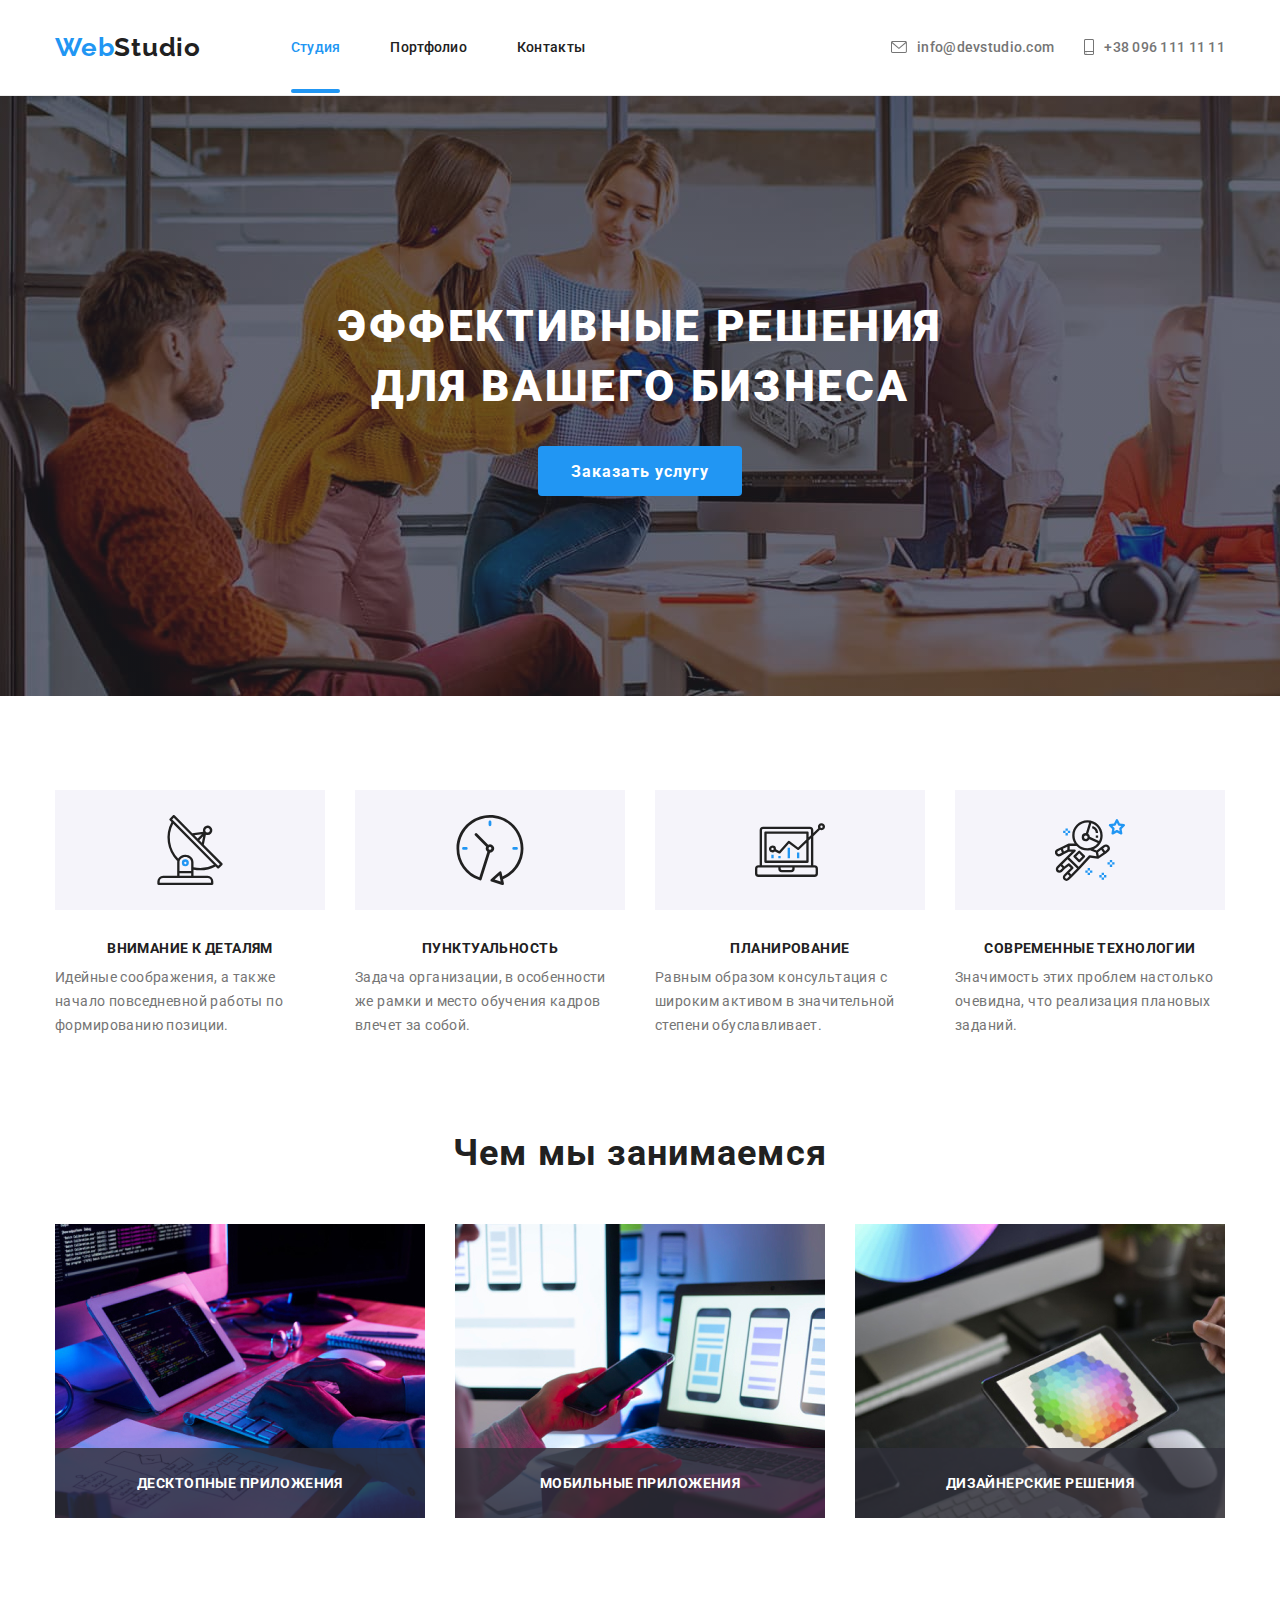
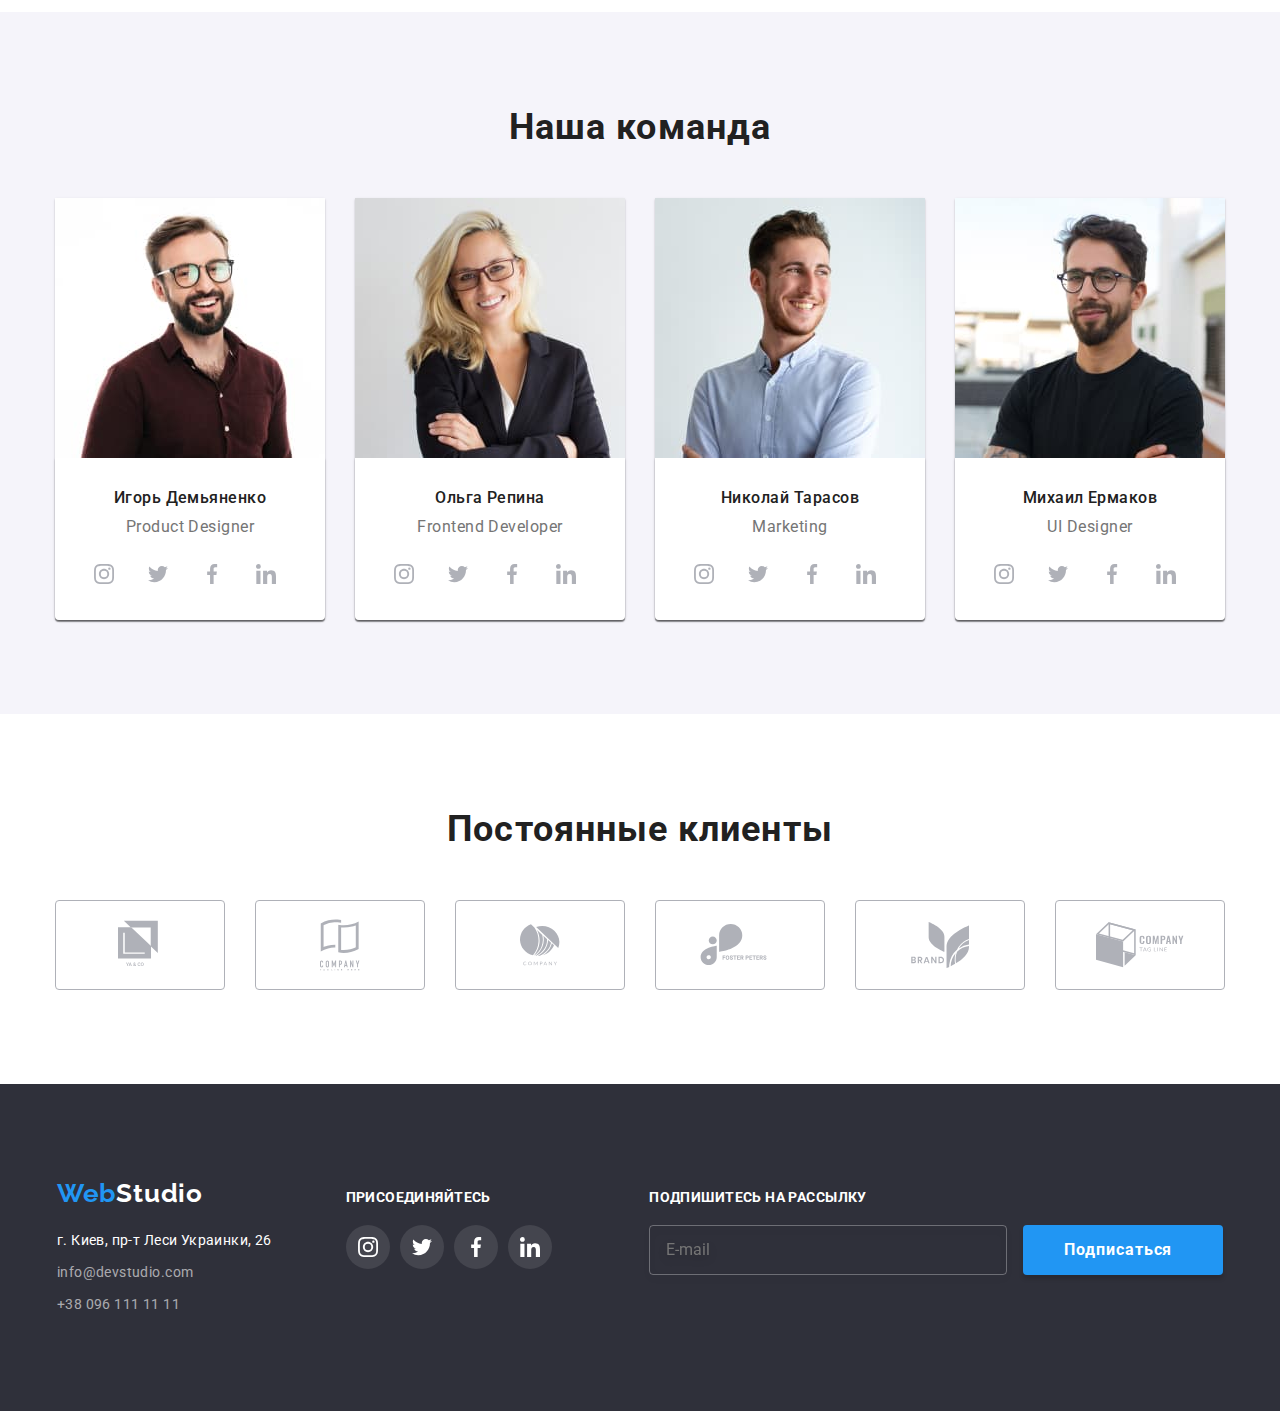
==== commit 4b775a8a: "Update index.html" ====
--- a/index.html
+++ b/index.html
@@ -46,7 +46,7 @@
           <div class="menu-container" id="menu-container" data-menu>
             <ul class="navigation-list list">
               <li class="navigation-list-item">
-                <a class="navigation-list-item-link link current-page" href="./index.html">Студия <div class="current-page"></div>
+                <a class="navigation-list-item-link link current-page" href="./index.html">Студия 
                   </a>
               </li>
               <li class="navigation-list-item">
@@ -169,7 +169,7 @@
           </ul>
         </div>
       </section>
-
+ 
       <!-- TEAM -->
       <section class="team">
         <div class="container">
@@ -184,6 +184,7 @@
                 <source srcset="./images/team/mobile/igor-mobile.jpg 1x, ./images/team/mobile/igor-mobile@2x.jpg 2x"
                   media="(min-width: 320px)">
                 <img class="team-list-img" src="./images/team/mobile/igor-mobile.jpg" alt="Фото Игоря" />
+              </picture>
               <div class="team-list-content">
                 <h3 class="team-list-name">Игорь Демьяненко</h3>
                 <p class="team-list-position" lang="en">Product Designer</p>
@@ -228,6 +229,7 @@
                 <source srcset="./images/team/mobile/olga-mobile.jpg 1x, ./images/team/mobile/olga-mobile@2x.jpg 2x"
                   media="(min-width: 320px)">
                 <img class="team-list-img" src="./images/team/mobile/olga-mobile.jpg" alt="Фото Ольги" />
+              </picture>
               <div class="team-list-content">
                 <h3 class="team-list-name">Ольга Репина</h3>
                 <p class="team-list-position" lang="en">Frontend Developer</p>
@@ -272,6 +274,7 @@
                 <source srcset="./images/team/mobile/nikolay-mobile.jpg 1x, ./images/team/mobile/nikolay-mobile@2x.jpg 2x"
                   media="(min-width: 320px)">
                 <img class="team-list-img" src="./images/team/mobile/nikolay-mobile.jpg" alt="Фото Игоря" />
+              </picture>
               <div class="team-list-content">
                 <h3 class="team-list-name">Николай Тарасов</h3>
                 <p class="team-list-position" lang="en">Marketing</p>
@@ -316,6 +319,7 @@
                 <source srcset="./images/team/mobile/mihail-mobile.jpg 1x, ./images/team/mobile/mihail-mobile@2x.jpg 2x"
                   media="(min-width: 320px)">
                 <img class="team-list-img" src="./images/team/mobile/mihail-mobile.jpg" alt="Фото Игоря" />
+              </picture>
               <div class="team-list-content">
                 <h3 class="team-list-name">Михаил Ермаков</h3>
                 <p class="team-list-position" lang="en">UI Designer</p>
--- a/css/main.min.css
+++ b/css/main.min.css
@@ -1,2 +1,2 @@
-.visually-hidden{position:absolute !important;clip:rect(1px 1px 1px 1px);clip:rect(1px, 1px, 1px, 1px);padding:0 !important;border:0 !important;height:1px !important;width:1px !important;overflow:hidden}*,*::before,*::after{margin:0;padding:0}.list{list-style:none;color:inherit}.link{text-decoration:none}.address{font-style:normal}body{font-family:"Roboto",sans-serif;color:#757575;font-style:normal;max-width:1600px;margin:auto}body.modal-open{overflow:hidden}img{display:block;width:100%}.container{padding:0 15px}@media screen and (max-width: 479px){.hero .container{text-align:center;padding:118px 0}.team .container,.client .container,.footer .container,.projects .container{padding-top:60px;padding-bottom:60px}}@media screen and (min-width: 480px){.container{width:480px;margin:0 auto}.hero .container{text-align:center;height:400px;padding:118px 0}.team .container,.client .container,.footer .container,.project .container{padding-top:60px;padding-bottom:60px}}@media screen and (min-width: 768px){.container{width:768px}.hero .container{padding:118px 0}}@media screen and (min-width: 1200px){.container{width:1200px}.hero .container{height:600px;padding:200px 0}.features .container,.team .container,.client .container,.footer .container,.projects .container{padding-top:94px;padding-bottom:94px}.about .container{padding-bottom:94px}}.logo{font-family:"Raleway",sans-serif;font-weight:700;font-size:26px;line-height:1.192;letter-spacing:0.03em}.logo-first{color:#2196f3}.logo-second{color:#212121}.title{font-family:Roboto;font-style:normal;font-weight:700;font-size:36px;line-height:1.167;text-align:center;letter-spacing:0.03em;color:#212121;margin-bottom:50px}.backdrop{overflow-y:scroll;position:fixed;width:100%;height:100%;left:0px;top:0px;background:rgba(0,0,0,0.2);transition:all 500ms linear}.backdrop.is-hidden{opacity:0;visibility:hidden;pointer-events:none;transition:all 500ms linear 500ms}.modal{padding:40px;position:absolute;top:50%;left:50%;transform:translate(-50%, -50%) scale(1);width:450px;height:609px;background-color:#fff;box-shadow:0px 1px 3px rgba(0,0,0,0.12),0px 1px 1px rgba(0,0,0,0.14),0px 2px 1px rgba(0,0,0,0.2);border-radius:4px;transition:all 500ms linear 500ms}.backdrop.is-hidden .modal{transform:translate(-50%, -50%) scale(0);transition:all 500ms linear 0ms}.close-btn{display:flex;align-items:center;justify-content:center;position:absolute;top:8px;right:8px;width:30px;height:30px;background-color:#fff;border:1px solid rgba(0,0,0,0.1);border-radius:50%;cursor:pointer;transition:fill 250ms cubic-bezier(0.4, 0, 0.2, 1)}.close-btn:focus,.close-btn:hover{fill:#2196f3}.contact-form{display:flex;flex-direction:column;width:100%;min-height:342px;margin:0 auto}.contact-form__title{text-align:center;margin-bottom:12px;font-weight:700;font-size:20px;line-height:1.5;letter-spacing:0.03em;color:#212121}.contact-form-field{font-weight:400;font-size:12px;line-height:1.167;letter-spacing:0.01em}.contact-form-field-wrapper{display:block;position:relative;margin-top:4px;margin-bottom:10px}.contact-form__input{width:100%;height:40px;padding-left:40px;border:1px solid rgba(33,33,33,0.2);border-radius:4px;transition:border 250ms cubic-bezier(0.4, 0, 0.2, 1)}.contact-form__message{padding:12px 16px;margin-bottom:20px;margin-top:4px;width:100%;height:120px;border:1px solid rgba(33,33,33,0.2);border-radius:4px;resize:none}.contact-form__input:focus,.contact-form__message:focus{outline:none;border:1px solid #2196f3}.contact-form-accept-lable{margin-bottom:30px;display:flex;align-items:center;justify-content:center;font-weight:400;font-size:12px;line-height:1.167;letter-spacing:0.03em}.contact-form-accept-lable::before{display:inline-block;content:"";width:16px;height:16px;margin-right:6px;border:2px solid black;border-radius:2px}.contact-form-accept:checked+.contact-form-accept-lable::before{background-image:url(../images/hero/accept-icon.svg);background-color:#2196f3;background-repeat:no-repeat;background-position:center;border:2px solid #2196f3}.contact-form__submit{align-self:center;height:50px;box-shadow:0px 4px 4px rgba(0,0,0,0.15);border-radius:4px;background-color:#2196f3;padding:10px 56px;cursor:pointer;border:none;font-weight:700;font-size:16px;line-height:1.875;letter-spacing:0.06em;color:#fff}.contact-form-icon{position:absolute;left:12px;top:50%;transform:translateY(-50%);transition:fill 250ms cubic-bezier(0.4, 0, 0.2, 1)}.contact-form__input:focus+.contact-form-icon{fill:#2196f3}.accept-link{color:#2196f3}@media screen and (max-width: 479px){.modal{width:100%}.contact-form-accept-lable{display:inline}}@media screen and (min-width: 1200px){.modal{width:528px;height:581px}.contact-form__title{line-height:1.15}.contact-form-accept-lable{font-size:14px;line-height:2}}.hero-btn{border-radius:4px;padding:10px 32px;border:1px solid transparent;background-color:#2196f3;color:#fff;min-width:200px;height:50px;font-weight:700;font-size:16px;line-height:1.875;letter-spacing:0.06em;cursor:pointer}.header{position:relative;border-bottom:1px solid #ececec}.header .address-logo{display:inline-block;margin-right:10px;transition:fill 250ms cubic-bezier(0.4, 0, 0.2, 1);fill:#757575}.header-mail-link:hover .address-logo,.header-tel-link:hover .address-logo,.header-mail-link:focus .address-logo,.header-tel-link:focus .address-logo{fill:#2196f3}.navigation-list-item-link{position:relative;color:#212121;font-weight:500;font-size:14px;line-height:1.143;letter-spacing:0.02em;transition:color 250ms cubic-bezier(0.4, 0, 0.2, 1)}.navigation-list-item-link.current-page{color:#2196f3}.navigation-list-item-link.current-page::after{position:absolute;display:block;left:0;content:"";background-color:#2196f3;width:100%;height:4px;border-radius:2px}.navigation-list-item-link:hover,.navigation-list-item-link:focus{color:#2196f3}.header-mail-link{display:flex;align-items:center;color:#757575;font-weight:500;font-size:14px;line-height:1.143;letter-spacing:0.02em;transition:color 250ms cubic-bezier(0.4, 0, 0.2, 1)}.header-mail-link:focus,.header-mail-link:hover{color:#2196f3}.header-tel-link{display:flex;align-items:center;color:#757575;font-weight:500;font-size:14px;line-height:1.143;letter-spacing:0.02em;transition:color 250ms cubic-bezier(0.4, 0, 0.2, 1)}.header-tel-link:focus,.header-tel-link:hover{color:#2196f3}@media screen and (min-width: 320px) and (max-width: 767px){.address{display:flex;justify-content:center}.address-list{display:flex;flex-direction:column;align-items:center}.address-list-item:not(:last-child){margin-bottom:16px}.header-mail-link,.header-tel-link{font-size:18px;line-height:1.167}.navigation{display:flex;justify-content:space-between;align-items:center;padding-top:16px;padding-bottom:16px}.navigation-list{margin-bottom:60px}.navigation-list-item-link{font-size:18px;line-height:1.167}.navigation-list-item:not(:last-child){margin-bottom:40px}.menu-button{display:inline-flex;margin:0;padding:0;border:none;background-color:transparent;transition:fill 250ms cubic-bezier(0.4, 0, 0.2, 1)}.menu-button:hover,.menu-button:focus{fill:#2196f3}.menu-button .icon-close{display:none}.menu-button.is-open .icon-close{display:block}.menu-button.is-open .icon-menu{display:none}.menu-container{z-index:100;display:none;background-color:#fff;box-shadow:0px 4px 8px rgba(0,0,0,0.04),0px 2px 4px rgba(0,0,0,0.08),0px 1px 3px rgba(0,0,0,0.16);position:absolute;top:100%;left:0;width:100%;padding:60px 0;text-align:center;font-size:20px}.menu-container.is-open{display:block}}@media screen and (min-width: 768px){.menu-button{display:none}.navigation{display:flex;align-items:center;padding-top:26px;padding-bottom:26px;justify-content:space-between}.navigation-list{display:flex;margin-right:84px}.navigation-list-item:not(:last-child){margin-right:50px}.navigation-list-item-link.current-page::after{margin-top:34px}.menu-container{display:flex;align-items:center}}@media screen and (min-width: 768px) and (max-width: 1199px){.navigation .address-list-item:not(:last-child){margin-bottom:10px}}@media screen and (min-width: 1200px){.navigation{display:flex;align-items:center;padding-top:32px;padding-bottom:32px}.navigation-list{display:flex;margin-right:306px}.address{margin-left:auto}.address-list{display:flex;align-items:center}.address-list-item:not(:last-child){margin-right:30px}.address-logo{display:inline-block;margin-right:10px;transition:fill 250ms cubic-bezier(0.4, 0, 0.2, 1);fill:#757575}}.hero-title{color:#fff;font-weight:900;font-size:26px;line-height:1.615;letter-spacing:0.06em;text-transform:uppercase;margin-bottom:30px}@media screen and (min-width: 320px){.hero{background-image:linear-gradient(to right, rgba(47,48,58,0.4), rgba(47,48,58,0.4)),url("../images/hero/bg-mobile.jpg");background-repeat:no-repeat;background-size:cover}}@media screen and (min-device-pixel-ratio: 2) and (min-width: 320px), screen and (min-resolution: 192dpi) and (min-width: 320px), screen and (min-resolution: 2dppx) and (min-width: 320px){.hero{background-image:linear-gradient(to right, rgba(47,48,58,0.4), rgba(47,48,58,0.4)),url("../images/hero/bg-mobile@2x.jpg")}}@media screen and (min-width: 768px){.hero{background-image:linear-gradient(to right, rgba(47,48,58,0.4), rgba(47,48,58,0.4)),url("../images/hero/bg-tablet.jpg");background-repeat:no-repeat;background-size:cover}}@media screen and (min-device-pixel-ratio: 2) and (min-width: 768px), screen and (min-resolution: 192dpi) and (min-width: 768px), screen and (min-resolution: 2dppx) and (min-width: 768px){.hero{background-image:linear-gradient(to right, rgba(47,48,58,0.4), rgba(47,48,58,0.4)),url("../images/hero/bg-tablet@2x.jpg")}}@media screen and (min-width: 1200px){.hero{background-image:linear-gradient(to right, rgba(47,48,58,0.4), rgba(47,48,58,0.4)),url("../images/hero/bg-desk.jpg");background-repeat:no-repeat;background-size:cover}.hero-title{font-size:44px;line-height:1.364}}@media screen and (min-device-pixel-ratio: 2) and (min-width: 1200px), screen and (min-resolution: 192dpi) and (min-width: 1200px), screen and (min-resolution: 2dppx) and (min-width: 1200px){.hero{background-image:linear-gradient(to right, rgba(47,48,58,0.4), rgba(47,48,58,0.4)),url("../images/hero/bg-desk@2x.jpg")}}.detail::before{background-image:url(../images/features/antenna.svg)}.time::before{background-image:url(../images/features/clock.svg)}.plan::before{background-image:url(../images/features/diagram.svg)}.tech::before{background-image:url(../images/features/astronaut.svg)}@media screen and (min-width: 320px) and (max-width: 1199px){.features-list{padding:60px 0}}@media screen and (min-width: 320px){.features-description{font-weight:400;font-size:14px;line-height:1.714;letter-spacing:0.03em}.features-title{text-align:center;margin-bottom:10px;font-weight:700;font-size:14px;line-height:1.143;letter-spacing:0.03em;text-transform:uppercase;color:#212121}.features-list-item::before{display:block;content:"";height:120px;background-color:#f5f4fa;margin-bottom:30px;background-repeat:no-repeat;background-position:center}}@media screen and (min-width: 480px) and (max-width: 767px){.features-list-item:not(:last-child){margin-bottom:30px}}@media screen and (min-width: 768px){.features-list{display:flex;flex-wrap:wrap;justify-content:space-between}.features-list-item{max-width:354px}}@media screen and (min-width: 768px) and (max-width: 1199px){.features-list-item:not(:nth-last-child(-n+2)){margin-bottom:30px}}@media screen and (min-width: 1200px){.features-list{display:flex;justify-content:space-between}.features-list-item:not(:last-child){margin-right:30px}.features-list-item{max-width:270px}}.about{display:none}@media screen and (min-width: 1200px){.about{display:block}.about-list{display:flex;justify-content:space-between}.about-list-item:not(:last-child){margin-right:30px}.about-thumb{position:relative}.about-text{display:flex;justify-content:center;align-items:center;position:absolute;width:370px;height:70px;bottom:0;background:rgba(47,48,58,0.8);font-weight:700;font-size:14px;line-height:16px;letter-spacing:0.03em;text-transform:uppercase;color:#fff}}.team{background-color:#f5f4fa}.team-list-name{font-weight:500;font-size:16px;line-height:1.187;text-align:center;letter-spacing:0.03em;color:#212121}.team-list-position{font-weight:400;font-size:16px;line-height:1.187;text-align:center;letter-spacing:0.03em;margin-bottom:16px}.team-list-name{margin-bottom:10px}.team-social-list{display:flex;align-items:center;justify-content:center}.team-social-list-item-link{display:flex;align-items:center;justify-content:center;width:44px;height:44px;border-radius:50%;margin-right:10px;transition:background-color 250ms cubic-bezier(0.4, 0, 0.2, 1)}.team-social-list-item-link:hover,.team-social-list-item-link:focus{background-color:#2196f3}.social-link{fill:#afb1b8;transition:fill 250ms cubic-bezier(0.4, 0, 0.2, 1)}.team-social-list-item-link:hover .social-link,.team-social-list-item-link:focus .social-link{fill:#f5f4fa}@media screen and (min-width: 320px){.team-list-item{display:block;box-shadow:0px 1px 3px rgba(0,0,0,0.12),0px 1px 1px rgba(0,0,0,0.14),0px 2px 1px rgba(0,0,0,0.2);border-radius:0px 0px 4px 4px}.team-list-content{padding-top:30px;padding-bottom:24px;text-align:center;width:100%;background-color:#fff;box-shadow:0px 1px 3px rgba(0,0,0,0.12),0px 1px 1px rgba(0,0,0,0.14),0px 2px 1px rgba(0,0,0,0.2);border-radius:0px 0px 4px 4px}}@media screen and (min-width: 320px) and (max-width: 767px){.team-list-item:not(:last-child){margin-bottom:30px}}@media screen and (min-width: 768px){.team-list{display:flex}.team-list-item{width:354px}}@media screen and (min-width: 768px) and (max-width: 1199px){.team-list{flex-wrap:wrap}.team-list-item:not(:nth-last-child(-n+2)){margin-bottom:30px}.team-list-item:not(:nth-last-child(2n+1)){margin-right:30px}}@media screen and (min-width: 1200px){.team-list-item{width:270px}.team-list-item:not(:last-child){margin-right:30px}}.client-list{display:flex}.client .title{font-size:28px;line-height:1.179}.client-logo{fill:#afb1b8;transition:fill 250ms cubic-bezier(0.4, 0, 0.2, 1)}.client-list-item-link:hover .client-logo,.client-list-item-link:focus .client-logo{fill:#2196f3}@media screen and (min-width: 320px) and (max-width: 1199px){.client-list{flex-wrap:wrap}}.client-list-item-link{display:flex;align-items:center;justify-content:center;height:90px;border:1px solid #afb1b8;box-sizing:border-box;border-radius:4px;transition:background-color 250ms cubic-bezier(0.4, 0, 0.2, 1)}.client-list-item-link:hover,.client-list-item-link:focus{border:1px solid #2196f3}@media screen and (min-width: 320px) and (max-width: 767px){.client-list-item{width:calc(53.3% - 30px)}.client-list-item:not(:nth-child(2n)){margin-right:30px}.client-list-item:not(:nth-child(n+5)){margin-bottom:30px}}@media screen and (min-width: 768px) and (max-width: 1199px){.client-list-item{width:226px}.client-list-item:not(:nth-child(3n)){margin-right:30px}.client-list-item:not(:nth-child(n+4)){margin-bottom:30px}}@media screen and (min-width: 1200px){.client-list{display:flex;justify-content:center;align-items:center}.client-list-item{width:170px}.client-list-item:not(:last-child){margin-right:30px}.client .title{font-size:36px;line-height:1.167}}.footer{background-color:#2f303a}.footer-text-item{display:block;font-weight:700;font-size:14px;line-height:1.143;letter-spacing:0.03em;text-transform:uppercase;margin-bottom:20px;color:#fff}.footer .social-link{fill:#fff;transition:fill 250ms cubic-bezier(0.4, 0, 0.2, 1)}.address-list-link{font-weight:400;font-size:14px;line-height:1.714;letter-spacing:0.03em;color:#fff;transition:color 250ms cubic-bezier(0.4, 0, 0.2, 1)}.address-list-link:hover,.address-list-link:focus{color:#2196f3}.footer-mail-link,.footer-tel-link{font-weight:400;font-size:14px;line-height:1.714;letter-spacing:0.03em;color:rgba(255,255,255,0.6);transition:color 250ms cubic-bezier(0.4, 0, 0.2, 1)}.footer-mail-link:hover,.footer-mail-link:focus,.footer-tel-link:hover,.footer-tel-link:focus{color:#2196f3}.footer .logo{display:block;margin-bottom:20px}.footer .logo-foot-second{color:#fff}.footer-social-list{display:flex;justify-content:center}.footer-social-list-item:not(:last-child){margin-right:10px}.footer-social-list-item-link{display:flex;align-items:center;justify-content:center;width:44px;height:44px;border-radius:50%;background:rgba(255,255,255,0.1);transition:background-color 250ms cubic-bezier(0.4, 0, 0.2, 1)}.footer-social-list-item-link:hover,.footer-social-list-item-link:focus{background-color:#2196f3}.footer-form__input{padding-left:16px;width:100%;height:50px;border:1px solid rgba(255,255,255,0.3);box-sizing:border-box;filter:drop-shadow(0px 4px 4px rgba(0,0,0,0.15));border-radius:4px;background-color:inherit;color:#fff}.footer-form__submit{align-items:center;justify-content:center;width:200px;height:50px;background:#2196f3;box-shadow:0px 4px 4px rgba(0,0,0,0.15);border-radius:4px;font-weight:700;font-size:16px;line-height:1.875;letter-spacing:0.06em;border:none;color:#fff;cursor:pointer}.footer-form__submit::after{margin-left:10px;content:"";width:24px;height:24px;background-image:url(../images/footer/send-icon.svg)}.adress-list-item:not(:last-child){margin-bottom:8px}.footer-subscribe{justify-content:center;align-items:center;text-align:center}@media screen and (min-width: 320px) and (max-width: 1199px){.footer__container{text-align:center;flex-wrap:wrap}.footer-address,.footer-social{margin-bottom:60px}.footer-form__input{margin-bottom:20px}}@media screen and (min-width: 768px){.footer-subscribe{display:flex;justify-content:space-around}.footer__container{display:flex;justify-content:space-around;align-items:baseline}}@media screen and (min-width: 1200px){.footer__container{display:flex;align-items:baseline}.footer-subscribe{display:flex;align-items:center;justify-content:center}.footer-form__input{margin-right:12px;width:358px}.footer-social{margin-right:94px}.footer-address{margin-right:70px}.footer-form .footer-text-item{text-align:start}}
+.visually-hidden{position:absolute !important;clip:rect(1px 1px 1px 1px);clip:rect(1px, 1px, 1px, 1px);padding:0 !important;border:0 !important;height:1px !important;width:1px !important;overflow:hidden}*,*::before,*::after{margin:0;padding:0}.list{list-style:none;color:inherit}.link{text-decoration:none}.address{font-style:normal}body{font-family:"Roboto",sans-serif;color:#757575;font-style:normal;max-width:1600px;margin:auto}body.modal-open{overflow:hidden}img{display:block;width:100%}.container{padding:0 15px}@media screen and (max-width: 479px){.hero .container{text-align:center;padding:118px 0}.team .container,.client .container,.footer .container,.project .container{padding-top:60px;padding-bottom:60px}}@media screen and (min-width: 480px){.container{width:480px;margin:0 auto}.hero .container{text-align:center;height:400px;padding:118px 0}.team .container,.client .container,.footer .container,.project .container{padding-top:60px;padding-bottom:60px}}@media screen and (min-width: 768px){.container{width:768px}.hero .container{padding:118px 0}}@media screen and (min-width: 1200px){.container{width:1200px}.hero .container{height:600px;padding:200px 0}.features .container,.team .container,.client .container,.footer .container,.projects .container{padding-top:94px;padding-bottom:94px}.about .container{padding-bottom:94px}}.logo{font-family:"Raleway",sans-serif;font-weight:700;font-size:26px;line-height:1.192;letter-spacing:0.03em}.logo-first{color:#2196f3}.logo-second{color:#212121}.title{font-family:Roboto;font-style:normal;font-weight:700;font-size:36px;line-height:1.167;text-align:center;letter-spacing:0.03em;color:#212121;margin-bottom:50px}.backdrop{z-index:999;overflow-y:scroll;position:fixed;width:100%;height:100%;left:0px;top:0px;background:rgba(0,0,0,0.2);transition:all 500ms linear}.backdrop.is-hidden{opacity:0;visibility:hidden;pointer-events:none;transition:all 500ms linear 500ms}.modal{padding:40px;position:absolute;top:50%;left:50%;transform:translate(-50%, -50%) scale(1);width:450px;height:609px;background-color:#fff;box-shadow:0px 1px 3px rgba(0,0,0,0.12),0px 1px 1px rgba(0,0,0,0.14),0px 2px 1px rgba(0,0,0,0.2);border-radius:4px;transition:all 500ms linear 500ms}.backdrop.is-hidden .modal{transform:translate(-50%, -50%) scale(0);transition:all 500ms linear 0ms}.close-btn{display:flex;align-items:center;justify-content:center;position:absolute;top:8px;right:8px;width:30px;height:30px;background-color:#fff;border:1px solid rgba(0,0,0,0.1);border-radius:50%;cursor:pointer;transition:fill 250ms cubic-bezier(0.4, 0, 0.2, 1)}.close-btn:focus,.close-btn:hover{fill:#2196f3}.contact-form{display:flex;flex-direction:column;width:100%;min-height:342px;margin:0 auto}.contact-form__title{text-align:center;margin-bottom:12px;font-weight:700;font-size:20px;line-height:1.5;letter-spacing:0.03em;color:#212121}.contact-form-field{font-weight:400;font-size:12px;line-height:1.167;letter-spacing:0.01em}.contact-form-field-wrapper{display:block;position:relative;margin-top:4px;margin-bottom:10px}.contact-form__input{width:100%;height:40px;padding-left:40px;border:1px solid rgba(33,33,33,0.2);border-radius:4px;transition:border 250ms cubic-bezier(0.4, 0, 0.2, 1)}.contact-form__message{padding:12px 16px;margin-bottom:20px;margin-top:4px;width:100%;height:120px;border:1px solid rgba(33,33,33,0.2);border-radius:4px;resize:none}.contact-form__input:focus,.contact-form__message:focus{outline:none;border:1px solid #2196f3}.contact-form-accept-lable{margin-bottom:30px;display:flex;align-items:center;justify-content:center;font-weight:400;font-size:12px;line-height:1.167;letter-spacing:0.03em}.contact-form-accept-lable::before{display:inline-block;content:"";width:16px;height:16px;margin-right:6px;border:2px solid black;border-radius:2px}.contact-form-accept:checked+.contact-form-accept-lable::before{background-image:url(../images/hero/accept-icon.svg);background-color:#2196f3;background-repeat:no-repeat;background-position:center;border:2px solid #2196f3}.contact-form__submit{align-self:center;height:50px;box-shadow:0px 4px 4px rgba(0,0,0,0.15);border-radius:4px;background-color:#2196f3;padding:10px 56px;cursor:pointer;border:none;font-weight:700;font-size:16px;line-height:1.875;letter-spacing:0.06em;color:#fff}.contact-form-icon{position:absolute;left:12px;top:50%;transform:translateY(-50%);transition:fill 250ms cubic-bezier(0.4, 0, 0.2, 1)}.contact-form__input:focus+.contact-form-icon{fill:#2196f3}.accept-link{color:#2196f3}@media screen and (min-height: 100px) and (max-height: 450px){.modal{top:100%}}@media screen and (max-width: 479px){.modal{width:100%}.contact-form-accept-lable{display:inline}}@media screen and (min-width: 1200px){.modal{width:528px;height:581px}.contact-form__title{line-height:1.15}.contact-form-accept-lable{font-size:14px;line-height:2}}.hero-btn{border-radius:4px;padding:10px 32px;border:1px solid transparent;background-color:#2196f3;color:#fff;min-width:200px;height:50px;font-weight:700;font-size:16px;line-height:1.875;letter-spacing:0.06em;cursor:pointer}.header{position:relative;border-bottom:1px solid #ececec}.header .address-logo{display:inline-block;margin-right:10px;transition:fill 250ms cubic-bezier(0.4, 0, 0.2, 1);fill:#757575}.header-mail-link:hover .address-logo,.header-tel-link:hover .address-logo,.header-mail-link:focus .address-logo,.header-tel-link:focus .address-logo{fill:#2196f3}.navigation-list-item-link{position:relative;color:#212121;font-weight:500;font-size:14px;line-height:1.143;letter-spacing:0.02em;transition:color 250ms cubic-bezier(0.4, 0, 0.2, 1)}.navigation-list-item-link.current-page{color:#2196f3}.navigation-list-item-link.current-page::after{position:absolute;display:block;left:0;top:100%;content:"";background-color:#2196f3;width:100%;height:4px;border-radius:2px}.navigation-list-item-link:hover,.navigation-list-item-link:focus{color:#2196f3}.header-mail-link{display:flex;align-items:center;color:#757575;font-weight:500;font-size:14px;line-height:1.143;letter-spacing:0.02em;transition:color 250ms cubic-bezier(0.4, 0, 0.2, 1)}.header-mail-link:focus,.header-mail-link:hover{color:#2196f3}.header-tel-link{display:flex;align-items:center;color:#757575;font-weight:500;font-size:14px;line-height:1.143;letter-spacing:0.02em;transition:color 250ms cubic-bezier(0.4, 0, 0.2, 1)}.header-tel-link:focus,.header-tel-link:hover{color:#2196f3}@media screen and (min-width: 320px) and (max-width: 767px){.address{display:flex;justify-content:center}.address-list{display:flex;flex-direction:column;align-items:center}.address-list-item:not(:last-child){margin-bottom:16px}.header-mail-link,.header-tel-link{font-size:18px;line-height:1.167}.navigation{display:flex;justify-content:space-between;align-items:center;padding-top:16px;padding-bottom:16px}.navigation-list{margin-bottom:60px}.navigation-list-item-link{font-size:18px;line-height:1.167}.navigation-list-item:not(:last-child){margin-bottom:40px}.menu-button{display:inline-flex;margin:0;padding:0;border:none;background-color:transparent;transition:fill 250ms cubic-bezier(0.4, 0, 0.2, 1)}.menu-button:hover,.menu-button:focus{fill:#2196f3}.menu-button .icon-close{display:none}.menu-button.is-open .icon-close{display:block}.menu-button.is-open .icon-menu{display:none}.menu-container{z-index:100;display:none;background-color:#fff;box-shadow:0px 4px 8px rgba(0,0,0,0.04),0px 2px 4px rgba(0,0,0,0.08),0px 1px 3px rgba(0,0,0,0.16);position:absolute;top:100%;left:0;width:100%;padding:60px 0;text-align:center;font-size:20px}.menu-container.is-open{display:block}}@media screen and (min-width: 768px){.menu-button{display:none}.navigation{display:flex;align-items:center;padding-top:26px;padding-bottom:26px;justify-content:space-between}.navigation-list{display:flex;margin-right:84px}.navigation-list-item:not(:last-child){margin-right:50px}.navigation-list-item-link.current-page::after{margin-top:34px}.menu-container{display:flex;align-items:center}}@media screen and (min-width: 768px) and (max-width: 1199px){.navigation .address-list-item:not(:last-child){margin-bottom:10px}}@media screen and (min-width: 1200px){.navigation{display:flex;align-items:center;padding-top:32px;padding-bottom:32px}.navigation-list{display:flex;margin-right:306px}.address{margin-left:auto}.address-list{display:flex;align-items:center}.address-list-item:not(:last-child){margin-right:30px}.address-logo{display:inline-block;margin-right:10px;transition:fill 250ms cubic-bezier(0.4, 0, 0.2, 1);fill:#757575}}.hero-title{color:#fff;font-weight:900;font-size:26px;line-height:1.615;letter-spacing:0.06em;text-transform:uppercase;margin-bottom:30px}@media screen and (min-width: 320px){.hero{background-image:linear-gradient(to right, rgba(47,48,58,0.4), rgba(47,48,58,0.4)),url("../images/hero/bg-mobile.jpg");background-repeat:no-repeat;background-size:cover}}@media screen and (min-device-pixel-ratio: 2) and (min-width: 320px), screen and (min-resolution: 192dpi) and (min-width: 320px), screen and (min-resolution: 2dppx) and (min-width: 320px){.hero{background-image:linear-gradient(to right, rgba(47,48,58,0.4), rgba(47,48,58,0.4)),url("../images/hero/bg-mobile@2x.jpg")}}@media screen and (min-width: 768px){.hero{background-image:linear-gradient(to right, rgba(47,48,58,0.4), rgba(47,48,58,0.4)),url("../images/hero/bg-tablet.jpg");background-repeat:no-repeat;background-size:cover}}@media screen and (min-device-pixel-ratio: 2) and (min-width: 768px), screen and (min-resolution: 192dpi) and (min-width: 768px), screen and (min-resolution: 2dppx) and (min-width: 768px){.hero{background-image:linear-gradient(to right, rgba(47,48,58,0.4), rgba(47,48,58,0.4)),url("../images/hero/bg-tablet@2x.jpg")}}@media screen and (min-width: 1200px){.hero{background-image:linear-gradient(to right, rgba(47,48,58,0.4), rgba(47,48,58,0.4)),url("../images/hero/bg-desk.jpg");background-repeat:no-repeat;background-size:cover}.hero-title{font-size:44px;line-height:1.364}}@media screen and (min-device-pixel-ratio: 2) and (min-width: 1200px), screen and (min-resolution: 192dpi) and (min-width: 1200px), screen and (min-resolution: 2dppx) and (min-width: 1200px){.hero{background-image:linear-gradient(to right, rgba(47,48,58,0.4), rgba(47,48,58,0.4)),url("../images/hero/bg-desk@2x.jpg")}}.detail::before{background-image:url(../images/features/antenna.svg)}.time::before{background-image:url(../images/features/clock.svg)}.plan::before{background-image:url(../images/features/diagram.svg)}.tech::before{background-image:url(../images/features/astronaut.svg)}@media screen and (min-width: 320px) and (max-width: 1199px){.features-list{padding:60px 0}}@media screen and (min-width: 320px){.features-description{font-weight:400;font-size:14px;line-height:1.714;letter-spacing:0.03em}.features-title{text-align:center;margin-bottom:10px;font-weight:700;font-size:14px;line-height:1.143;letter-spacing:0.03em;text-transform:uppercase;color:#212121}.features-list-item::before{display:block;content:"";height:120px;background-color:#f5f4fa;margin-bottom:30px;background-repeat:no-repeat;background-position:center}}@media screen and (min-width: 480px) and (max-width: 767px){.features-list-item:not(:last-child){margin-bottom:30px}}@media screen and (min-width: 768px){.features-list{display:flex;flex-wrap:wrap;justify-content:space-between}.features-list-item{max-width:354px}}@media screen and (min-width: 768px) and (max-width: 1199px){.features-list-item:not(:nth-last-child(-n+2)){margin-bottom:30px}}@media screen and (min-width: 1200px){.features-list{display:flex;justify-content:space-between}.features-list-item:not(:last-child){margin-right:30px}.features-list-item{max-width:270px}}.about{display:none}@media screen and (min-width: 1200px){.about{display:block}.about-list{display:flex;justify-content:space-between}.about-list-item:not(:last-child){margin-right:30px}.about-thumb{position:relative}.about-text{display:flex;justify-content:center;align-items:center;position:absolute;width:370px;height:70px;bottom:0;background:rgba(47,48,58,0.8);font-weight:700;font-size:14px;line-height:16px;letter-spacing:0.03em;text-transform:uppercase;color:#fff}}.team{background-color:#f5f4fa}.team-list-name{font-weight:500;font-size:16px;line-height:1.187;text-align:center;letter-spacing:0.03em;color:#212121}.team-list-position{font-weight:400;font-size:16px;line-height:1.187;text-align:center;letter-spacing:0.03em;margin-bottom:16px}.team-list-name{margin-bottom:10px}.team-social-list{display:flex;align-items:center;justify-content:center}.team-social-list-item-link{display:flex;align-items:center;justify-content:center;width:44px;height:44px;border-radius:50%;margin-right:10px;transition:background-color 250ms cubic-bezier(0.4, 0, 0.2, 1)}.team-social-list-item-link:hover,.team-social-list-item-link:focus{background-color:#2196f3}.social-link{fill:#afb1b8;transition:fill 250ms cubic-bezier(0.4, 0, 0.2, 1)}.team-social-list-item-link:hover .social-link,.team-social-list-item-link:focus .social-link{fill:#f5f4fa}@media screen and (min-width: 320px){.team-list-item{display:block;box-shadow:0px 1px 3px rgba(0,0,0,0.12),0px 1px 1px rgba(0,0,0,0.14),0px 2px 1px rgba(0,0,0,0.2);border-radius:0px 0px 4px 4px}.team-list-content{padding-top:30px;padding-bottom:24px;text-align:center;width:100%;background-color:#fff;box-shadow:0px 1px 3px rgba(0,0,0,0.12),0px 1px 1px rgba(0,0,0,0.14),0px 2px 1px rgba(0,0,0,0.2);border-radius:0px 0px 4px 4px}}@media screen and (min-width: 320px) and (max-width: 767px){.team-list-item:not(:last-child){margin-bottom:30px}}@media screen and (min-width: 768px){.team-list{display:flex}.team-list-item{width:354px}}@media screen and (min-width: 768px) and (max-width: 1199px){.team-list{flex-wrap:wrap}.team-list-item:not(:nth-last-child(-n+2)){margin-bottom:30px}.team-list-item:not(:nth-last-child(2n+1)){margin-right:30px}}@media screen and (min-width: 1200px){.team-list-item{width:270px}.team-list-item:not(:last-child){margin-right:30px}}.client-list{display:flex}.client .title{font-size:28px;line-height:1.179}.client-logo{fill:#afb1b8;transition:fill 250ms cubic-bezier(0.4, 0, 0.2, 1)}.client-list-item-link:hover .client-logo,.client-list-item-link:focus .client-logo{fill:#2196f3}@media screen and (min-width: 320px) and (max-width: 1199px){.client-list{flex-wrap:wrap}}.client-list-item-link{display:flex;align-items:center;justify-content:center;height:90px;border:1px solid #afb1b8;box-sizing:border-box;border-radius:4px;transition:background-color 250ms cubic-bezier(0.4, 0, 0.2, 1)}.client-list-item-link:hover,.client-list-item-link:focus{border:1px solid #2196f3}@media screen and (min-width: 320px) and (max-width: 767px){.client-list-item{width:calc(53.3% - 30px)}.client-list-item:not(:nth-child(2n)){margin-right:30px}.client-list-item:not(:nth-child(n+5)){margin-bottom:30px}}@media screen and (min-width: 768px) and (max-width: 1199px){.client-list-item{width:226px}.client-list-item:not(:nth-child(3n)){margin-right:30px}.client-list-item:not(:nth-child(n+4)){margin-bottom:30px}}@media screen and (min-width: 1200px){.client-list{display:flex;justify-content:center;align-items:center}.client-list-item{width:170px}.client-list-item:not(:last-child){margin-right:30px}.client .title{font-size:36px;line-height:1.167}}.footer{background-color:#2f303a}.footer-text-item{display:block;font-weight:700;font-size:14px;line-height:1.143;letter-spacing:0.03em;text-transform:uppercase;margin-bottom:20px;color:#fff}.footer .social-link{fill:#fff;transition:fill 250ms cubic-bezier(0.4, 0, 0.2, 1)}.address-list-link{font-weight:400;font-size:14px;line-height:1.714;letter-spacing:0.03em;color:#fff;transition:color 250ms cubic-bezier(0.4, 0, 0.2, 1)}.address-list-link:hover,.address-list-link:focus{color:#2196f3}.footer-mail-link,.footer-tel-link{font-weight:400;font-size:14px;line-height:1.714;letter-spacing:0.03em;color:rgba(255,255,255,0.6);transition:color 250ms cubic-bezier(0.4, 0, 0.2, 1)}.footer-mail-link:hover,.footer-mail-link:focus,.footer-tel-link:hover,.footer-tel-link:focus{color:#2196f3}.footer .logo{display:block;margin-bottom:20px}.footer .logo-foot-second{color:#fff}.footer-social-list{display:flex;justify-content:center}.footer-social-list-item:not(:last-child){margin-right:10px}.footer-social-list-item-link{display:flex;align-items:center;justify-content:center;width:44px;height:44px;border-radius:50%;background:rgba(255,255,255,0.1);transition:background-color 250ms cubic-bezier(0.4, 0, 0.2, 1)}.footer-social-list-item-link:hover,.footer-social-list-item-link:focus{background-color:#2196f3}.footer-form__input{padding-left:16px;width:100%;height:50px;border:1px solid rgba(255,255,255,0.3);box-sizing:border-box;filter:drop-shadow(0px 4px 4px rgba(0,0,0,0.15));border-radius:4px;background-color:inherit;color:#fff}.footer-form__submit{align-items:center;justify-content:center;width:200px;height:50px;background:#2196f3;box-shadow:0px 4px 4px rgba(0,0,0,0.15);border-radius:4px;font-weight:700;font-size:16px;line-height:1.875;letter-spacing:0.06em;border:none;color:#fff;cursor:pointer}.footer-form__submit::after{margin-left:10px;content:"";width:24px;height:24px;background-image:url(../images/footer/send-icon.svg)}.adress-list-item:not(:last-child){margin-bottom:8px}.footer-subscribe{justify-content:center;align-items:center;text-align:center}@media screen and (min-width: 320px) and (max-width: 1199px){.footer__container{text-align:center;flex-wrap:wrap}.footer-address,.footer-social{margin-bottom:60px}.footer-form__input{margin-bottom:20px}}@media screen and (min-width: 768px){.footer-subscribe{display:flex;justify-content:space-around}.footer__container{display:flex;justify-content:space-around;align-items:baseline}}@media screen and (min-width: 1200px){.footer__container{display:flex;align-items:baseline}.footer-subscribe{display:flex;align-items:center;justify-content:center}.footer-form__input{margin-right:12px;width:358px}.footer-social{margin-right:94px}.footer-address{margin-right:70px}.footer-form .footer-text-item{text-align:start}}
 /*# sourceMappingURL=main.min.css.map */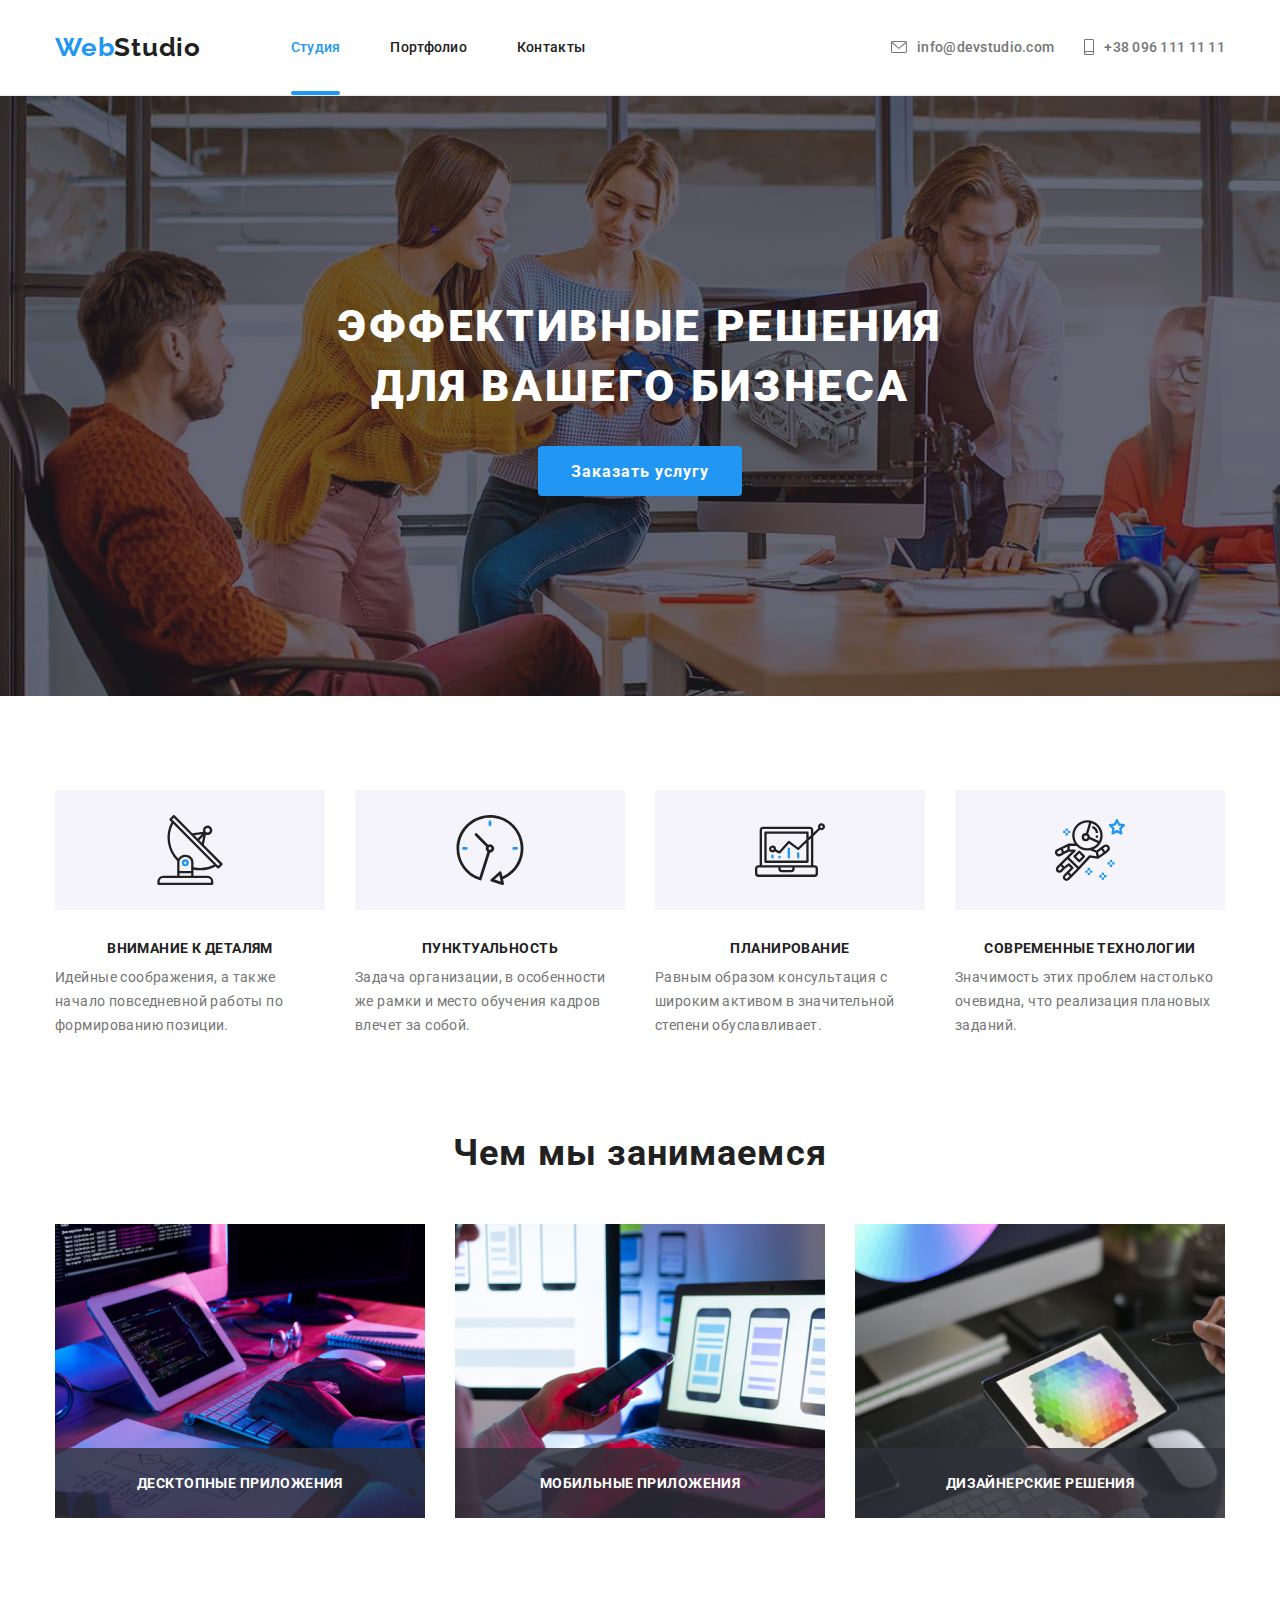
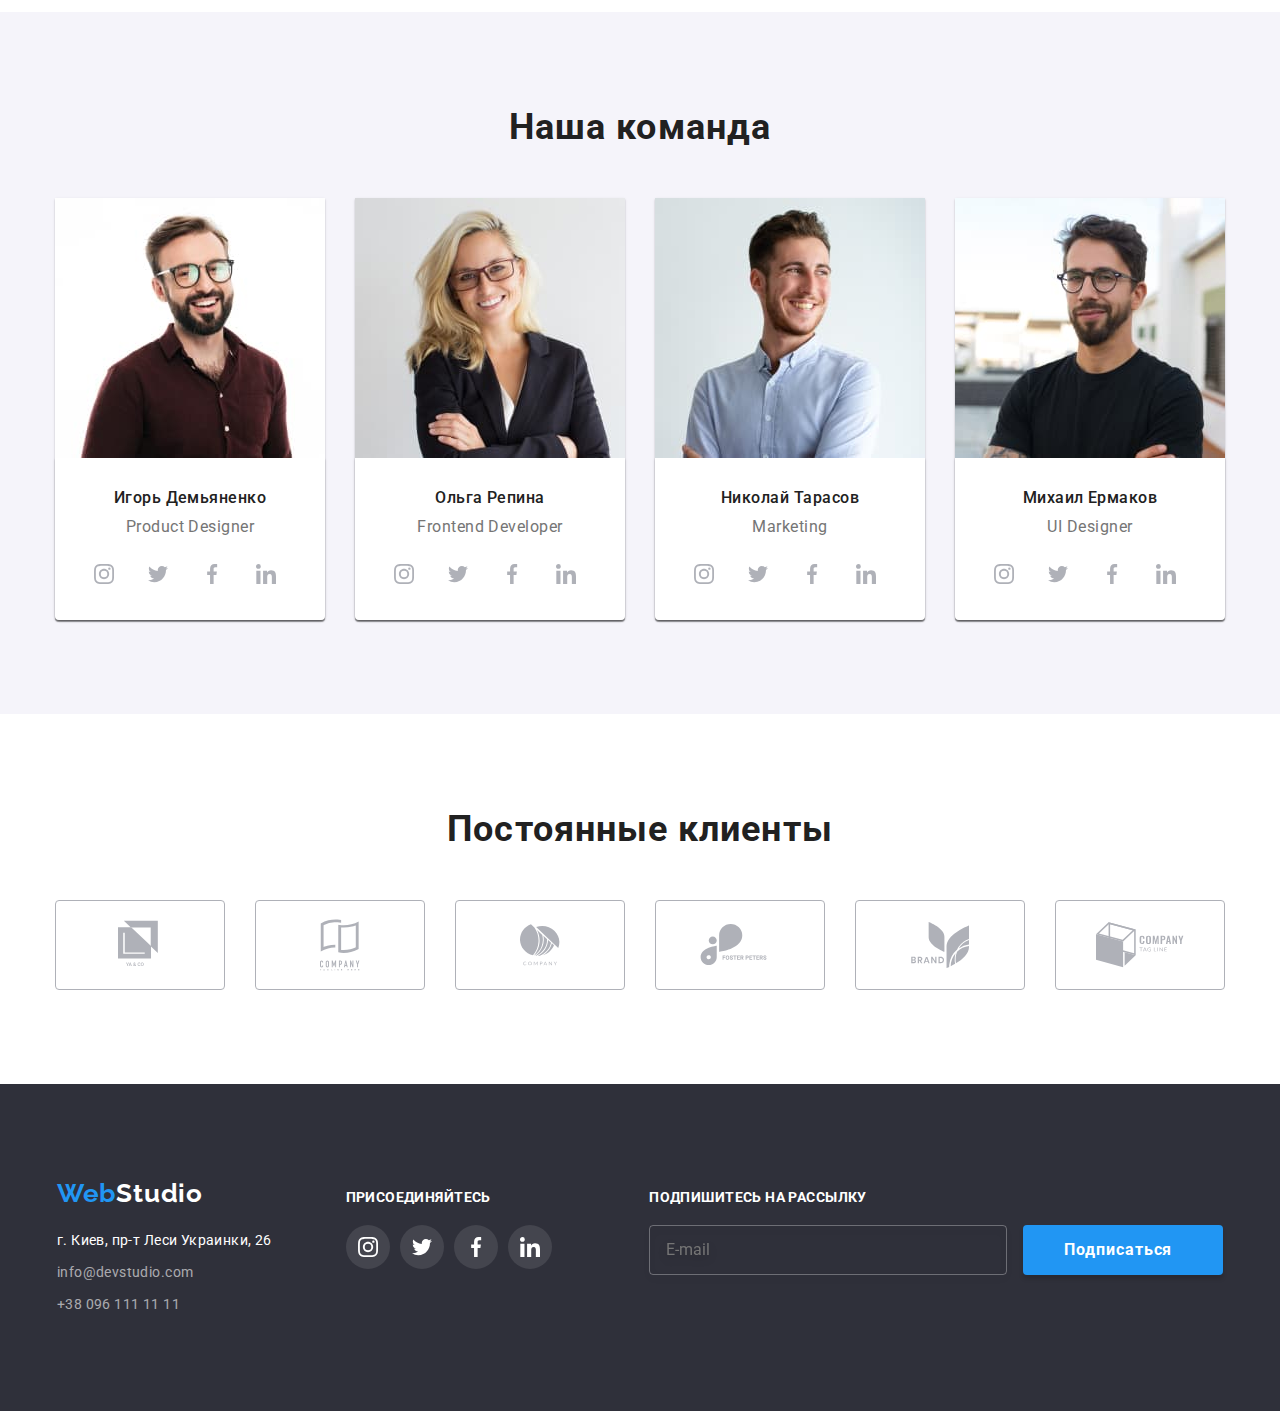
==== commit b80306f2: "Update index.html" ====
--- a/index.html
+++ b/index.html
@@ -46,8 +46,7 @@
           <div class="menu-container" id="menu-container" data-menu>
             <ul class="navigation-list list">
               <li class="navigation-list-item">
-                <a class="navigation-list-item-link link current-page" href="./index.html">Студия 
-                  </a>
+                <a class="navigation-list-item-link link current-page" href="./index.html">Студия</a>
               </li>
               <li class="navigation-list-item">
                 <a class="navigation-list-item-link link" href="./portfolio.html">Портфолио</a>
--- a/css/main.min.css
+++ b/css/main.min.css
@@ -1,2 +1,2 @@
-.visually-hidden{position:absolute !important;clip:rect(1px 1px 1px 1px);clip:rect(1px, 1px, 1px, 1px);padding:0 !important;border:0 !important;height:1px !important;width:1px !important;overflow:hidden}*,*::before,*::after{margin:0;padding:0}.list{list-style:none;color:inherit}.link{text-decoration:none}.address{font-style:normal}body{font-family:"Roboto",sans-serif;color:#757575;font-style:normal;max-width:1600px;margin:auto}body.modal-open{overflow:hidden}img{display:block;width:100%}.container{padding:0 15px}@media screen and (max-width: 479px){.hero .container{text-align:center;padding:118px 0}.team .container,.client .container,.footer .container,.project .container{padding-top:60px;padding-bottom:60px}}@media screen and (min-width: 480px){.container{width:480px;margin:0 auto}.hero .container{text-align:center;height:400px;padding:118px 0}.team .container,.client .container,.footer .container,.project .container{padding-top:60px;padding-bottom:60px}}@media screen and (min-width: 768px){.container{width:768px}.hero .container{padding:118px 0}}@media screen and (min-width: 1200px){.container{width:1200px}.hero .container{height:600px;padding:200px 0}.features .container,.team .container,.client .container,.footer .container,.projects .container{padding-top:94px;padding-bottom:94px}.about .container{padding-bottom:94px}}.logo{font-family:"Raleway",sans-serif;font-weight:700;font-size:26px;line-height:1.192;letter-spacing:0.03em}.logo-first{color:#2196f3}.logo-second{color:#212121}.title{font-family:Roboto;font-style:normal;font-weight:700;font-size:36px;line-height:1.167;text-align:center;letter-spacing:0.03em;color:#212121;margin-bottom:50px}.backdrop{z-index:999;overflow-y:scroll;position:fixed;width:100%;height:100%;left:0px;top:0px;background:rgba(0,0,0,0.2);transition:all 500ms linear}.backdrop.is-hidden{opacity:0;visibility:hidden;pointer-events:none;transition:all 500ms linear 500ms}.modal{padding:40px;position:absolute;top:50%;left:50%;transform:translate(-50%, -50%) scale(1);width:450px;height:609px;background-color:#fff;box-shadow:0px 1px 3px rgba(0,0,0,0.12),0px 1px 1px rgba(0,0,0,0.14),0px 2px 1px rgba(0,0,0,0.2);border-radius:4px;transition:all 500ms linear 500ms}.backdrop.is-hidden .modal{transform:translate(-50%, -50%) scale(0);transition:all 500ms linear 0ms}.close-btn{display:flex;align-items:center;justify-content:center;position:absolute;top:8px;right:8px;width:30px;height:30px;background-color:#fff;border:1px solid rgba(0,0,0,0.1);border-radius:50%;cursor:pointer;transition:fill 250ms cubic-bezier(0.4, 0, 0.2, 1)}.close-btn:focus,.close-btn:hover{fill:#2196f3}.contact-form{display:flex;flex-direction:column;width:100%;min-height:342px;margin:0 auto}.contact-form__title{text-align:center;margin-bottom:12px;font-weight:700;font-size:20px;line-height:1.5;letter-spacing:0.03em;color:#212121}.contact-form-field{font-weight:400;font-size:12px;line-height:1.167;letter-spacing:0.01em}.contact-form-field-wrapper{display:block;position:relative;margin-top:4px;margin-bottom:10px}.contact-form__input{width:100%;height:40px;padding-left:40px;border:1px solid rgba(33,33,33,0.2);border-radius:4px;transition:border 250ms cubic-bezier(0.4, 0, 0.2, 1)}.contact-form__message{padding:12px 16px;margin-bottom:20px;margin-top:4px;width:100%;height:120px;border:1px solid rgba(33,33,33,0.2);border-radius:4px;resize:none}.contact-form__input:focus,.contact-form__message:focus{outline:none;border:1px solid #2196f3}.contact-form-accept-lable{margin-bottom:30px;display:flex;align-items:center;justify-content:center;font-weight:400;font-size:12px;line-height:1.167;letter-spacing:0.03em}.contact-form-accept-lable::before{display:inline-block;content:"";width:16px;height:16px;margin-right:6px;border:2px solid black;border-radius:2px}.contact-form-accept:checked+.contact-form-accept-lable::before{background-image:url(../images/hero/accept-icon.svg);background-color:#2196f3;background-repeat:no-repeat;background-position:center;border:2px solid #2196f3}.contact-form__submit{align-self:center;height:50px;box-shadow:0px 4px 4px rgba(0,0,0,0.15);border-radius:4px;background-color:#2196f3;padding:10px 56px;cursor:pointer;border:none;font-weight:700;font-size:16px;line-height:1.875;letter-spacing:0.06em;color:#fff}.contact-form-icon{position:absolute;left:12px;top:50%;transform:translateY(-50%);transition:fill 250ms cubic-bezier(0.4, 0, 0.2, 1)}.contact-form__input:focus+.contact-form-icon{fill:#2196f3}.accept-link{color:#2196f3}@media screen and (min-height: 100px) and (max-height: 450px){.modal{top:100%}}@media screen and (max-width: 479px){.modal{width:100%}.contact-form-accept-lable{display:inline}}@media screen and (min-width: 1200px){.modal{width:528px;height:581px}.contact-form__title{line-height:1.15}.contact-form-accept-lable{font-size:14px;line-height:2}}.hero-btn{border-radius:4px;padding:10px 32px;border:1px solid transparent;background-color:#2196f3;color:#fff;min-width:200px;height:50px;font-weight:700;font-size:16px;line-height:1.875;letter-spacing:0.06em;cursor:pointer}.header{position:relative;border-bottom:1px solid #ececec}.header .address-logo{display:inline-block;margin-right:10px;transition:fill 250ms cubic-bezier(0.4, 0, 0.2, 1);fill:#757575}.header-mail-link:hover .address-logo,.header-tel-link:hover .address-logo,.header-mail-link:focus .address-logo,.header-tel-link:focus .address-logo{fill:#2196f3}.navigation-list-item-link{position:relative;color:#212121;font-weight:500;font-size:14px;line-height:1.143;letter-spacing:0.02em;transition:color 250ms cubic-bezier(0.4, 0, 0.2, 1)}.navigation-list-item-link.current-page{color:#2196f3}.navigation-list-item-link.current-page::after{position:absolute;display:block;left:0;top:100%;content:"";background-color:#2196f3;width:100%;height:4px;border-radius:2px}.navigation-list-item-link:hover,.navigation-list-item-link:focus{color:#2196f3}.header-mail-link{display:flex;align-items:center;color:#757575;font-weight:500;font-size:14px;line-height:1.143;letter-spacing:0.02em;transition:color 250ms cubic-bezier(0.4, 0, 0.2, 1)}.header-mail-link:focus,.header-mail-link:hover{color:#2196f3}.header-tel-link{display:flex;align-items:center;color:#757575;font-weight:500;font-size:14px;line-height:1.143;letter-spacing:0.02em;transition:color 250ms cubic-bezier(0.4, 0, 0.2, 1)}.header-tel-link:focus,.header-tel-link:hover{color:#2196f3}@media screen and (min-width: 320px) and (max-width: 767px){.address{display:flex;justify-content:center}.address-list{display:flex;flex-direction:column;align-items:center}.address-list-item:not(:last-child){margin-bottom:16px}.header-mail-link,.header-tel-link{font-size:18px;line-height:1.167}.navigation{display:flex;justify-content:space-between;align-items:center;padding-top:16px;padding-bottom:16px}.navigation-list{margin-bottom:60px}.navigation-list-item-link{font-size:18px;line-height:1.167}.navigation-list-item:not(:last-child){margin-bottom:40px}.menu-button{display:inline-flex;margin:0;padding:0;border:none;background-color:transparent;transition:fill 250ms cubic-bezier(0.4, 0, 0.2, 1)}.menu-button:hover,.menu-button:focus{fill:#2196f3}.menu-button .icon-close{display:none}.menu-button.is-open .icon-close{display:block}.menu-button.is-open .icon-menu{display:none}.menu-container{z-index:100;display:none;background-color:#fff;box-shadow:0px 4px 8px rgba(0,0,0,0.04),0px 2px 4px rgba(0,0,0,0.08),0px 1px 3px rgba(0,0,0,0.16);position:absolute;top:100%;left:0;width:100%;padding:60px 0;text-align:center;font-size:20px}.menu-container.is-open{display:block}}@media screen and (min-width: 768px){.menu-button{display:none}.navigation{display:flex;align-items:center;padding-top:26px;padding-bottom:26px;justify-content:space-between}.navigation-list{display:flex;margin-right:84px}.navigation-list-item:not(:last-child){margin-right:50px}.navigation-list-item-link.current-page::after{margin-top:34px}.menu-container{display:flex;align-items:center}}@media screen and (min-width: 768px) and (max-width: 1199px){.navigation .address-list-item:not(:last-child){margin-bottom:10px}}@media screen and (min-width: 1200px){.navigation{display:flex;align-items:center;padding-top:32px;padding-bottom:32px}.navigation-list{display:flex;margin-right:306px}.address{margin-left:auto}.address-list{display:flex;align-items:center}.address-list-item:not(:last-child){margin-right:30px}.address-logo{display:inline-block;margin-right:10px;transition:fill 250ms cubic-bezier(0.4, 0, 0.2, 1);fill:#757575}}.hero-title{color:#fff;font-weight:900;font-size:26px;line-height:1.615;letter-spacing:0.06em;text-transform:uppercase;margin-bottom:30px}@media screen and (min-width: 320px){.hero{background-image:linear-gradient(to right, rgba(47,48,58,0.4), rgba(47,48,58,0.4)),url("../images/hero/bg-mobile.jpg");background-repeat:no-repeat;background-size:cover}}@media screen and (min-device-pixel-ratio: 2) and (min-width: 320px), screen and (min-resolution: 192dpi) and (min-width: 320px), screen and (min-resolution: 2dppx) and (min-width: 320px){.hero{background-image:linear-gradient(to right, rgba(47,48,58,0.4), rgba(47,48,58,0.4)),url("../images/hero/bg-mobile@2x.jpg")}}@media screen and (min-width: 768px){.hero{background-image:linear-gradient(to right, rgba(47,48,58,0.4), rgba(47,48,58,0.4)),url("../images/hero/bg-tablet.jpg");background-repeat:no-repeat;background-size:cover}}@media screen and (min-device-pixel-ratio: 2) and (min-width: 768px), screen and (min-resolution: 192dpi) and (min-width: 768px), screen and (min-resolution: 2dppx) and (min-width: 768px){.hero{background-image:linear-gradient(to right, rgba(47,48,58,0.4), rgba(47,48,58,0.4)),url("../images/hero/bg-tablet@2x.jpg")}}@media screen and (min-width: 1200px){.hero{background-image:linear-gradient(to right, rgba(47,48,58,0.4), rgba(47,48,58,0.4)),url("../images/hero/bg-desk.jpg");background-repeat:no-repeat;background-size:cover}.hero-title{font-size:44px;line-height:1.364}}@media screen and (min-device-pixel-ratio: 2) and (min-width: 1200px), screen and (min-resolution: 192dpi) and (min-width: 1200px), screen and (min-resolution: 2dppx) and (min-width: 1200px){.hero{background-image:linear-gradient(to right, rgba(47,48,58,0.4), rgba(47,48,58,0.4)),url("../images/hero/bg-desk@2x.jpg")}}.detail::before{background-image:url(../images/features/antenna.svg)}.time::before{background-image:url(../images/features/clock.svg)}.plan::before{background-image:url(../images/features/diagram.svg)}.tech::before{background-image:url(../images/features/astronaut.svg)}@media screen and (min-width: 320px) and (max-width: 1199px){.features-list{padding:60px 0}}@media screen and (min-width: 320px){.features-description{font-weight:400;font-size:14px;line-height:1.714;letter-spacing:0.03em}.features-title{text-align:center;margin-bottom:10px;font-weight:700;font-size:14px;line-height:1.143;letter-spacing:0.03em;text-transform:uppercase;color:#212121}.features-list-item::before{display:block;content:"";height:120px;background-color:#f5f4fa;margin-bottom:30px;background-repeat:no-repeat;background-position:center}}@media screen and (min-width: 480px) and (max-width: 767px){.features-list-item:not(:last-child){margin-bottom:30px}}@media screen and (min-width: 768px){.features-list{display:flex;flex-wrap:wrap;justify-content:space-between}.features-list-item{max-width:354px}}@media screen and (min-width: 768px) and (max-width: 1199px){.features-list-item:not(:nth-last-child(-n+2)){margin-bottom:30px}}@media screen and (min-width: 1200px){.features-list{display:flex;justify-content:space-between}.features-list-item:not(:last-child){margin-right:30px}.features-list-item{max-width:270px}}.about{display:none}@media screen and (min-width: 1200px){.about{display:block}.about-list{display:flex;justify-content:space-between}.about-list-item:not(:last-child){margin-right:30px}.about-thumb{position:relative}.about-text{display:flex;justify-content:center;align-items:center;position:absolute;width:370px;height:70px;bottom:0;background:rgba(47,48,58,0.8);font-weight:700;font-size:14px;line-height:16px;letter-spacing:0.03em;text-transform:uppercase;color:#fff}}.team{background-color:#f5f4fa}.team-list-name{font-weight:500;font-size:16px;line-height:1.187;text-align:center;letter-spacing:0.03em;color:#212121}.team-list-position{font-weight:400;font-size:16px;line-height:1.187;text-align:center;letter-spacing:0.03em;margin-bottom:16px}.team-list-name{margin-bottom:10px}.team-social-list{display:flex;align-items:center;justify-content:center}.team-social-list-item-link{display:flex;align-items:center;justify-content:center;width:44px;height:44px;border-radius:50%;margin-right:10px;transition:background-color 250ms cubic-bezier(0.4, 0, 0.2, 1)}.team-social-list-item-link:hover,.team-social-list-item-link:focus{background-color:#2196f3}.social-link{fill:#afb1b8;transition:fill 250ms cubic-bezier(0.4, 0, 0.2, 1)}.team-social-list-item-link:hover .social-link,.team-social-list-item-link:focus .social-link{fill:#f5f4fa}@media screen and (min-width: 320px){.team-list-item{display:block;box-shadow:0px 1px 3px rgba(0,0,0,0.12),0px 1px 1px rgba(0,0,0,0.14),0px 2px 1px rgba(0,0,0,0.2);border-radius:0px 0px 4px 4px}.team-list-content{padding-top:30px;padding-bottom:24px;text-align:center;width:100%;background-color:#fff;box-shadow:0px 1px 3px rgba(0,0,0,0.12),0px 1px 1px rgba(0,0,0,0.14),0px 2px 1px rgba(0,0,0,0.2);border-radius:0px 0px 4px 4px}}@media screen and (min-width: 320px) and (max-width: 767px){.team-list-item:not(:last-child){margin-bottom:30px}}@media screen and (min-width: 768px){.team-list{display:flex}.team-list-item{width:354px}}@media screen and (min-width: 768px) and (max-width: 1199px){.team-list{flex-wrap:wrap}.team-list-item:not(:nth-last-child(-n+2)){margin-bottom:30px}.team-list-item:not(:nth-last-child(2n+1)){margin-right:30px}}@media screen and (min-width: 1200px){.team-list-item{width:270px}.team-list-item:not(:last-child){margin-right:30px}}.client-list{display:flex}.client .title{font-size:28px;line-height:1.179}.client-logo{fill:#afb1b8;transition:fill 250ms cubic-bezier(0.4, 0, 0.2, 1)}.client-list-item-link:hover .client-logo,.client-list-item-link:focus .client-logo{fill:#2196f3}@media screen and (min-width: 320px) and (max-width: 1199px){.client-list{flex-wrap:wrap}}.client-list-item-link{display:flex;align-items:center;justify-content:center;height:90px;border:1px solid #afb1b8;box-sizing:border-box;border-radius:4px;transition:background-color 250ms cubic-bezier(0.4, 0, 0.2, 1)}.client-list-item-link:hover,.client-list-item-link:focus{border:1px solid #2196f3}@media screen and (min-width: 320px) and (max-width: 767px){.client-list-item{width:calc(53.3% - 30px)}.client-list-item:not(:nth-child(2n)){margin-right:30px}.client-list-item:not(:nth-child(n+5)){margin-bottom:30px}}@media screen and (min-width: 768px) and (max-width: 1199px){.client-list-item{width:226px}.client-list-item:not(:nth-child(3n)){margin-right:30px}.client-list-item:not(:nth-child(n+4)){margin-bottom:30px}}@media screen and (min-width: 1200px){.client-list{display:flex;justify-content:center;align-items:center}.client-list-item{width:170px}.client-list-item:not(:last-child){margin-right:30px}.client .title{font-size:36px;line-height:1.167}}.footer{background-color:#2f303a}.footer-text-item{display:block;font-weight:700;font-size:14px;line-height:1.143;letter-spacing:0.03em;text-transform:uppercase;margin-bottom:20px;color:#fff}.footer .social-link{fill:#fff;transition:fill 250ms cubic-bezier(0.4, 0, 0.2, 1)}.address-list-link{font-weight:400;font-size:14px;line-height:1.714;letter-spacing:0.03em;color:#fff;transition:color 250ms cubic-bezier(0.4, 0, 0.2, 1)}.address-list-link:hover,.address-list-link:focus{color:#2196f3}.footer-mail-link,.footer-tel-link{font-weight:400;font-size:14px;line-height:1.714;letter-spacing:0.03em;color:rgba(255,255,255,0.6);transition:color 250ms cubic-bezier(0.4, 0, 0.2, 1)}.footer-mail-link:hover,.footer-mail-link:focus,.footer-tel-link:hover,.footer-tel-link:focus{color:#2196f3}.footer .logo{display:block;margin-bottom:20px}.footer .logo-foot-second{color:#fff}.footer-social-list{display:flex;justify-content:center}.footer-social-list-item:not(:last-child){margin-right:10px}.footer-social-list-item-link{display:flex;align-items:center;justify-content:center;width:44px;height:44px;border-radius:50%;background:rgba(255,255,255,0.1);transition:background-color 250ms cubic-bezier(0.4, 0, 0.2, 1)}.footer-social-list-item-link:hover,.footer-social-list-item-link:focus{background-color:#2196f3}.footer-form__input{padding-left:16px;width:100%;height:50px;border:1px solid rgba(255,255,255,0.3);box-sizing:border-box;filter:drop-shadow(0px 4px 4px rgba(0,0,0,0.15));border-radius:4px;background-color:inherit;color:#fff}.footer-form__submit{align-items:center;justify-content:center;width:200px;height:50px;background:#2196f3;box-shadow:0px 4px 4px rgba(0,0,0,0.15);border-radius:4px;font-weight:700;font-size:16px;line-height:1.875;letter-spacing:0.06em;border:none;color:#fff;cursor:pointer}.footer-form__submit::after{margin-left:10px;content:"";width:24px;height:24px;background-image:url(../images/footer/send-icon.svg)}.adress-list-item:not(:last-child){margin-bottom:8px}.footer-subscribe{justify-content:center;align-items:center;text-align:center}@media screen and (min-width: 320px) and (max-width: 1199px){.footer__container{text-align:center;flex-wrap:wrap}.footer-address,.footer-social{margin-bottom:60px}.footer-form__input{margin-bottom:20px}}@media screen and (min-width: 768px){.footer-subscribe{display:flex;justify-content:space-around}.footer__container{display:flex;justify-content:space-around;align-items:baseline}}@media screen and (min-width: 1200px){.footer__container{display:flex;align-items:baseline}.footer-subscribe{display:flex;align-items:center;justify-content:center}.footer-form__input{margin-right:12px;width:358px}.footer-social{margin-right:94px}.footer-address{margin-right:70px}.footer-form .footer-text-item{text-align:start}}
+.visually-hidden{position:absolute !important;clip:rect(1px 1px 1px 1px);clip:rect(1px, 1px, 1px, 1px);padding:0 !important;border:0 !important;height:1px !important;width:1px !important;overflow:hidden}*,*::before,*::after{margin:0;padding:0}.list{list-style:none;color:inherit}.link{text-decoration:none}.address{font-style:normal}body{font-family:"Roboto",sans-serif;color:#757575;font-style:normal;max-width:1600px;margin:auto}body.modal-open{overflow:hidden}img{display:block;width:100%}.container{padding:0 15px}@media screen and (max-width: 479px){.hero .container{text-align:center;padding:118px 0}.team .container,.client .container,.footer .container,.project .container{padding-top:60px;padding-bottom:60px}}@media screen and (min-width: 480px){.container{width:480px;margin:0 auto}.hero .container{text-align:center;height:400px;padding:118px 0}.team .container,.client .container,.footer .container,.project .container{padding-top:60px;padding-bottom:60px}}@media screen and (min-width: 768px){.container{width:768px}.hero .container{padding:118px 0}}@media screen and (min-width: 1200px){.container{width:1200px}.hero .container{height:600px;padding:200px 0}.features .container,.team .container,.client .container,.footer .container,.projects .container{padding-top:94px;padding-bottom:94px}.about .container{padding-bottom:94px}}.logo{font-family:"Raleway",sans-serif;font-weight:700;font-size:26px;line-height:1.192;letter-spacing:0.03em}.logo-first{color:#2196f3}.logo-second{color:#212121}.title{font-family:Roboto;font-style:normal;font-weight:700;font-size:36px;line-height:1.167;text-align:center;letter-spacing:0.03em;color:#212121;margin-bottom:50px}.backdrop{z-index:999;overflow-y:scroll;position:fixed;width:100%;height:100%;left:0px;top:0px;background:rgba(0,0,0,0.2);transition:all 500ms linear}.backdrop.is-hidden{opacity:0;visibility:hidden;pointer-events:none;transition:all 500ms linear 500ms}.modal{padding:40px;position:absolute;top:50%;left:50%;transform:translate(-50%, -50%) scale(1);width:450px;height:609px;background-color:#fff;box-shadow:0px 1px 3px rgba(0,0,0,0.12),0px 1px 1px rgba(0,0,0,0.14),0px 2px 1px rgba(0,0,0,0.2);border-radius:4px;transition:all 500ms linear 500ms}.backdrop.is-hidden .modal{transform:translate(-50%, -50%) scale(0);transition:all 500ms linear 0ms}.close-btn{display:flex;align-items:center;justify-content:center;position:absolute;top:8px;right:8px;width:30px;height:30px;background-color:#fff;border:1px solid rgba(0,0,0,0.1);border-radius:50%;cursor:pointer;transition:fill 250ms cubic-bezier(0.4, 0, 0.2, 1)}.close-btn:focus,.close-btn:hover{fill:#2196f3}.contact-form{display:flex;flex-direction:column;width:100%;min-height:342px;margin:0 auto}.contact-form__title{text-align:center;margin-bottom:12px;font-weight:700;font-size:20px;line-height:1.5;letter-spacing:0.03em;color:#212121}.contact-form-field{font-weight:400;font-size:12px;line-height:1.167;letter-spacing:0.01em}.contact-form-field-wrapper{display:block;position:relative;margin-top:4px;margin-bottom:10px}.contact-form__input{width:100%;height:40px;padding-left:40px;border:1px solid rgba(33,33,33,0.2);border-radius:4px;transition:border 250ms cubic-bezier(0.4, 0, 0.2, 1)}.contact-form__message{padding:12px 16px;margin-bottom:20px;margin-top:4px;width:100%;height:120px;border:1px solid rgba(33,33,33,0.2);border-radius:4px;resize:none}.contact-form__input:focus,.contact-form__message:focus{outline:none;border:1px solid #2196f3}.contact-form-accept-lable{margin-bottom:30px;display:flex;align-items:center;justify-content:center;font-weight:400;font-size:12px;line-height:1.167;letter-spacing:0.03em}.contact-form-accept-lable::before{display:inline-block;content:"";width:16px;height:16px;margin-right:6px;border:2px solid black;border-radius:2px}.contact-form-accept:checked+.contact-form-accept-lable::before{background-image:url(../images/hero/accept-icon.svg);background-color:#2196f3;background-repeat:no-repeat;background-position:center;border:2px solid #2196f3}.contact-form__submit{align-self:center;height:50px;box-shadow:0px 4px 4px rgba(0,0,0,0.15);border-radius:4px;background-color:#2196f3;padding:10px 56px;cursor:pointer;border:none;font-weight:700;font-size:16px;line-height:1.875;letter-spacing:0.06em;color:#fff}.contact-form-icon{position:absolute;left:12px;top:50%;transform:translateY(-50%);transition:fill 250ms cubic-bezier(0.4, 0, 0.2, 1)}.contact-form__input:focus+.contact-form-icon{fill:#2196f3}.accept-link{color:#2196f3}@media screen and (min-height: 100px) and (max-height: 450px){.modal{top:100%}}@media screen and (max-width: 479px){.modal{width:100%}.contact-form-accept-lable{display:inline}}@media screen and (min-width: 1200px){.modal{width:528px;height:581px}.contact-form__title{line-height:1.15}.contact-form-accept-lable{font-size:14px;line-height:2}}.hero-btn{border-radius:4px;padding:10px 32px;border:1px solid transparent;background-color:#2196f3;color:#fff;min-width:200px;height:50px;font-weight:700;font-size:16px;line-height:1.875;letter-spacing:0.06em;cursor:pointer}.header{position:relative;border-bottom:1px solid #ececec}.header .address-logo{display:inline-block;margin-right:10px;transition:fill 250ms cubic-bezier(0.4, 0, 0.2, 1);fill:#757575}.header-mail-link:hover .address-logo,.header-tel-link:hover .address-logo,.header-mail-link:focus .address-logo,.header-tel-link:focus .address-logo{fill:#2196f3}.navigation-list-item-link{position:relative;color:#212121;font-weight:500;font-size:14px;line-height:1.143;letter-spacing:0.02em;transition:color 250ms cubic-bezier(0.4, 0, 0.2, 1)}.navigation-list-item-link.current-page{color:#2196f3}.navigation-list-item-link.current-page::after{position:absolute;display:block;left:0;content:"";background-color:#2196f3;width:100%;height:4px;border-radius:2px}.navigation-list-item-link:hover,.navigation-list-item-link:focus{color:#2196f3}.header-mail-link{display:flex;align-items:center;color:#757575;font-weight:500;font-size:14px;line-height:1.143;letter-spacing:0.02em;transition:color 250ms cubic-bezier(0.4, 0, 0.2, 1)}.header-mail-link:focus,.header-mail-link:hover{color:#2196f3}.header-tel-link{display:flex;align-items:center;color:#757575;font-weight:500;font-size:14px;line-height:1.143;letter-spacing:0.02em;transition:color 250ms cubic-bezier(0.4, 0, 0.2, 1)}.header-tel-link:focus,.header-tel-link:hover{color:#2196f3}@media screen and (min-width: 320px) and (max-width: 767px){.address{display:flex;justify-content:center}.address-list{display:flex;flex-direction:column;align-items:center}.address-list-item:not(:last-child){margin-bottom:16px}.header-mail-link,.header-tel-link{font-size:18px;line-height:1.167}.navigation{display:flex;justify-content:space-between;align-items:center;padding-top:16px;padding-bottom:16px}.navigation-list{margin-bottom:60px}.navigation-list-item-link{font-size:18px;line-height:1.167}.navigation-list-item:not(:last-child){margin-bottom:40px}.menu-button{display:inline-flex;margin:0;padding:0;border:none;background-color:transparent;transition:fill 250ms cubic-bezier(0.4, 0, 0.2, 1)}.menu-button:hover,.menu-button:focus{fill:#2196f3}.menu-button .icon-close{display:none}.menu-button.is-open .icon-close{display:block}.menu-button.is-open .icon-menu{display:none}.menu-container{z-index:100;display:none;background-color:#fff;box-shadow:0px 4px 8px rgba(0,0,0,0.04),0px 2px 4px rgba(0,0,0,0.08),0px 1px 3px rgba(0,0,0,0.16);position:absolute;top:100%;left:0;width:100%;padding:60px 0;text-align:center;font-size:20px}.menu-container.is-open{display:block}}@media screen and (min-width: 768px){.menu-button{display:none}.navigation{display:flex;align-items:center;padding-top:26px;padding-bottom:26px;justify-content:space-between}.navigation-list{display:flex;margin-right:84px}.navigation-list-item:not(:last-child){margin-right:50px}.navigation-list-item-link.current-page::after{margin-top:34px}.menu-container{display:flex;align-items:center}}@media screen and (min-width: 768px) and (max-width: 1199px){.navigation .address-list-item:not(:last-child){margin-bottom:10px}}@media screen and (min-width: 1200px){.navigation{display:flex;align-items:center;padding-top:32px;padding-bottom:32px}.navigation-list{display:flex;margin-right:306px}.address{margin-left:auto}.address-list{display:flex;align-items:center}.address-list-item:not(:last-child){margin-right:30px}.address-logo{display:inline-block;margin-right:10px;transition:fill 250ms cubic-bezier(0.4, 0, 0.2, 1);fill:#757575}}.hero-title{color:#fff;font-weight:900;font-size:26px;line-height:1.615;letter-spacing:0.06em;text-transform:uppercase;margin-bottom:30px}@media screen and (min-width: 320px){.hero{background-image:linear-gradient(to right, rgba(47,48,58,0.4), rgba(47,48,58,0.4)),url("../images/hero/bg-mobile.jpg");background-repeat:no-repeat;background-size:cover}}@media screen and (min-device-pixel-ratio: 2) and (min-width: 320px), screen and (min-resolution: 192dpi) and (min-width: 320px), screen and (min-resolution: 2dppx) and (min-width: 320px){.hero{background-image:linear-gradient(to right, rgba(47,48,58,0.4), rgba(47,48,58,0.4)),url("../images/hero/bg-mobile@2x.jpg")}}@media screen and (min-width: 768px){.hero{background-image:linear-gradient(to right, rgba(47,48,58,0.4), rgba(47,48,58,0.4)),url("../images/hero/bg-tablet.jpg");background-repeat:no-repeat;background-size:cover}}@media screen and (min-device-pixel-ratio: 2) and (min-width: 768px), screen and (min-resolution: 192dpi) and (min-width: 768px), screen and (min-resolution: 2dppx) and (min-width: 768px){.hero{background-image:linear-gradient(to right, rgba(47,48,58,0.4), rgba(47,48,58,0.4)),url("../images/hero/bg-tablet@2x.jpg")}}@media screen and (min-width: 1200px){.hero{background-image:linear-gradient(to right, rgba(47,48,58,0.4), rgba(47,48,58,0.4)),url("../images/hero/bg-desk.jpg");background-repeat:no-repeat;background-size:cover}.hero-title{font-size:44px;line-height:1.364}}@media screen and (min-device-pixel-ratio: 2) and (min-width: 1200px), screen and (min-resolution: 192dpi) and (min-width: 1200px), screen and (min-resolution: 2dppx) and (min-width: 1200px){.hero{background-image:linear-gradient(to right, rgba(47,48,58,0.4), rgba(47,48,58,0.4)),url("../images/hero/bg-desk@2x.jpg")}}.detail::before{background-image:url(../images/features/antenna.svg)}.time::before{background-image:url(../images/features/clock.svg)}.plan::before{background-image:url(../images/features/diagram.svg)}.tech::before{background-image:url(../images/features/astronaut.svg)}@media screen and (min-width: 320px) and (max-width: 1199px){.features-list{padding:60px 0}}@media screen and (min-width: 320px){.features-description{font-weight:400;font-size:14px;line-height:1.714;letter-spacing:0.03em}.features-title{text-align:center;margin-bottom:10px;font-weight:700;font-size:14px;line-height:1.143;letter-spacing:0.03em;text-transform:uppercase;color:#212121}.features-list-item::before{display:block;content:"";height:120px;background-color:#f5f4fa;margin-bottom:30px;background-repeat:no-repeat;background-position:center}}@media screen and (min-width: 480px) and (max-width: 767px){.features-list-item:not(:last-child){margin-bottom:30px}}@media screen and (min-width: 768px){.features-list{display:flex;flex-wrap:wrap;justify-content:space-between}.features-list-item{max-width:354px}}@media screen and (min-width: 768px) and (max-width: 1199px){.features-list-item:not(:nth-last-child(-n+2)){margin-bottom:30px}}@media screen and (min-width: 1200px){.features-list{display:flex;justify-content:space-between}.features-list-item:not(:last-child){margin-right:30px}.features-list-item{max-width:270px}}.about{display:none}@media screen and (min-width: 1200px){.about{display:block}.about-list{display:flex;justify-content:space-between}.about-list-item:not(:last-child){margin-right:30px}.about-thumb{position:relative}.about-text{display:flex;justify-content:center;align-items:center;position:absolute;width:370px;height:70px;bottom:0;background:rgba(47,48,58,0.8);font-weight:700;font-size:14px;line-height:16px;letter-spacing:0.03em;text-transform:uppercase;color:#fff}}.team{background-color:#f5f4fa}.team-list-name{font-weight:500;font-size:16px;line-height:1.187;text-align:center;letter-spacing:0.03em;color:#212121}.team-list-position{font-weight:400;font-size:16px;line-height:1.187;text-align:center;letter-spacing:0.03em;margin-bottom:16px}.team-list-name{margin-bottom:10px}.team-social-list{display:flex;align-items:center;justify-content:center}.team-social-list-item-link{display:flex;align-items:center;justify-content:center;width:44px;height:44px;border-radius:50%;margin-right:10px;transition:background-color 250ms cubic-bezier(0.4, 0, 0.2, 1)}.team-social-list-item-link:hover,.team-social-list-item-link:focus{background-color:#2196f3}.social-link{fill:#afb1b8;transition:fill 250ms cubic-bezier(0.4, 0, 0.2, 1)}.team-social-list-item-link:hover .social-link,.team-social-list-item-link:focus .social-link{fill:#f5f4fa}@media screen and (min-width: 320px){.team-list-item{display:block;box-shadow:0px 1px 3px rgba(0,0,0,0.12),0px 1px 1px rgba(0,0,0,0.14),0px 2px 1px rgba(0,0,0,0.2);border-radius:0px 0px 4px 4px}.team-list-content{padding-top:30px;padding-bottom:24px;text-align:center;width:100%;background-color:#fff;box-shadow:0px 1px 3px rgba(0,0,0,0.12),0px 1px 1px rgba(0,0,0,0.14),0px 2px 1px rgba(0,0,0,0.2);border-radius:0px 0px 4px 4px}}@media screen and (min-width: 320px) and (max-width: 767px){.team-list-item:not(:last-child){margin-bottom:30px}}@media screen and (min-width: 768px){.team-list{display:flex}.team-list-item{width:354px}}@media screen and (min-width: 768px) and (max-width: 1199px){.team-list{flex-wrap:wrap}.team-list-item:not(:nth-last-child(-n+2)){margin-bottom:30px}.team-list-item:not(:nth-last-child(2n+1)){margin-right:30px}}@media screen and (min-width: 1200px){.team-list-item{width:270px}.team-list-item:not(:last-child){margin-right:30px}}.client-list{display:flex}.client .title{font-size:28px;line-height:1.179}.client-logo{fill:#afb1b8;transition:fill 250ms cubic-bezier(0.4, 0, 0.2, 1)}.client-list-item-link:hover .client-logo,.client-list-item-link:focus .client-logo{fill:#2196f3}@media screen and (min-width: 320px) and (max-width: 1199px){.client-list{flex-wrap:wrap}}.client-list-item-link{display:flex;align-items:center;justify-content:center;height:90px;border:1px solid #afb1b8;box-sizing:border-box;border-radius:4px;transition:background-color 250ms cubic-bezier(0.4, 0, 0.2, 1)}.client-list-item-link:hover,.client-list-item-link:focus{border:1px solid #2196f3}@media screen and (min-width: 320px) and (max-width: 767px){.client-list-item{width:calc(53.3% - 30px)}.client-list-item:not(:nth-child(2n)){margin-right:30px}.client-list-item:not(:nth-child(n+5)){margin-bottom:30px}}@media screen and (min-width: 768px) and (max-width: 1199px){.client-list-item{width:226px}.client-list-item:not(:nth-child(3n)){margin-right:30px}.client-list-item:not(:nth-child(n+4)){margin-bottom:30px}}@media screen and (min-width: 1200px){.client-list{display:flex;justify-content:center;align-items:center}.client-list-item{width:170px}.client-list-item:not(:last-child){margin-right:30px}.client .title{font-size:36px;line-height:1.167}}.footer{background-color:#2f303a}.footer-text-item{display:block;font-weight:700;font-size:14px;line-height:1.143;letter-spacing:0.03em;text-transform:uppercase;margin-bottom:20px;color:#fff}.footer .social-link{fill:#fff;transition:fill 250ms cubic-bezier(0.4, 0, 0.2, 1)}.address-list-link{font-weight:400;font-size:14px;line-height:1.714;letter-spacing:0.03em;color:#fff;transition:color 250ms cubic-bezier(0.4, 0, 0.2, 1)}.address-list-link:hover,.address-list-link:focus{color:#2196f3}.footer-mail-link,.footer-tel-link{font-weight:400;font-size:14px;line-height:1.714;letter-spacing:0.03em;color:rgba(255,255,255,0.6);transition:color 250ms cubic-bezier(0.4, 0, 0.2, 1)}.footer-mail-link:hover,.footer-mail-link:focus,.footer-tel-link:hover,.footer-tel-link:focus{color:#2196f3}.footer .logo{display:block;margin-bottom:20px}.footer .logo-foot-second{color:#fff}.footer-social-list{display:flex;justify-content:center}.footer-social-list-item:not(:last-child){margin-right:10px}.footer-social-list-item-link{display:flex;align-items:center;justify-content:center;width:44px;height:44px;border-radius:50%;background:rgba(255,255,255,0.1);transition:background-color 250ms cubic-bezier(0.4, 0, 0.2, 1)}.footer-social-list-item-link:hover,.footer-social-list-item-link:focus{background-color:#2196f3}.footer-form__input{padding-left:16px;width:100%;height:50px;border:1px solid rgba(255,255,255,0.3);box-sizing:border-box;filter:drop-shadow(0px 4px 4px rgba(0,0,0,0.15));border-radius:4px;background-color:inherit;color:#fff}.footer-form__submit{align-items:center;justify-content:center;width:200px;height:50px;background:#2196f3;box-shadow:0px 4px 4px rgba(0,0,0,0.15);border-radius:4px;font-weight:700;font-size:16px;line-height:1.875;letter-spacing:0.06em;border:none;color:#fff;cursor:pointer}.footer-form__submit::after{margin-left:10px;content:"";width:24px;height:24px;background-image:url(../images/footer/send-icon.svg)}.adress-list-item:not(:last-child){margin-bottom:8px}.footer-subscribe{justify-content:center;align-items:center;text-align:center}@media screen and (min-width: 320px) and (max-width: 1199px){.footer__container{text-align:center;flex-wrap:wrap}.footer-address,.footer-social{margin-bottom:60px}.footer-form__input{margin-bottom:20px}}@media screen and (min-width: 768px){.footer-subscribe{display:flex;justify-content:space-around}.footer__container{display:flex;justify-content:space-around;align-items:baseline}}@media screen and (min-width: 1200px){.footer__container{display:flex;align-items:baseline}.footer-subscribe{display:flex;align-items:center;justify-content:center}.footer-form__input{margin-right:12px;width:358px}.footer-social{margin-right:94px}.footer-address{margin-right:70px}.footer-form .footer-text-item{text-align:start}}
 /*# sourceMappingURL=main.min.css.map */